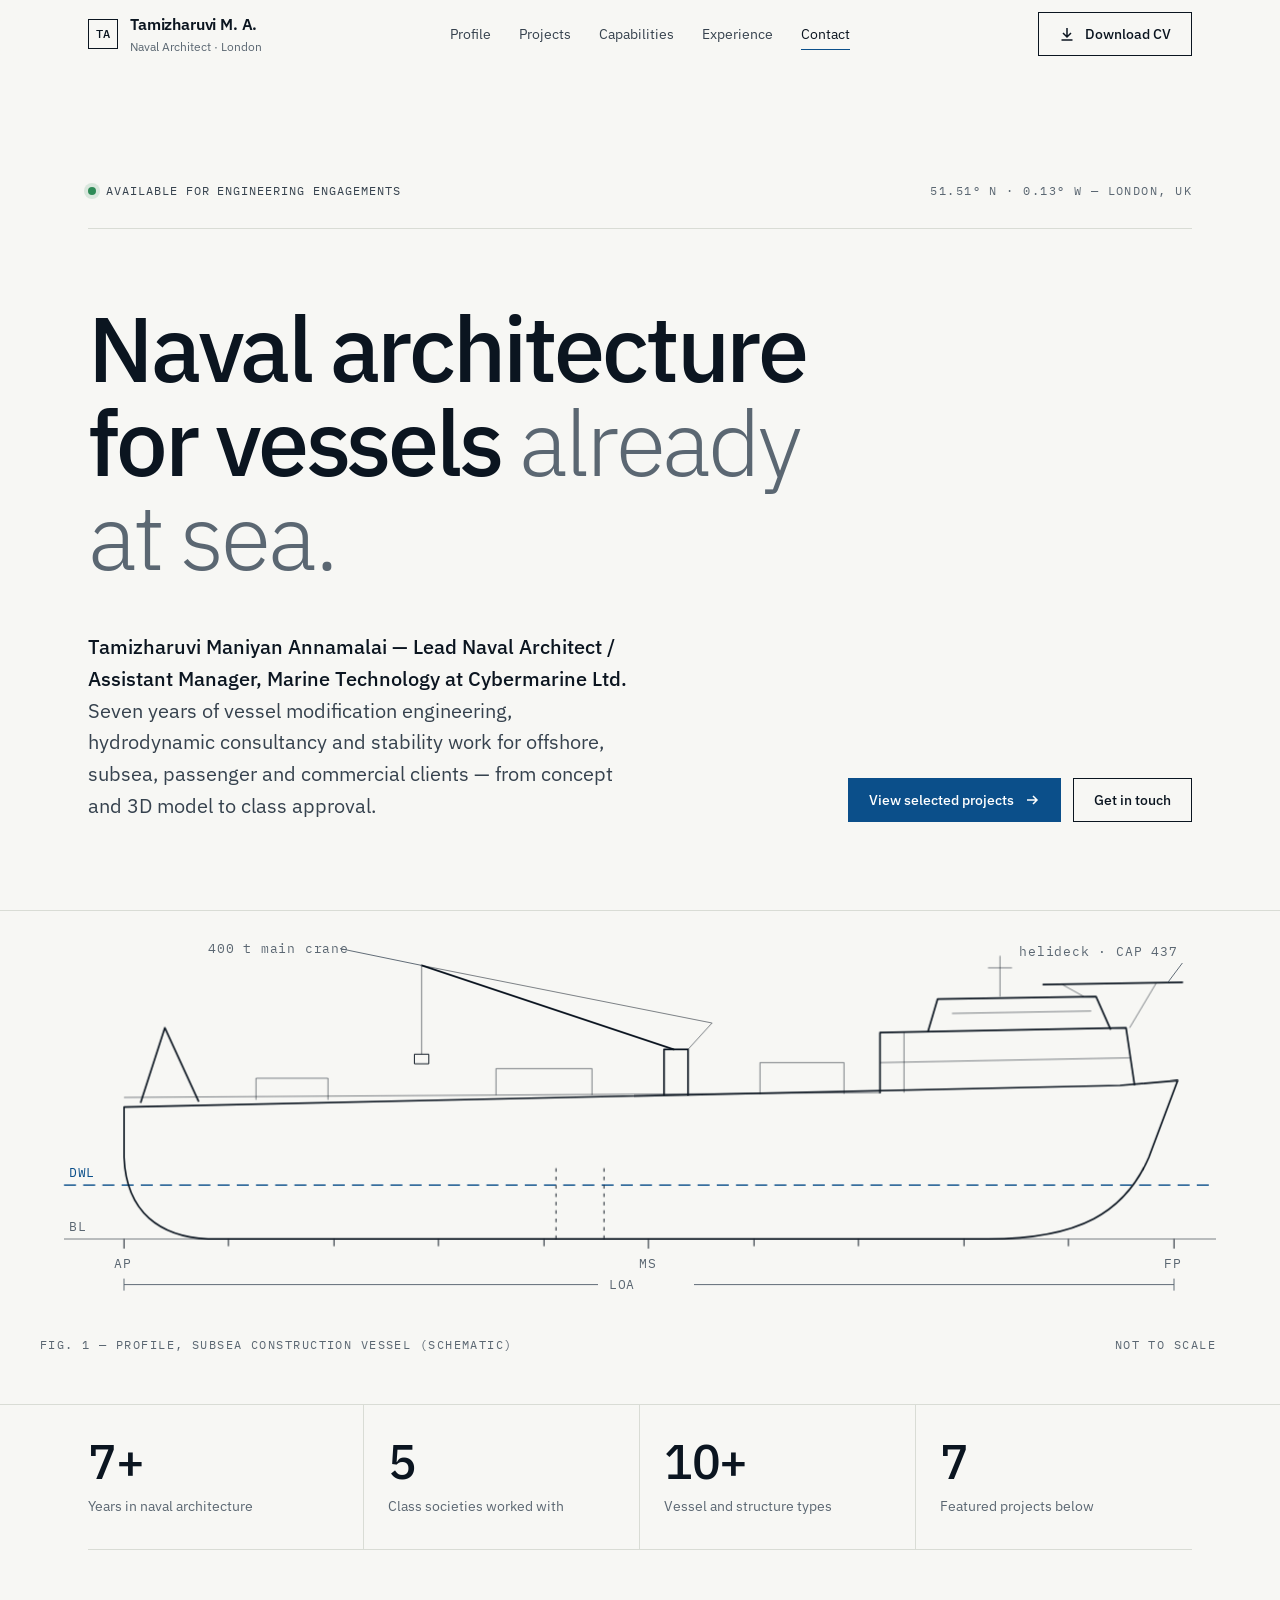
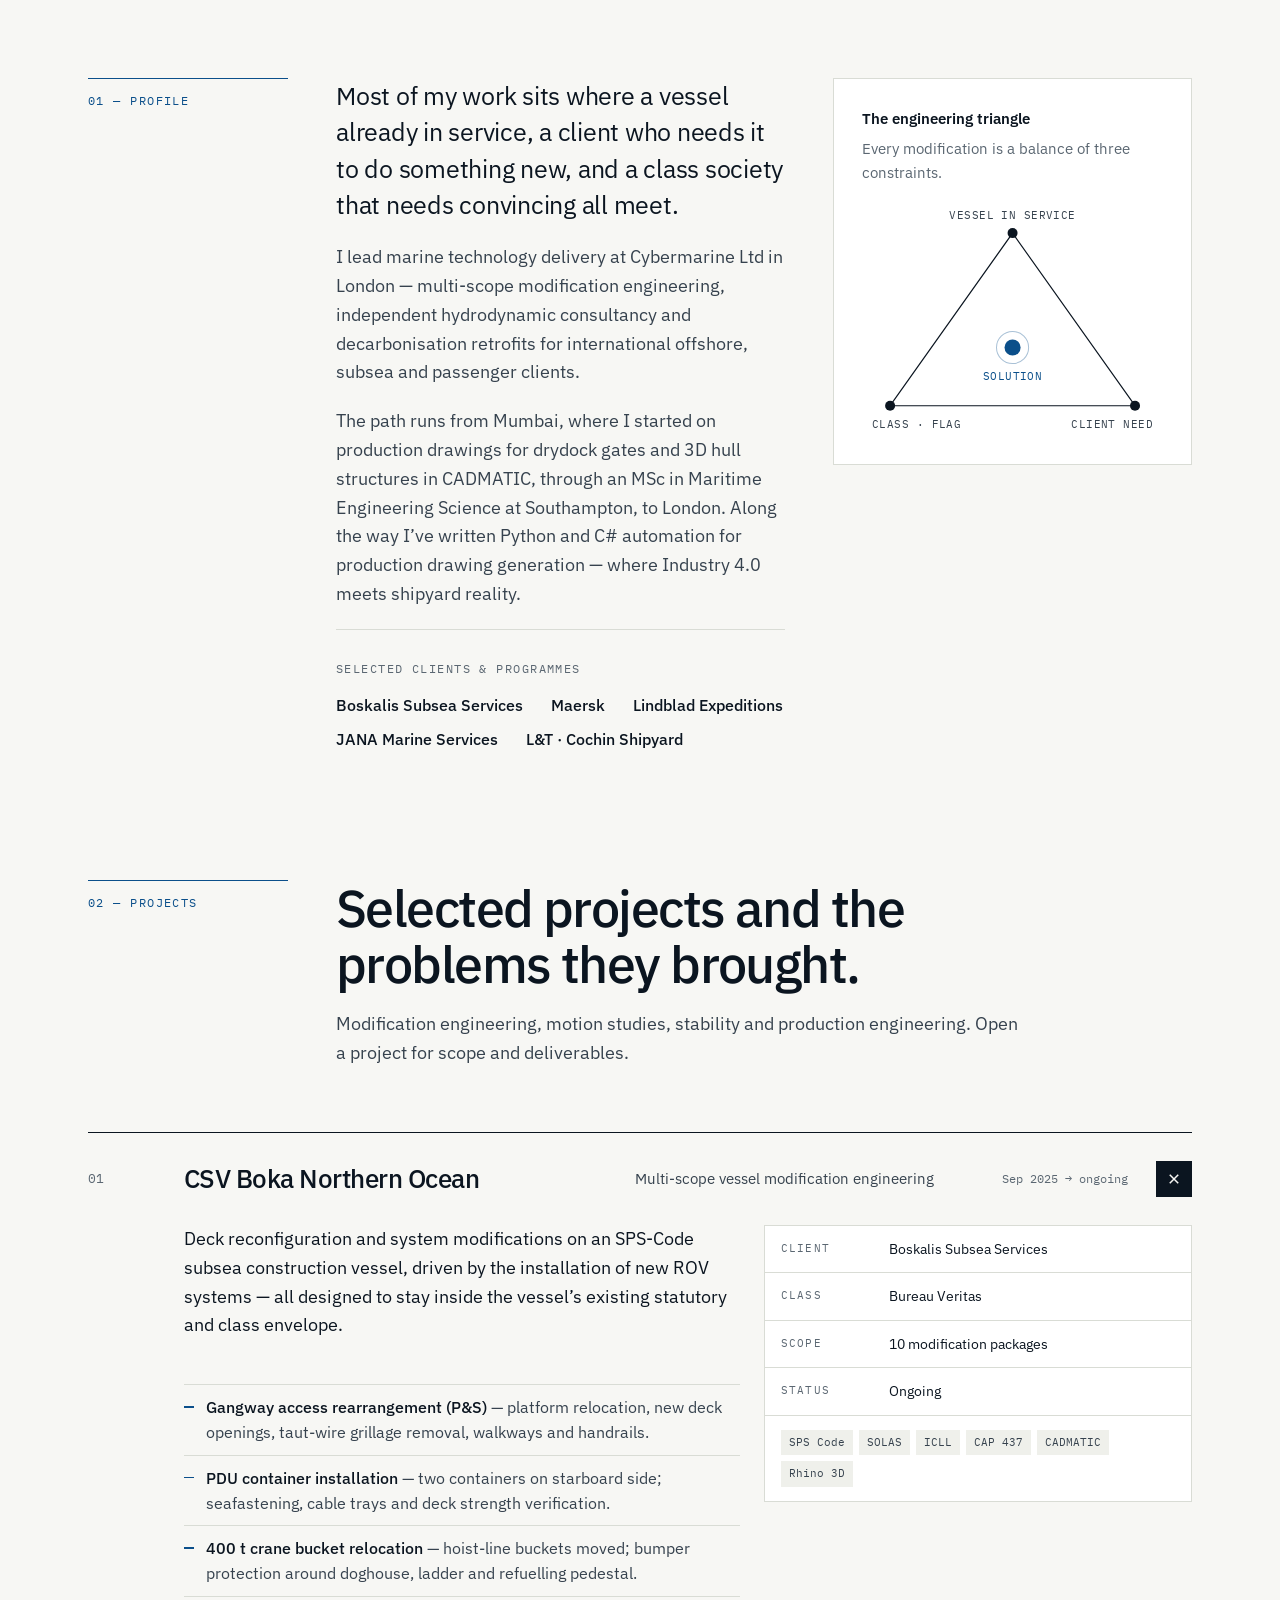
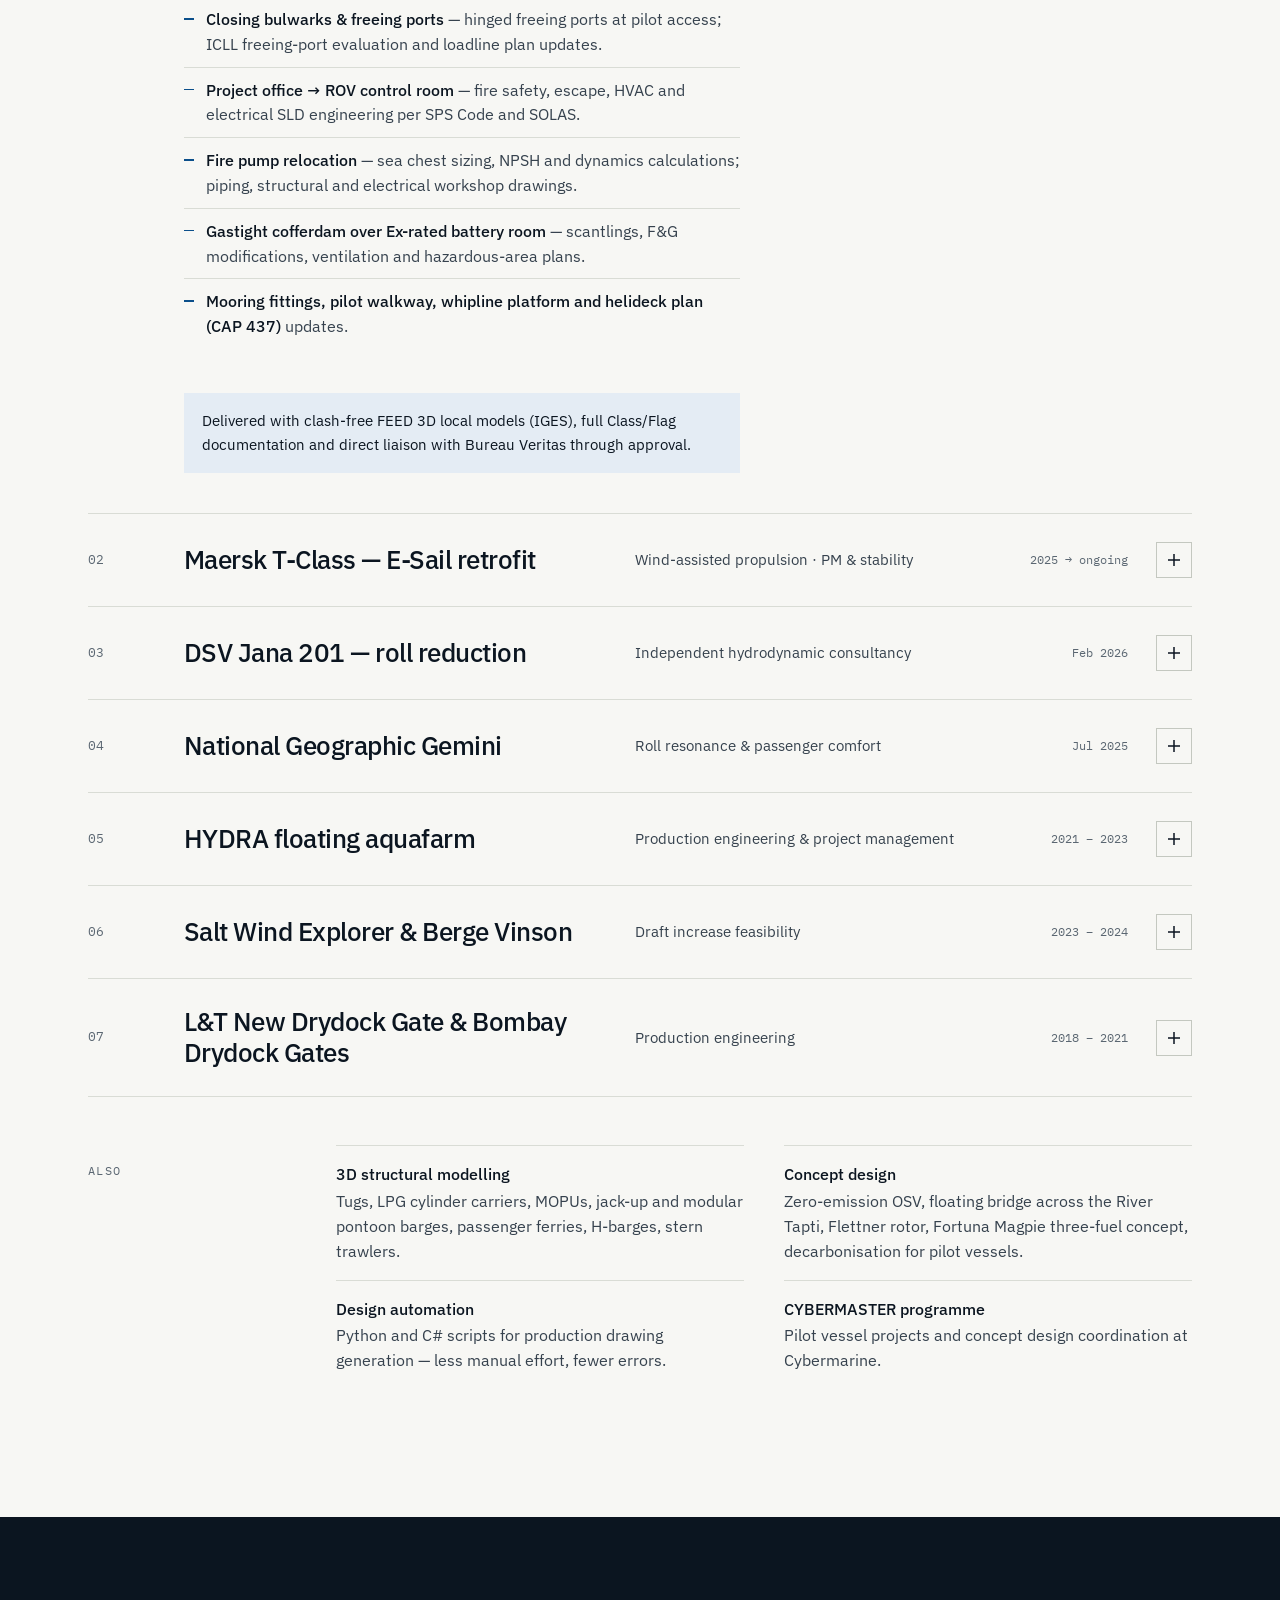
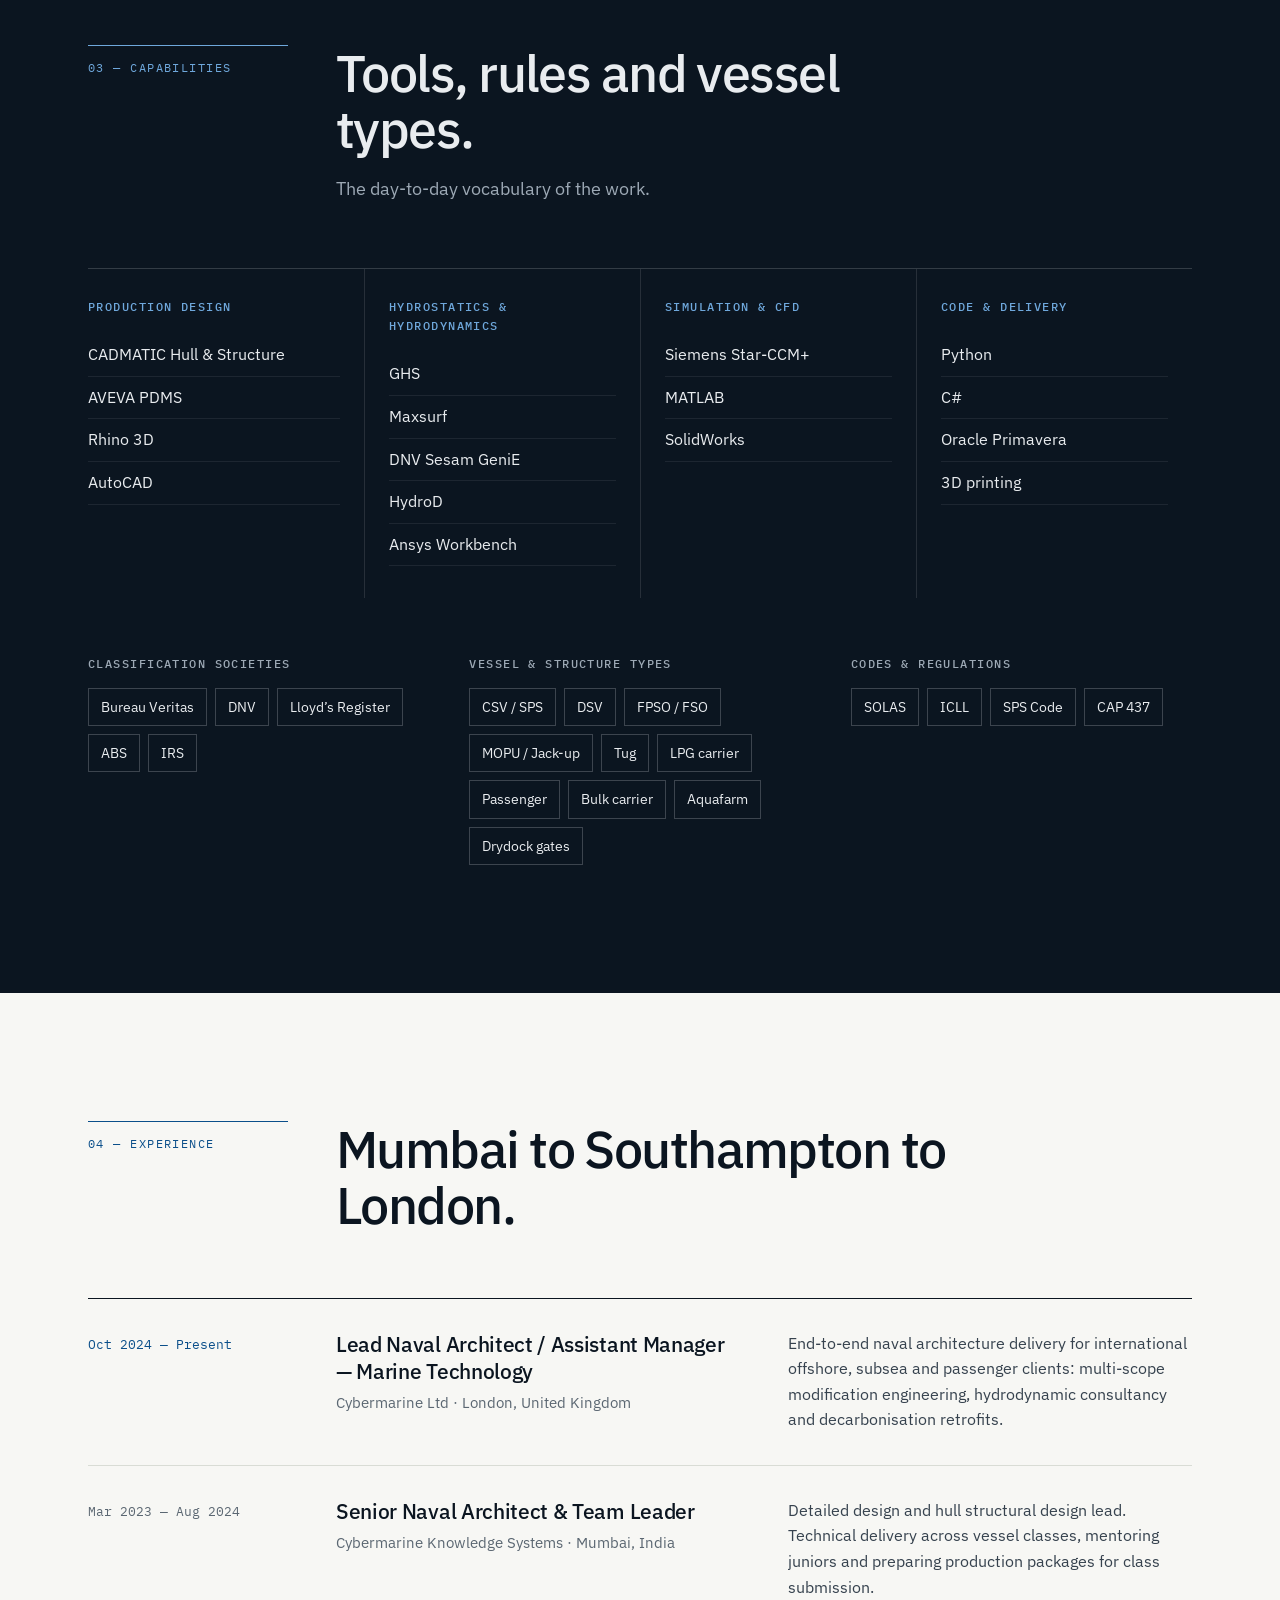
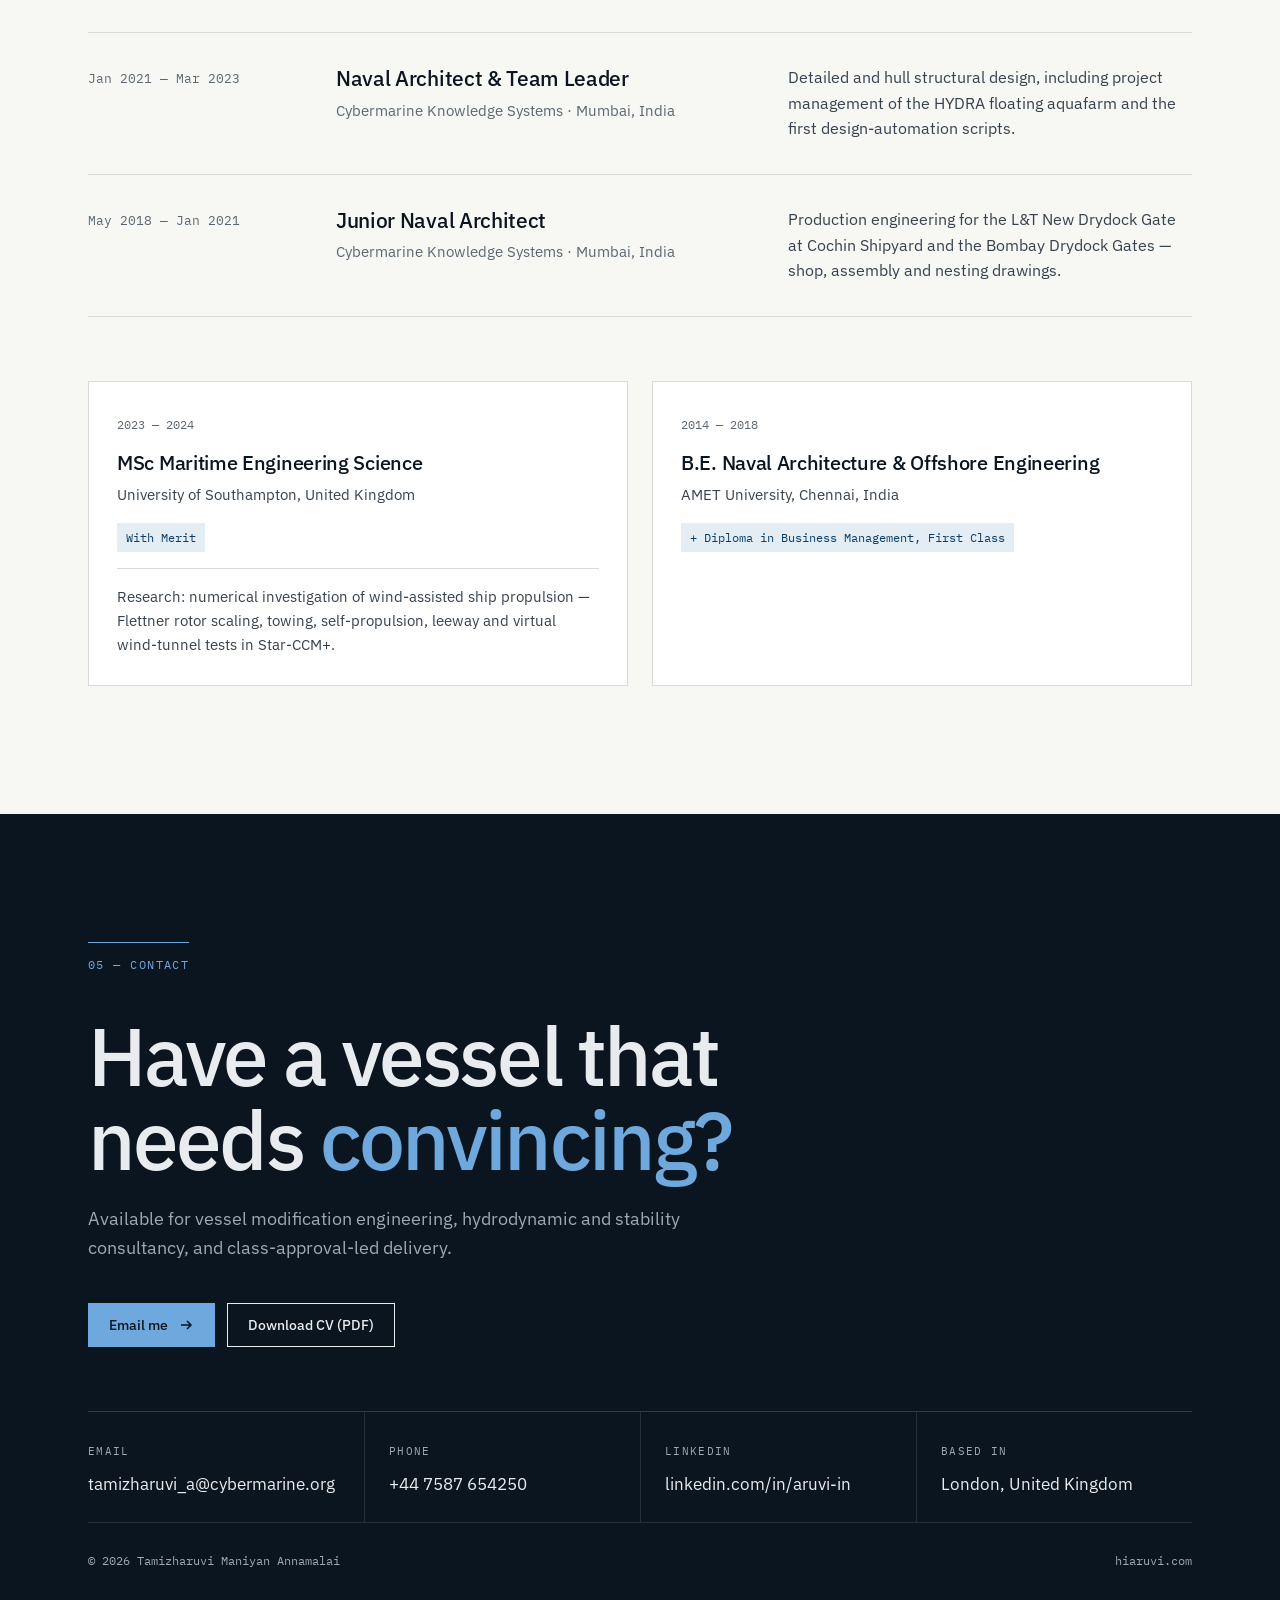
==== index.html @ bcbf3f9c "First Upload" ====
<!doctype html>
<html lang="en">
<head>
<meta charset="utf-8">
<meta name="viewport" content="width=device-width, initial-scale=1">
<title>Tamizharuvi Maniyan Annamalai — Lead Naval Architect</title>
<meta name="description" content="Lead Naval Architect / Assistant Manager — Marine Technology, Cybermarine Ltd, London. Vessel modification engineering, hydrodynamic consultancy, stability and class-approval-led delivery.">
<meta name="theme-color" content="#0B1520">
<meta property="og:title" content="Tamizharuvi Maniyan Annamalai — Lead Naval Architect">
<meta property="og:description" content="Vessel modification engineering, hydrodynamic consultancy and stability. Based in London.">
<meta property="og:type" content="website">
<meta property="og:url" content="https://www.hiaruvi.com/">
<link rel="icon" href="data:image/svg+xml,%3Csvg xmlns='http://www.w3.org/2000/svg' viewBox='0 0 64 64'%3E%3Crect width='64' height='64' rx='10' fill='%230B1520'/%3E%3Cpath d='M12 38h40l-5 10H17z' fill='none' stroke='%23F7F7F4' stroke-width='3'/%3E%3Cpath d='M8 42h48' stroke='%236FA8DC' stroke-width='3'/%3E%3C/svg%3E">
<link rel="preconnect" href="https://fonts.googleapis.com">
<link rel="preconnect" href="https://fonts.gstatic.com" crossorigin>
<link href="https://fonts.googleapis.com/css2?family=IBM+Plex+Sans:wght@300;400;500;600&family=IBM+Plex+Mono:wght@400;500&display=swap" rel="stylesheet">
<style>
:root{
  --paper:#F7F7F4;
  --paper-2:#EFF0EB;
  --ink:#0B1520;
  --ink-2:#36424E;
  --ink-3:#5B6772;
  --line:#D9DCD5;
  --line-2:#C4C8C0;
  --accent:#0B4F8A;
  --accent-ink:#083D6B;
  --accent-soft:#E4ECF4;
  --night:#0B1520;
  --night-2:#13212F;
  --night-text:#E9ECEF;
  --night-muted:#9DA9B5;
  --sea:#6FA8DC;
  --sans:"IBM Plex Sans",system-ui,-apple-system,"Segoe UI",sans-serif;
  --mono:"IBM Plex Mono",ui-monospace,Consolas,monospace;
  --maxw:1200px;
  --pad:clamp(16px,4vw,48px);
  --ease:cubic-bezier(.2,.7,.2,1);
}
*{box-sizing:border-box}
html{scroll-behavior:smooth;scroll-padding-top:80px}
body{margin:0;background:var(--paper);color:var(--ink);font-family:var(--sans);font-size:17px;line-height:1.6;-webkit-font-smoothing:antialiased;text-rendering:optimizeLegibility}
a{color:inherit}
img,svg{display:block;max-width:100%}
::selection{background:var(--accent);color:#fff}
.wrap{max-width:var(--maxw);margin:0 auto;padding:0 var(--pad)}
.mono{font-family:var(--mono)}
.label{font-family:var(--mono);font-size:12px;letter-spacing:.12em;text-transform:uppercase;color:var(--ink-3)}
.skip{position:absolute;left:-9999px}
.skip:focus{left:16px;top:16px;z-index:100;background:var(--ink);color:#fff;padding:10px 14px}
:focus-visible{outline:2px solid var(--accent);outline-offset:3px}

/* ---------- Nav ---------- */
.nav{position:sticky;top:0;z-index:50;background:rgba(247,247,244,.86);backdrop-filter:saturate(150%) blur(12px);-webkit-backdrop-filter:saturate(150%) blur(12px);border-bottom:1px solid transparent;transition:border-color .3s var(--ease)}
.nav.scrolled{border-bottom-color:var(--line)}
.nav-inner{display:flex;align-items:center;justify-content:space-between;gap:24px;height:68px}
.brand{display:flex;align-items:center;gap:12px;text-decoration:none;font-weight:600;font-size:16px;letter-spacing:-.01em}
.brand-mark{width:30px;height:30px;border:1.5px solid var(--ink);display:grid;place-items:center;font-family:var(--mono);font-size:12px;font-weight:500}
.brand small{display:block;font-weight:400;font-size:12px;color:var(--ink-3);letter-spacing:0}
.nav-links{display:flex;gap:28px;list-style:none;margin:0;padding:0;font-size:14px}
.nav-links a{text-decoration:none;color:var(--ink-2);padding:6px 0;border-bottom:1.5px solid transparent;transition:color .2s,border-color .2s}
.nav-links a:hover{color:var(--ink)}
.nav-links a.active{color:var(--ink);border-bottom-color:var(--accent)}
.btn{display:inline-flex;align-items:center;gap:10px;min-height:44px;padding:0 20px;font:500 14px/1 var(--sans);text-decoration:none;border:1.5px solid var(--ink);color:var(--ink);background:transparent;transition:background .2s,color .2s,border-color .2s;cursor:pointer}
.btn:hover{background:var(--ink);color:var(--paper)}
.btn.solid{background:var(--accent);border-color:var(--accent);color:#fff}
.btn.solid:hover{background:var(--accent-ink);border-color:var(--accent-ink)}
.btn svg{width:16px;height:16px}
@media (max-width:900px){.nav-links{display:none}}
.nav .sm{display:none}.brand{white-space:nowrap}
@media (max-width:560px){.brand small{display:none}.nav .lg{display:none}.nav .sm{display:inline}.nav .btn{padding:0 14px}}
.contact-grid a{font-size:16px}

/* ---------- Hero ---------- */
.hero{padding:clamp(56px,9vw,112px) 0 0}
.hero-top{display:flex;justify-content:space-between;align-items:center;gap:16px;flex-wrap:wrap;padding-bottom:28px;border-bottom:1px solid var(--line)}
.status{display:inline-flex;align-items:center;gap:10px;font-family:var(--mono);font-size:12px;letter-spacing:.08em;text-transform:uppercase;color:var(--ink-2)}
.status i{width:8px;height:8px;border-radius:50%;background:#2E8B57;box-shadow:0 0 0 4px rgba(46,139,87,.15)}
.hero h1{margin:clamp(40px,6vw,72px) 0 0;font-weight:500;font-size:clamp(42px,7.2vw,96px);line-height:1.02;letter-spacing:-.035em;max-width:14ch}
.hero h1 span{color:var(--ink-3);font-weight:300}
.hero-grid{display:grid;grid-template-columns:minmax(0,1.15fr) minmax(0,1fr);gap:clamp(32px,6vw,80px);margin-top:clamp(32px,4vw,48px);align-items:end}
.hero-lede{margin:0;font-size:clamp(18px,1.6vw,21px);line-height:1.55;color:var(--ink-2);max-width:56ch}
.hero-role{font-weight:500;color:var(--ink)}
.hero-actions{display:flex;gap:12px;flex-wrap:wrap;justify-content:flex-end}
@media (max-width:820px){.hero-grid{grid-template-columns:1fr}.hero-actions{justify-content:flex-start}}

/* drawing */
.drawing{margin-top:clamp(48px,7vw,88px);border-top:1px solid var(--line);border-bottom:1px solid var(--line);background:
  linear-gradient(var(--paper),var(--paper)) padding-box,
  repeating-linear-gradient(90deg,transparent 0 39px,rgba(11,21,32,.035) 39px 40px)}
.drawing-inner{position:relative;padding:28px 0 18px}
.drawing svg{width:100%;height:auto;overflow:visible}
.drawing .cap{display:flex;justify-content:space-between;gap:16px;flex-wrap:wrap;margin-top:8px}
.d-line{fill:none;stroke:var(--ink);stroke-width:1.4;stroke-linejoin:round;stroke-linecap:round}
.d-thin{fill:none;stroke:var(--ink);stroke-width:.8;opacity:.55}
.d-wl{stroke:var(--accent);stroke-width:1.2;stroke-dasharray:10 6;fill:none}
.d-dim{stroke:var(--ink-3);stroke-width:.8;fill:none}
.d-text{font-family:var(--mono);font-size:11px;fill:var(--ink-3);letter-spacing:.06em}
.d-text.acc{fill:var(--accent)}
.draw{stroke-dasharray:var(--len,2400);stroke-dashoffset:var(--len,2400);animation:draw 2.4s var(--ease) forwards}
.draw.d2{animation-delay:.5s}.draw.d3{animation-delay:1s}
.fade{opacity:0;animation:fadein .8s var(--ease) 1.6s forwards}
@keyframes draw{to{stroke-dashoffset:0}}
@keyframes fadein{to{opacity:1}}

/* ---------- Figures ---------- */
.figures{display:grid;grid-template-columns:repeat(4,minmax(0,1fr));border-bottom:1px solid var(--line)}
.fig{padding:32px 24px 32px 0;border-right:1px solid var(--line)}
.fig + .fig{padding-left:24px}
.fig:last-child{border-right:0}
.fig b{display:block;font-weight:500;font-size:clamp(34px,4vw,48px);letter-spacing:-.03em;line-height:1}
.fig span{display:block;margin-top:10px;font-size:14px;color:var(--ink-3)}
@media (max-width:720px){.figures{grid-template-columns:repeat(2,minmax(0,1fr))}.fig:nth-child(2){border-right:0}.fig:nth-child(3){padding-left:0}.fig:nth-child(-n+2){border-bottom:1px solid var(--line)}}

/* ---------- Sections ---------- */
section.block{padding:clamp(80px,10vw,128px) 0}
.sec-head{display:grid;grid-template-columns:200px minmax(0,1fr);gap:24px 48px;margin-bottom:clamp(40px,5vw,64px)}
.sec-num{font-family:var(--mono);font-size:12px;letter-spacing:.12em;text-transform:uppercase;color:var(--accent);padding-top:12px;border-top:1.5px solid var(--accent);align-self:start}
.sec-head h2{margin:0;font-weight:500;font-size:clamp(32px,4.4vw,52px);line-height:1.08;letter-spacing:-.03em;max-width:20ch}
.sec-head p{margin:18px 0 0;color:var(--ink-2);max-width:62ch;font-size:18px}
@media (max-width:820px){.sec-head{grid-template-columns:1fr}}

/* about */
.about{display:grid;grid-template-columns:200px minmax(0,1fr) minmax(0,.8fr);gap:48px}
.about-body p{margin:0 0 20px;font-size:18px;color:var(--ink-2)}
.about-body p:first-child{font-size:clamp(21px,2vw,25px);line-height:1.45;color:var(--ink);letter-spacing:-.01em}
.triangle{border:1px solid var(--line);background:#fff;padding:28px;align-self:start}
.triangle h3{margin:0 0 6px;font-size:15px;font-weight:600}
.triangle p{margin:0 0 20px;font-size:15px;color:var(--ink-3)}
.triangle svg text{font-family:var(--mono);font-size:11px;fill:var(--ink-2);letter-spacing:.04em}
.clients{margin-top:12px;padding-top:24px;border-top:1px solid var(--line)}
.clients ul{list-style:none;margin:12px 0 0;padding:0;display:flex;flex-wrap:wrap;gap:8px 28px;font-weight:500;font-size:16px}
@media (max-width:1000px){.about{grid-template-columns:1fr}.about>.spacer{display:none}}

/* work */
.work{border-top:1.5px solid var(--ink)}
.case{border-bottom:1px solid var(--line)}
.case summary{list-style:none;cursor:pointer;display:grid;grid-template-columns:72px minmax(0,1.3fr) minmax(0,1fr) 140px 40px;gap:24px;align-items:center;padding:28px 0;transition:background .2s}
.case summary::-webkit-details-marker{display:none}
.case summary:hover h3{color:var(--accent)}
.case .no{font-family:var(--mono);font-size:13px;color:var(--ink-3)}
.case h3{margin:0;font-size:clamp(20px,2vw,26px);font-weight:500;letter-spacing:-.02em;line-height:1.2;transition:color .2s}
.case .sub{font-size:15px;color:var(--ink-2)}
.case .yr{font-family:var(--mono);font-size:12px;color:var(--ink-3);text-align:right}
.case .tog{width:36px;height:36px;border:1px solid var(--line-2);display:grid;place-items:center;justify-self:end;transition:transform .3s var(--ease),background .2s}
.case .tog svg{width:14px;height:14px}
.case .tog svg{transition:transform .3s var(--ease)}
.case[open] .tog svg{transform:rotate(45deg)}
.case[open] .tog{background:var(--ink);border-color:var(--ink);color:var(--paper)}
.case-body{display:grid;grid-template-columns:72px minmax(0,1.3fr) minmax(0,1fr);gap:24px;padding:0 0 40px}
.case-body .lead{grid-column:2;margin:0 0 20px;font-size:18px;color:var(--ink)}
.case-body ul{grid-column:2;margin:0;padding:0;list-style:none}
.case-body li{position:relative;padding:10px 0 10px 22px;border-top:1px solid var(--line);font-size:15.5px;color:var(--ink-2)}
.case-body li::before{content:"";position:absolute;left:0;top:21px;width:10px;height:1.5px;background:var(--accent)}
.case-body li b{color:var(--ink);font-weight:500}
.case-body .deliv{grid-column:2;margin:20px 0 0;padding:16px 18px;background:var(--accent-soft);font-size:15px;color:var(--ink)}
.meta{grid-column:3;grid-row:1 / span 3;align-self:start;border:1px solid var(--line);background:#fff}
.meta dl{margin:0}
.meta dl div{display:grid;grid-template-columns:96px 1fr;gap:12px;padding:12px 16px;border-bottom:1px solid var(--line);font-size:14px}
.meta dl div:last-child{border-bottom:0}
.meta dt{font-family:var(--mono);font-size:11px;letter-spacing:.1em;text-transform:uppercase;color:var(--ink-3);padding-top:2px}
.meta dd{margin:0;color:var(--ink)}
.tags{display:flex;flex-wrap:wrap;gap:6px;padding:14px 16px;border-top:1px solid var(--line)}
.tags span{font-family:var(--mono);font-size:11px;padding:4px 8px;background:var(--paper-2);color:var(--ink-2)}
@media (max-width:900px){
  .case summary{grid-template-columns:44px minmax(0,1fr) 36px;gap:12px 16px}
  .case .sub,.case .yr{grid-column:2}
  .case .sub{margin-top:-6px}
  .case .yr{text-align:left;margin-top:-8px}
  .case .tog{grid-column:3;grid-row:1}
  .case-body{grid-template-columns:1fr}
  .case-body .lead,.case-body ul,.case-body .deliv,.meta{grid-column:1;grid-row:auto}
  .meta{margin-bottom:20px;order:-1}
}
.more{margin-top:48px;display:grid;grid-template-columns:200px minmax(0,1fr);gap:48px}
.more ul{margin:0;padding:0;list-style:none;display:grid;grid-template-columns:repeat(2,minmax(0,1fr));gap:0 40px}
.more li{padding:16px 0;border-top:1px solid var(--line);font-size:15.5px;color:var(--ink-2)}
.more li b{display:block;color:var(--ink);font-weight:500;margin-bottom:2px}
@media (max-width:820px){.more{grid-template-columns:1fr;gap:16px}.more ul{grid-template-columns:1fr}}

/* capabilities */
.dark{background:var(--night);color:var(--night-text)}
.dark .sec-num{color:var(--sea);border-color:var(--sea)}
.dark .sec-head p{color:var(--night-muted)}
.caps{display:grid;grid-template-columns:repeat(4,minmax(0,1fr));border-top:1px solid rgba(233,236,239,.18)}
.cap{padding:28px 24px 32px 0}
.cap + .cap{padding-left:24px;border-left:1px solid rgba(233,236,239,.12)}
.cap h3{margin:0 0 18px;font-family:var(--mono);font-size:12px;font-weight:500;letter-spacing:.12em;text-transform:uppercase;color:var(--sea)}
.cap ul{margin:0;padding:0;list-style:none}
.cap li{padding:8px 0;font-size:16px;border-bottom:1px solid rgba(233,236,239,.08)}
@media (max-width:900px){.caps{grid-template-columns:repeat(2,minmax(0,1fr))}.cap:nth-child(3){padding-left:0;border-left:0}}
@media (max-width:520px){.caps{grid-template-columns:1fr}.cap + .cap{padding-left:0;border-left:0;border-top:1px solid rgba(233,236,239,.12)}}
.reg{display:grid;grid-template-columns:repeat(3,minmax(0,1fr));gap:40px;margin-top:56px}
.reg h3{margin:0 0 14px;font-family:var(--mono);font-size:12px;font-weight:500;letter-spacing:.12em;text-transform:uppercase;color:var(--night-muted)}
.chips{display:flex;flex-wrap:wrap;gap:8px}
.chips span{padding:7px 12px;border:1px solid rgba(233,236,239,.22);font-size:14px}
@media (max-width:900px){.reg{grid-template-columns:1fr}}

/* experience */
.timeline{border-top:1.5px solid var(--ink)}
.role{display:grid;grid-template-columns:200px minmax(0,1fr) minmax(0,1fr);gap:16px 48px;padding:32px 0;border-bottom:1px solid var(--line)}
.role .when{font-family:var(--mono);font-size:13px;color:var(--ink-3);padding-top:4px}
.role .when.now{color:var(--accent)}
.role h3{margin:0;font-size:21px;font-weight:500;letter-spacing:-.015em;line-height:1.3}
.role .org{margin-top:6px;font-size:15px;color:var(--ink-3)}
.role p{margin:0;font-size:16px;color:var(--ink-2)}
@media (max-width:900px){.role{grid-template-columns:1fr}}
.edu{display:grid;grid-template-columns:repeat(2,minmax(0,1fr));gap:24px;margin-top:64px}
.edu article{border:1px solid var(--line);background:#fff;padding:28px}
.edu .yrs{font-family:var(--mono);font-size:12px;color:var(--ink-3)}
.edu h3{margin:10px 0 4px;font-size:20px;font-weight:500;letter-spacing:-.015em}
.edu .inst{font-size:15px;color:var(--ink-2)}
.edu .note{margin-top:16px;display:inline-block;font-family:var(--mono);font-size:12px;padding:5px 9px;background:var(--accent-soft);color:var(--accent-ink)}
.edu .research{margin:16px 0 0;font-size:15px;color:var(--ink-2);padding-top:16px;border-top:1px solid var(--line)}
@media (max-width:820px){.edu{grid-template-columns:1fr}}

/* contact */
.contact h2{margin:0;font-weight:500;font-size:clamp(40px,6.4vw,84px);line-height:1.02;letter-spacing:-.035em;max-width:16ch}
.contact h2 span{color:var(--sea)}
.contact .lede{margin:24px 0 0;max-width:58ch;font-size:18px;color:var(--night-muted)}
.contact-grid{display:grid;grid-template-columns:repeat(4,minmax(0,1fr));margin-top:64px;border-top:1px solid rgba(233,236,239,.18)}
.contact-grid > *{padding:24px 24px 24px 0}
.contact-grid > * + *{padding-left:24px;border-left:1px solid rgba(233,236,239,.12)}
.contact-grid .k{font-family:var(--mono);font-size:11px;letter-spacing:.12em;text-transform:uppercase;color:var(--night-muted)}
.contact-grid a,.contact-grid .v{display:block;margin-top:8px;font-size:17px;color:var(--night-text);text-decoration:none;word-break:break-word}
.contact-grid a:hover{color:var(--sea)}
.dark .btn{border-color:var(--night-text);color:var(--night-text)}
.dark .btn:hover{background:var(--night-text);color:var(--night)}
.dark .btn.solid{background:var(--sea);border-color:var(--sea);color:var(--night)}
.dark .btn.solid:hover{background:#8DBBE5;border-color:#8DBBE5}
.contact-actions{display:flex;gap:12px;flex-wrap:wrap;margin-top:40px}
@media (max-width:900px){.contact-grid{grid-template-columns:repeat(2,minmax(0,1fr))}.contact-grid > *:nth-child(3){padding-left:0;border-left:0}}
@media (max-width:520px){.contact-grid{grid-template-columns:1fr}.contact-grid > * + *{padding-left:0;border-left:0;border-top:1px solid rgba(233,236,239,.12)}}
footer{border-top:1px solid rgba(233,236,239,.12);padding:28px 0 40px;display:flex;justify-content:space-between;gap:16px;flex-wrap:wrap;font-family:var(--mono);font-size:12px;color:var(--night-muted)}

/* reveal */
.reveal{opacity:0;transform:translateY(16px);transition:opacity .8s var(--ease),transform .8s var(--ease)}
.reveal.in{opacity:1;transform:none}
@media (prefers-reduced-motion:reduce){
  html{scroll-behavior:auto}
  .reveal{opacity:1;transform:none;transition:none}
  .draw{animation:none;stroke-dasharray:none}
  .fade{animation:none;opacity:1}
}
@media print{.nav,.drawing,.contact-actions{display:none}.reveal{opacity:1;transform:none}.case-body{display:grid}}
</style>
</head>
<body>
<a class="skip" href="#main">Skip to content</a>

<header class="nav" id="nav">
  <div class="wrap nav-inner">
    <a class="brand" href="#top" aria-label="Tamizharuvi Maniyan Annamalai — home">
      <span class="brand-mark" aria-hidden="true">TA</span>
      <span>Tamizharuvi M. A.<small>Naval Architect · London</small></span>
    </a>
    <nav aria-label="Primary">
      <ul class="nav-links">
        <li><a href="#about">Profile</a></li>
        <li><a href="#work">Projects</a></li>
        <li><a href="#capabilities">Capabilities</a></li>
        <li><a href="#experience">Experience</a></li>
        <li><a href="#contact">Contact</a></li>
      </ul>
    </nav>
    <a class="btn" href="Tamizharuvi_CV.pdf" download>
      <svg viewBox="0 0 16 16" fill="none" stroke="currentColor" stroke-width="1.5" aria-hidden="true"><path d="M8 2v9M4 7l4 4 4-4M2.5 14h11"/></svg>
      <span class="lg">Download CV</span><span class="sm">CV</span>
    </a>
  </div>
</header>

<main id="main">

<!-- HERO -->
<section class="hero" id="top">
  <div class="wrap">
    <div class="hero-top">
      <span class="status"><i aria-hidden="true"></i>Available for engineering engagements</span>
      <span class="label">51.51° N · 0.13° W — London, UK</span>
    </div>
    <h1>Naval architecture for vessels <span>already at sea.</span></h1>
    <div class="hero-grid">
      <p class="hero-lede"><span class="hero-role">Tamizharuvi Maniyan Annamalai — Lead Naval Architect / Assistant Manager, Marine Technology at Cybermarine Ltd.</span> Seven years of vessel modification engineering, hydrodynamic consultancy and stability work for offshore, subsea, passenger and commercial clients — from concept and 3D model to class approval.</p>
      <div class="hero-actions">
        <a class="btn solid" href="#work">View selected projects
          <svg viewBox="0 0 16 16" fill="none" stroke="currentColor" stroke-width="1.5" aria-hidden="true"><path d="M3 8h10M9 4l4 4-4 4"/></svg>
        </a>
        <a class="btn" href="#contact">Get in touch</a>
      </div>
    </div>
  </div>

  <!-- Technical profile drawing -->
  <div class="drawing" aria-hidden="true">
    <div class="wrap drawing-inner">
      <svg viewBox="0 0 1000 300" preserveAspectRatio="xMidYMid meet">
        <!-- baseline & waterline -->
        <path class="d-thin" d="M20 250H980"/>
        <path class="d-wl fade" d="M20 205H980"/>
        <!-- frame ticks -->
        <g class="d-thin fade">
          <path d="M70 250v8M157 250v6M245 250v6M332 250v6M420 250v6M507 250v8M595 250v6M682 250v6M770 250v6M857 250v6M945 250v8"/>
        </g>
        <!-- hull -->
        <path class="d-line draw" style="--len:2100" d="M70 140 L70 182 C72 228 100 248 140 250 L790 250 C866 250 904 228 924 182 L948 118 L900 122 L70 140 Z"/>
        <!-- bulwark / deck line -->
        <path class="d-thin draw d2" style="--len:900" d="M70 132 L700 128"/>
        <!-- accommodation block -->
        <path class="d-line draw d2" style="--len:900" d="M700 128 L700 78 L905 74 L912 121"/>
        <path class="d-thin draw d2" style="--len:600" d="M700 103 L908 99M720 78 L720 128"/>
        <!-- bridge -->
        <path class="d-line draw d2" style="--len:500" d="M740 77 L748 50 L880 48 L892 75"/>
        <path class="d-thin draw d3" style="--len:300" d="M760 62 L876 60"/>
        <!-- helideck -->
        <path class="d-line draw d3" style="--len:400" d="M836 38 L952 36"/>
        <path class="d-thin draw d3" style="--len:300" d="M852 38 L870 48M930 37 L908 74"/>
        <!-- mast -->
        <path class="d-thin draw d3" style="--len:200" d="M800 48 L800 14M790 24 L810 24"/>
        <!-- crane -->
        <path class="d-line draw d2" style="--len:300" d="M520 130 L520 92 L540 92 L540 130"/>
        <path class="d-line draw d3" style="--len:500" d="M528 92 L318 22"/>
        <path class="d-thin draw d3" style="--len:400" d="M540 92 L560 70 L318 22M318 22 L318 96"/>
        <path class="d-thin fade" d="M312 96h12v8h-12z"/>
        <!-- A-frame aft -->
        <path class="d-line draw d2" style="--len:300" d="M84 136 L104 74 L132 135"/>
        <!-- ROV hangar / containers on deck -->
        <path class="d-thin draw d3" style="--len:500" d="M380 130v-22h80v22M600 129v-26h70v26M180 134v-18h60v18"/>
        <!-- moonpool hint -->
        <path class="d-thin fade" d="M430 250v-60M470 250v-60" stroke-dasharray="3 4"/>
        <!-- annotations -->
        <g class="fade">
          <text class="d-text acc" x="24" y="198">DWL</text>
          <text class="d-text" x="24" y="243">BL</text>
          <text class="d-text" x="62" y="274">AP</text>
          <text class="d-text" x="499" y="274">MS</text>
          <text class="d-text" x="937" y="274">FP</text>
          <path class="d-dim" d="M70 288H945M70 283v10M945 283v10"/>
          <rect x="465" y="280" width="80" height="16" fill="var(--paper)"/>
          <text class="d-text" x="474" y="292">LOA</text>
          <path class="d-dim" d="M318 22 L250 8"/>
          <text class="d-text" x="140" y="12">400 t main crane</text>
          <path class="d-dim" d="M940 36 L952 20"/>
          <text class="d-text" x="948" y="14" text-anchor="end">helideck · CAP 437</text>
        </g>
      </svg>
      <div class="cap">
        <span class="label">Fig. 1 — Profile, subsea construction vessel (schematic)</span>
        <span class="label">Not to scale</span>
      </div>
    </div>
  </div>

  <div class="wrap">
    <div class="figures">
      <div class="fig"><b>7+</b><span>Years in naval architecture</span></div>
      <div class="fig"><b>5</b><span>Class societies worked with</span></div>
      <div class="fig"><b>10+</b><span>Vessel and structure types</span></div>
      <div class="fig"><b>7</b><span>Featured projects below</span></div>
    </div>
  </div>
</section>

<!-- PROFILE -->
<section class="block" id="about">
  <div class="wrap">
    <div class="about">
      <div class="spacer"><div class="sec-num">01 — Profile</div></div>
      <div class="about-body reveal">
        <p>Most of my work sits where a vessel already in service, a client who needs it to do something new, and a class society that needs convincing all meet.</p>
        <p>I lead marine technology delivery at Cybermarine Ltd in London — multi-scope modification engineering, independent hydrodynamic consultancy and decarbonisation retrofits for international offshore, subsea and passenger clients.</p>
        <p>The path runs from Mumbai, where I started on production drawings for drydock gates and 3D hull structures in CADMATIC, through an MSc in Maritime Engineering Science at Southampton, to London. Along the way I’ve written Python and C# automation for production drawing generation — where Industry 4.0 meets shipyard reality.</p>
        <div class="clients">
          <span class="label">Selected clients &amp; programmes</span>
          <ul>
            <li>Boskalis Subsea Services</li>
            <li>Maersk</li>
            <li>Lindblad Expeditions</li>
            <li>JANA Marine Services</li>
            <li>L&amp;T · Cochin Shipyard</li>
          </ul>
        </div>
      </div>
      <aside class="triangle reveal" aria-label="How I work">
        <h3>The engineering triangle</h3>
        <p>Every modification is a balance of three constraints.</p>
        <svg viewBox="0 0 300 230" role="img" aria-label="Triangle diagram: vessel in service, client requirement, and class and statutory compliance, with the engineering solution at the centre">
          <path d="M150 28 L272 200 L28 200 Z" fill="none" stroke="#0B1520" stroke-width="1.2"/>
          <circle cx="150" cy="28" r="5" fill="#0B1520"/>
          <circle cx="272" cy="200" r="5" fill="#0B1520"/>
          <circle cx="28" cy="200" r="5" fill="#0B1520"/>
          <circle cx="150" cy="142" r="8" fill="#0B4F8A"/>
          <circle cx="150" cy="142" r="16" fill="none" stroke="#0B4F8A" stroke-opacity=".35"/>
          <text x="150" y="14" text-anchor="middle">VESSEL IN SERVICE</text>
          <text x="290" y="222" text-anchor="end">CLIENT NEED</text>
          <text x="10" y="222">CLASS · FLAG</text>
          <text x="150" y="174" text-anchor="middle" style="fill:#0B4F8A">SOLUTION</text>
        </svg>
      </aside>
    </div>
  </div>
</section>

<!-- PROJECTS -->
<section class="block" id="work" style="padding-top:0">
  <div class="wrap">
    <div class="sec-head">
      <div class="sec-num">02 — Projects</div>
      <div>
        <h2>Selected projects and the problems they brought.</h2>
        <p>Modification engineering, motion studies, stability and production engineering. Open a project for scope and deliverables.</p>
      </div>
    </div>

    <div class="work">

      <details class="case reveal" open>
        <summary>
          <span class="no">01</span>
          <h3>CSV Boka Northern Ocean</h3>
          <span class="sub">Multi-scope vessel modification engineering</span>
          <span class="yr">Sep 2025 → ongoing</span>
          <span class="tog" aria-hidden="true"><svg viewBox="0 0 14 14" fill="none" stroke="currentColor" stroke-width="1.5"><path d="M7 1v12M1 7h12"/></svg></span>
        </summary>
        <div class="case-body">
          <p class="lead">Deck reconfiguration and system modifications on an SPS-Code subsea construction vessel, driven by the installation of new ROV systems — all designed to stay inside the vessel’s existing statutory and class envelope.</p>
          <ul>
            <li><b>Gangway access rearrangement (P&amp;S)</b> — platform relocation, new deck openings, taut-wire grillage removal, walkways and handrails.</li>
            <li><b>PDU container installation</b> — two containers on starboard side; seafastening, cable trays and deck strength verification.</li>
            <li><b>400 t crane bucket relocation</b> — hoist-line buckets moved; bumper protection around doghouse, ladder and refuelling pedestal.</li>
            <li><b>Closing bulwarks &amp; freeing ports</b> — hinged freeing ports at pilot access; ICLL freeing-port evaluation and loadline plan updates.</li>
            <li><b>Project office → ROV control room</b> — fire safety, escape, HVAC and electrical SLD engineering per SPS Code and SOLAS.</li>
            <li><b>Fire pump relocation</b> — sea chest sizing, NPSH and dynamics calculations; piping, structural and electrical workshop drawings.</li>
            <li><b>Gastight cofferdam over Ex-rated battery room</b> — scantlings, F&amp;G modifications, ventilation and hazardous-area plans.</li>
            <li><b>Mooring fittings, pilot walkway, whipline platform and helideck plan (CAP 437)</b> updates.</li>
          </ul>
          <p class="deliv">Delivered with clash-free FEED 3D local models (IGES), full Class/Flag documentation and direct liaison with Bureau Veritas through approval.</p>
          <div class="meta">
            <dl>
              <div><dt>Client</dt><dd>Boskalis Subsea Services</dd></div>
              <div><dt>Class</dt><dd>Bureau Veritas</dd></div>
              <div><dt>Scope</dt><dd>10 modification packages</dd></div>
              <div><dt>Status</dt><dd>Ongoing</dd></div>
            </dl>
            <div class="tags"><span>SPS Code</span><span>SOLAS</span><span>ICLL</span><span>CAP 437</span><span>CADMATIC</span><span>Rhino 3D</span></div>
          </div>
        </div>
      </details>

      <details class="case reveal">
        <summary>
          <span class="no">02</span>
          <h3>Maersk T-Class — E-Sail retrofit</h3>
          <span class="sub">Wind-assisted propulsion · PM &amp; stability</span>
          <span class="yr">2025 → ongoing</span>
          <span class="tog" aria-hidden="true"><svg viewBox="0 0 14 14" fill="none" stroke="currentColor" stroke-width="1.5"><path d="M7 1v12M1 7h12"/></svg></span>
        </summary>
        <div class="case-body">
          <p class="lead">Project management and stability-led technical delivery for installing Wind-Assisted Ship Propulsion (E-Sail) units on Maersk T-Class vessels, as part of the operator’s decarbonisation programme.</p>
          <ul>
            <li>Intact and damage stability, WASP criteria evaluation and fatigue assessment.</li>
            <li>Coordination of inclining experiments, draft surveys and installation planning.</li>
            <li>Detailed responses to classification society comments through to closure.</li>
          </ul>
          <div class="meta">
            <dl>
              <div><dt>Client</dt><dd>Maersk</dd></div>
              <div><dt>Scope</dt><dd>WASP installation</dd></div>
              <div><dt>Role</dt><dd>Project management, stability</dd></div>
            </dl>
            <div class="tags"><span>Decarbonisation</span><span>Intact stability</span><span>Damage stability</span><span>Inclining</span></div>
          </div>
        </div>
      </details>

      <details class="case reveal">
        <summary>
          <span class="no">03</span>
          <h3>DSV Jana 201 — roll reduction</h3>
          <span class="sub">Independent hydrodynamic consultancy</span>
          <span class="yr">Feb 2026</span>
          <span class="tog" aria-hidden="true"><svg viewBox="0 0 14 14" fill="none" stroke="currentColor" stroke-width="1.5"><path d="M7 1v12M1 7h12"/></svg></span>
        </summary>
        <div class="case-body">
          <p class="lead">A diving support vessel under construction showing unusually high roll and pitch in moderate seas. An independent review established a baseline and options for motion control.</p>
          <ul>
            <li>Linear diffraction analysis: roll RAOs, natural roll and pitch periods, roll stiffness and damping (bilge keel, viscous, nonlinear GZ).</li>
            <li>Review of hull form, stability, shipyard hydrodynamic predictions and loading conditions.</li>
            <li>Operability assessment including moonpool and heading effects.</li>
            <li>Recommendations: loading for GM and roll stiffness, heading selection, bilge keel optimisation, passive stabilisation (flume, U-tank, controlled-flooding tanks).</li>
          </ul>
          <p class="deliv">Deliverable: consolidated technical report on hydrodynamic review and motion stabilisation.</p>
          <div class="meta">
            <dl>
              <div><dt>Client</dt><dd>JANA Marine Services, Khobar</dd></div>
              <div><dt>Type</dt><dd>Hydrodynamic consultancy</dd></div>
            </dl>
            <div class="tags"><span>HydroD</span><span>Sesam GeniE</span><span>Roll RAO</span><span>Seakeeping</span></div>
          </div>
        </div>
      </details>

      <details class="case reveal">
        <summary>
          <span class="no">04</span>
          <h3>National Geographic Gemini</h3>
          <span class="sub">Roll resonance &amp; passenger comfort</span>
          <span class="yr">Jul 2025</span>
          <span class="tog" aria-hidden="true"><svg viewBox="0 0 14 14" fill="none" stroke="currentColor" stroke-width="1.5"><path d="M7 1v12M1 7h12"/></svg></span>
        </summary>
        <div class="case-body">
          <p class="lead">An expedition vessel whose natural roll period sat close to the prevailing wave energy — large motions even in calm conditions. The task: de-tune the resonance.</p>
          <ul>
            <li>Panel, mass and damping model; roll RAO, added mass and inertia, damping coefficients and free-surface effects.</li>
            <li>Alternative loading conditions: GM variation, roll gyradius, draft increase and partial tank filling.</li>
            <li>Feasibility of using existing full-breadth double-bottom tanks as passive stabilisers.</li>
            <li>Bilge keel modification and passive/active stabiliser options.</li>
          </ul>
          <p class="deliv">Deliverables: operating procedure for roll reduction and a stabilisation feasibility study with bilge keel modification plan.</p>
          <div class="meta">
            <dl>
              <div><dt>Client</dt><dd>Lindblad Expeditions</dd></div>
              <div><dt>Region</dt><dd>Ecuador</dd></div>
              <div><dt>Type</dt><dd>Roll reduction consultancy</dd></div>
            </dl>
            <div class="tags"><span>Resonance</span><span>Anti-roll tanks</span><span>Bilge keels</span></div>
          </div>
        </div>
      </details>

      <details class="case reveal">
        <summary>
          <span class="no">05</span>
          <h3>HYDRA floating aquafarm</h3>
          <span class="sub">Production engineering &amp; project management</span>
          <span class="yr">2021 – 2023</span>
          <span class="tog" aria-hidden="true"><svg viewBox="0 0 14 14" fill="none" stroke="currentColor" stroke-width="1.5"><path d="M7 1v12M1 7h12"/></svg></span>
        </summary>
        <div class="case-body">
          <p class="lead">End-to-end production engineering for a first-of-its-kind 75 m diameter floating aquafarm stationed in the North Sea.</p>
          <ul>
            <li>Concept design translated into a full workshop drawing set, assembly drawings and bill of materials.</li>
            <li>Structural 3D model in CADMATIC with radial framing — a geometry rarely seen in conventional shipbuilding.</li>
            <li>Production deliverables coordinated directly with the fabrication team.</li>
          </ul>
          <div class="meta">
            <dl>
              <div><dt>Location</dt><dd>North Sea</dd></div>
              <div><dt>Size</dt><dd>75 m diameter</dd></div>
              <div><dt>Role</dt><dd>Production engineering, PM</dd></div>
            </dl>
            <div class="tags"><span>CADMATIC Hull</span><span>Radial framing</span><span>Aquaculture</span></div>
          </div>
        </div>
      </details>

      <details class="case reveal">
        <summary>
          <span class="no">06</span>
          <h3>Salt Wind Explorer &amp; Berge Vinson</h3>
          <span class="sub">Draft increase feasibility</span>
          <span class="yr">2023 – 2024</span>
          <span class="tog" aria-hidden="true"><svg viewBox="0 0 14 14" fill="none" stroke="currentColor" stroke-width="1.5"><path d="M7 1v12M1 7h12"/></svg></span>
        </summary>
        <div class="case-body">
          <p class="lead">Two draft-increase studies, both taken through to class submission.</p>
          <ul>
            <li><b>Salt Wind Explorer</b> — full project management: structural assessment, stability analysis, deliverables, and detailed class comment responses through closure.</li>
            <li><b>Berge Vinson</b> — feasibility study followed by a complete package of structural drawings, stability reports and class submission documents.</li>
          </ul>
          <div class="meta">
            <dl>
              <div><dt>Type</dt><dd>Feasibility &amp; class submission</dd></div>
              <div><dt>Scope</dt><dd>Structure, stability</dd></div>
            </dl>
            <div class="tags"><span>Draft increase</span><span>Longitudinal strength</span><span>Class liaison</span></div>
          </div>
        </div>
      </details>

      <details class="case reveal">
        <summary>
          <span class="no">07</span>
          <h3>L&amp;T New Drydock Gate &amp; Bombay Drydock Gates</h3>
          <span class="sub">Production engineering</span>
          <span class="yr">2018 – 2021</span>
          <span class="tog" aria-hidden="true"><svg viewBox="0 0 14 14" fill="none" stroke="currentColor" stroke-width="1.5"><path d="M7 1v12M1 7h12"/></svg></span>
        </summary>
        <div class="case-body">
          <p class="lead">Complete production drawing packages for the L&amp;T New Drydock Gate at Cochin Shipyard, and detailed engineering for the Bombay Drydock Gates.</p>
          <ul>
            <li>Shop and assembly drawings, bill of materials, nesting plans and yard support — contributing to a 15% reduction in potential construction delays.</li>
            <li>General arrangement and structural drawings for floating caisson gates and tugs.</li>
          </ul>
          <div class="meta">
            <dl>
              <div><dt>Location</dt><dd>Kochi · Mumbai</dd></div>
              <div><dt>Type</dt><dd>Production engineering</dd></div>
            </dl>
            <div class="tags"><span>Nesting</span><span>Shop drawings</span><span>Caisson gates</span></div>
          </div>
        </div>
      </details>
    </div>

    <div class="more reveal">
      <div class="label" style="padding-top:16px">Also</div>
      <ul>
        <li><b>3D structural modelling</b>Tugs, LPG cylinder carriers, MOPUs, jack-up and modular pontoon barges, passenger ferries, H-barges, stern trawlers.</li>
        <li><b>Concept design</b>Zero-emission OSV, floating bridge across the River Tapti, Flettner rotor, Fortuna Magpie three-fuel concept, decarbonisation for pilot vessels.</li>
        <li><b>Design automation</b>Python and C# scripts for production drawing generation — less manual effort, fewer errors.</li>
        <li><b>CYBERMASTER programme</b>Pilot vessel projects and concept design coordination at Cybermarine.</li>
      </ul>
    </div>
  </div>
</section>

<!-- CAPABILITIES -->
<section class="block dark" id="capabilities">
  <div class="wrap">
    <div class="sec-head">
      <div class="sec-num">03 — Capabilities</div>
      <div>
        <h2>Tools, rules and vessel types.</h2>
        <p>The day-to-day vocabulary of the work.</p>
      </div>
    </div>
    <div class="caps reveal">
      <div class="cap">
        <h3>Production design</h3>
        <ul><li>CADMATIC Hull &amp; Structure</li><li>AVEVA PDMS</li><li>Rhino 3D</li><li>AutoCAD</li></ul>
      </div>
      <div class="cap">
        <h3>Hydrostatics &amp; hydrodynamics</h3>
        <ul><li>GHS</li><li>Maxsurf</li><li>DNV Sesam GeniE</li><li>HydroD</li><li>Ansys Workbench</li></ul>
      </div>
      <div class="cap">
        <h3>Simulation &amp; CFD</h3>
        <ul><li>Siemens Star-CCM+</li><li>MATLAB</li><li>SolidWorks</li></ul>
      </div>
      <div class="cap">
        <h3>Code &amp; delivery</h3>
        <ul><li>Python</li><li>C#</li><li>Oracle Primavera</li><li>3D printing</li></ul>
      </div>
    </div>
    <div class="reg reveal">
      <div>
        <h3>Classification societies</h3>
        <div class="chips"><span>Bureau Veritas</span><span>DNV</span><span>Lloyd’s Register</span><span>ABS</span><span>IRS</span></div>
      </div>
      <div>
        <h3>Vessel &amp; structure types</h3>
        <div class="chips"><span>CSV / SPS</span><span>DSV</span><span>FPSO / FSO</span><span>MOPU / Jack-up</span><span>Tug</span><span>LPG carrier</span><span>Passenger</span><span>Bulk carrier</span><span>Aquafarm</span><span>Drydock gates</span></div>
      </div>
      <div>
        <h3>Codes &amp; regulations</h3>
        <div class="chips"><span>SOLAS</span><span>ICLL</span><span>SPS Code</span><span>CAP 437</span></div>
      </div>
    </div>
  </div>
</section>

<!-- EXPERIENCE -->
<section class="block" id="experience">
  <div class="wrap">
    <div class="sec-head">
      <div class="sec-num">04 — Experience</div>
      <div><h2>Mumbai to Southampton to London.</h2></div>
    </div>
    <div class="timeline">
      <div class="role reveal">
        <div class="when now">Oct 2024 — Present</div>
        <div><h3>Lead Naval Architect / Assistant Manager — Marine Technology</h3><div class="org">Cybermarine Ltd · London, United Kingdom</div></div>
        <p>End-to-end naval architecture delivery for international offshore, subsea and passenger clients: multi-scope modification engineering, hydrodynamic consultancy and decarbonisation retrofits.</p>
      </div>
      <div class="role reveal">
        <div class="when">Mar 2023 — Aug 2024</div>
        <div><h3>Senior Naval Architect &amp; Team Leader</h3><div class="org">Cybermarine Knowledge Systems · Mumbai, India</div></div>
        <p>Detailed design and hull structural design lead. Technical delivery across vessel classes, mentoring juniors and preparing production packages for class submission.</p>
      </div>
      <div class="role reveal">
        <div class="when">Jan 2021 — Mar 2023</div>
        <div><h3>Naval Architect &amp; Team Leader</h3><div class="org">Cybermarine Knowledge Systems · Mumbai, India</div></div>
        <p>Detailed and hull structural design, including project management of the HYDRA floating aquafarm and the first design-automation scripts.</p>
      </div>
      <div class="role reveal">
        <div class="when">May 2018 — Jan 2021</div>
        <div><h3>Junior Naval Architect</h3><div class="org">Cybermarine Knowledge Systems · Mumbai, India</div></div>
        <p>Production engineering for the L&amp;T New Drydock Gate at Cochin Shipyard and the Bombay Drydock Gates — shop, assembly and nesting drawings.</p>
      </div>
    </div>

    <div class="edu">
      <article class="reveal">
        <span class="yrs">2023 — 2024</span>
        <h3>MSc Maritime Engineering Science</h3>
        <div class="inst">University of Southampton, United Kingdom</div>
        <span class="note">With Merit</span>
        <p class="research">Research: numerical investigation of wind-assisted ship propulsion — Flettner rotor scaling, towing, self-propulsion, leeway and virtual wind-tunnel tests in Star-CCM+.</p>
      </article>
      <article class="reveal">
        <span class="yrs">2014 — 2018</span>
        <h3>B.E. Naval Architecture &amp; Offshore Engineering</h3>
        <div class="inst">AMET University, Chennai, India</div>
        <span class="note">+ Diploma in Business Management, First Class</span>
      </article>
    </div>
  </div>
</section>

<!-- CONTACT -->
<section class="block dark contact" id="contact">
  <div class="wrap">
    <div class="sec-num" style="display:inline-block;margin-bottom:40px">05 — Contact</div>
    <h2>Have a vessel that needs <span>convincing?</span></h2>
    <p class="lede">Available for vessel modification engineering, hydrodynamic and stability consultancy, and class-approval-led delivery.</p>
    <div class="contact-actions">
      <a class="btn solid" href="mailto:tamizharuvi_a@cybermarine.org">Email me
        <svg viewBox="0 0 16 16" fill="none" stroke="currentColor" stroke-width="1.5" aria-hidden="true"><path d="M3 8h10M9 4l4 4-4 4"/></svg>
      </a>
      <a class="btn" href="Tamizharuvi_CV.pdf" download>Download CV (PDF)</a>
    </div>
    <div class="contact-grid">
      <div><span class="k">Email</span><a href="mailto:tamizharuvi_a@cybermarine.org">tamizharuvi_a@cybermarine.org</a></div>
      <div><span class="k">Phone</span><a href="tel:+447587654250">+44 7587 654250</a></div>
      <div><span class="k">LinkedIn</span><a href="https://www.linkedin.com/in/aruvi-in/" rel="noopener">linkedin.com/in/aruvi-in</a></div>
      <div><span class="k">Based in</span><span class="v">London, United Kingdom</span></div>
    </div>
    <footer>
      <span>© 2026 Tamizharuvi Maniyan Annamalai</span>
      <span>hiaruvi.com</span>
    </footer>
  </div>
</section>

</main>

<script>
(function(){
  var nav=document.getElementById('nav');
  function onScroll(){nav.classList.toggle('scrolled',window.scrollY>8)}
  window.addEventListener('scroll',onScroll,{passive:true});onScroll();

  if('IntersectionObserver' in window){
    var io=new IntersectionObserver(function(es){es.forEach(function(e){if(e.isIntersecting){e.target.classList.add('in');io.unobserve(e.target)}})},{rootMargin:'0px 0px -8% 0px'});
    document.querySelectorAll('.reveal').forEach(function(el){io.observe(el)});

    var links={};document.querySelectorAll('.nav-links a').forEach(function(a){links[a.getAttribute('href').slice(1)]=a});
    var so=new IntersectionObserver(function(es){es.forEach(function(e){if(e.isIntersecting){Object.keys(links).forEach(function(k){links[k].classList.toggle('active',k===e.target.id)})}})},{rootMargin:'-45% 0px -50% 0px'});
    ['about','work','capabilities','experience','contact'].forEach(function(id){var s=document.getElementById(id);if(s)so.observe(s)});
  } else {
    document.querySelectorAll('.reveal').forEach(function(el){el.classList.add('in')});
  }
})();
</script>
</body>
</html>
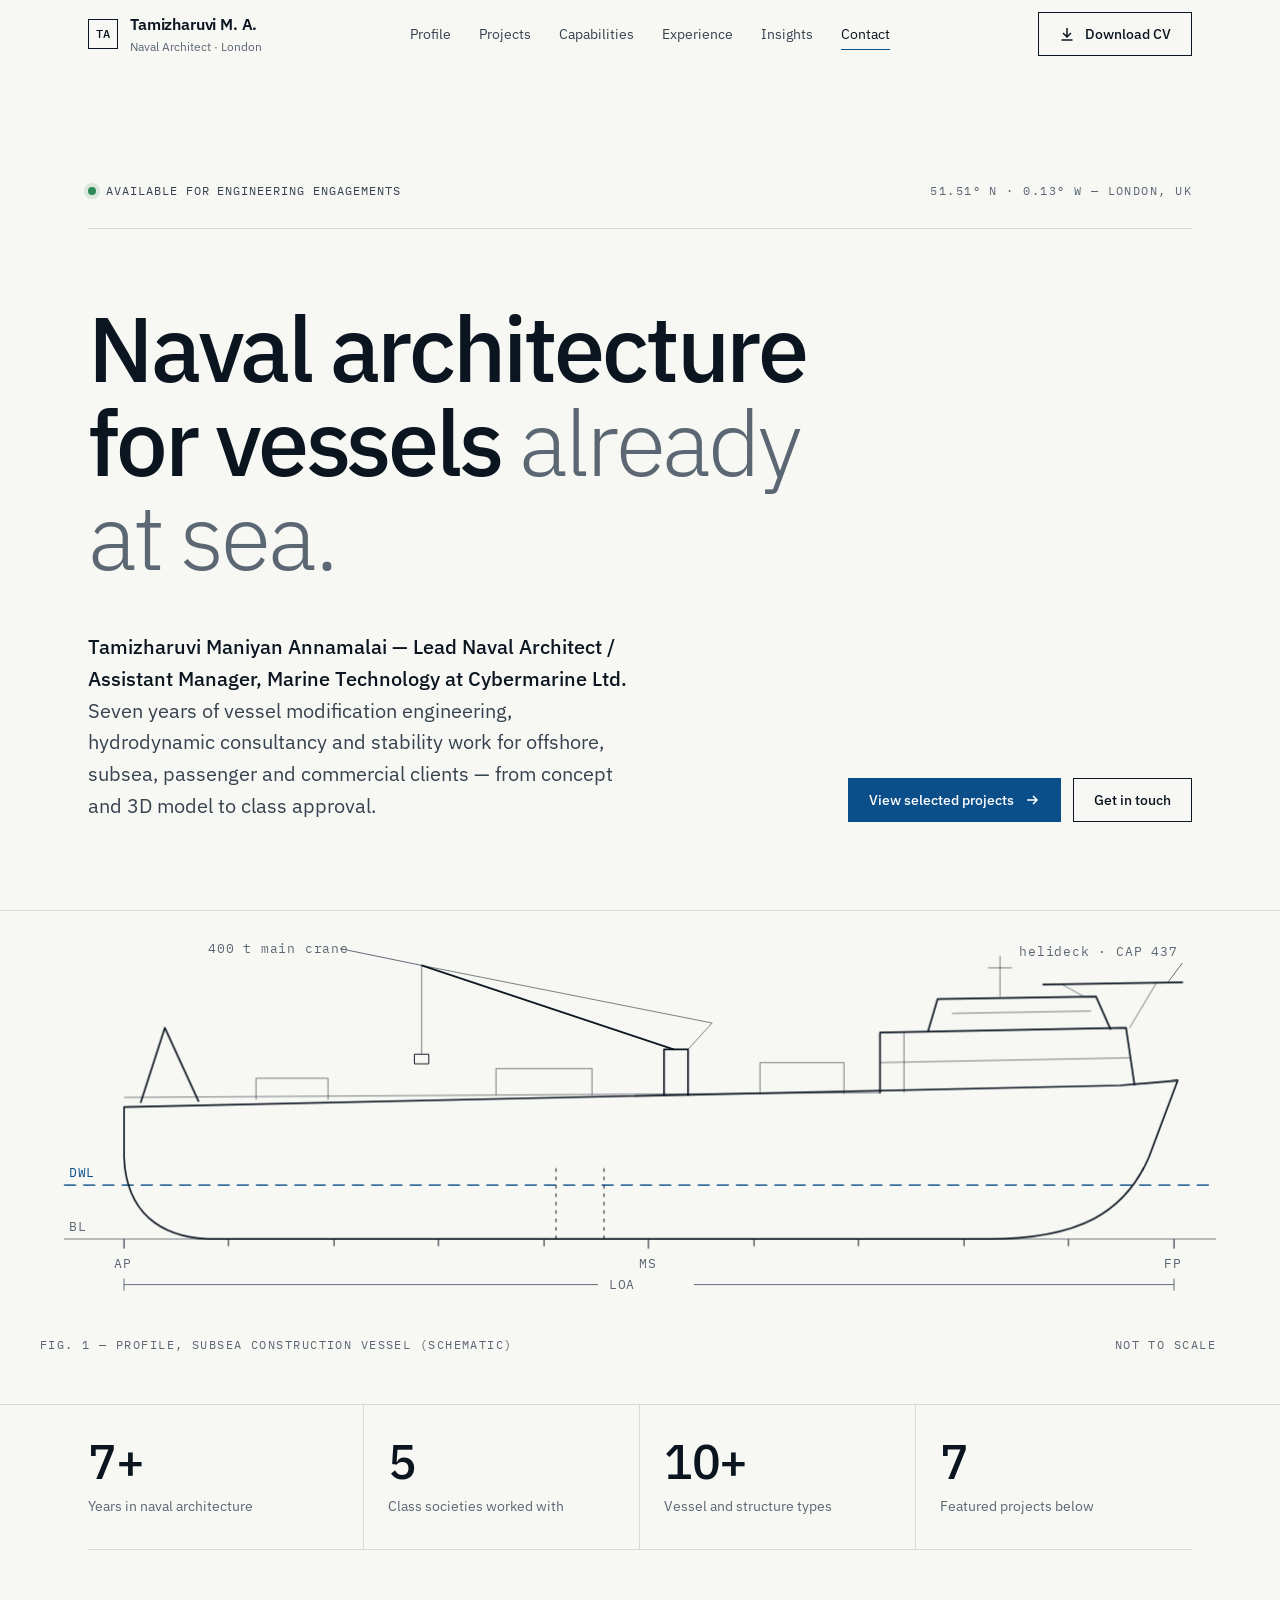
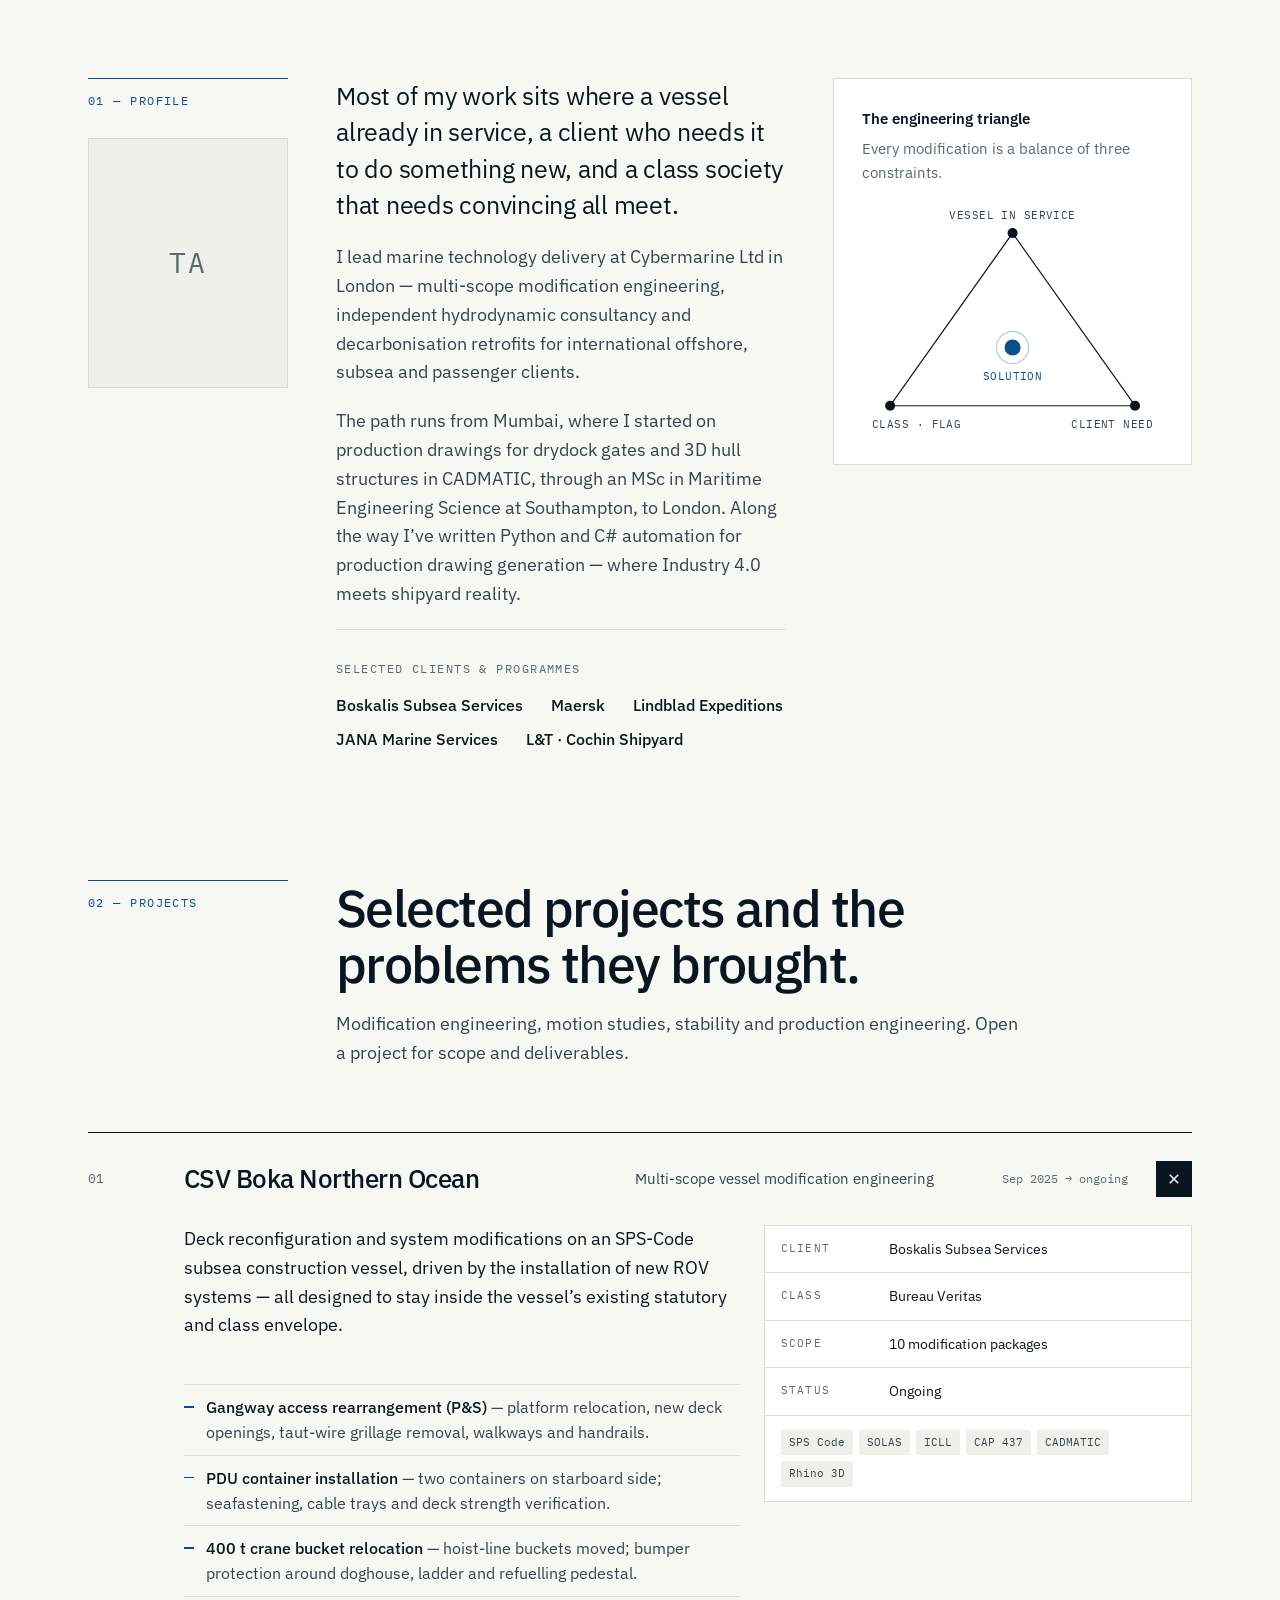
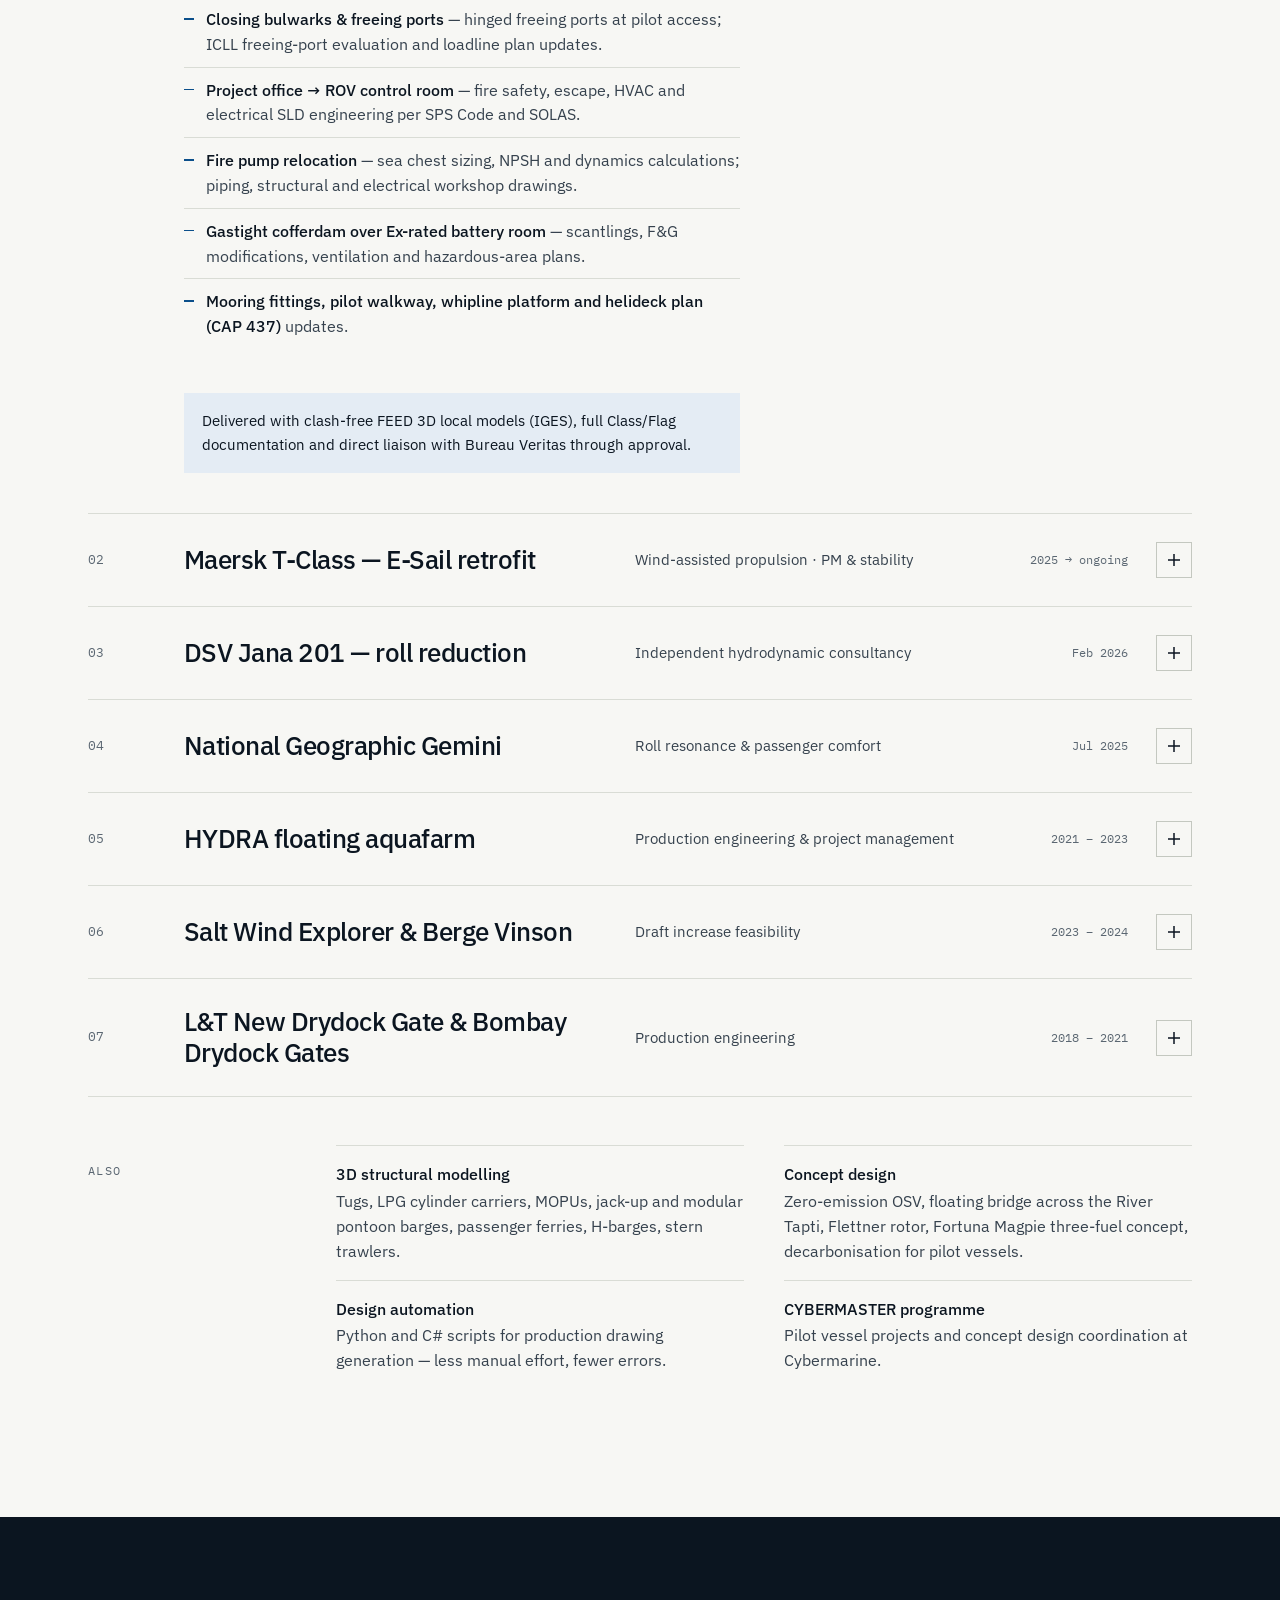
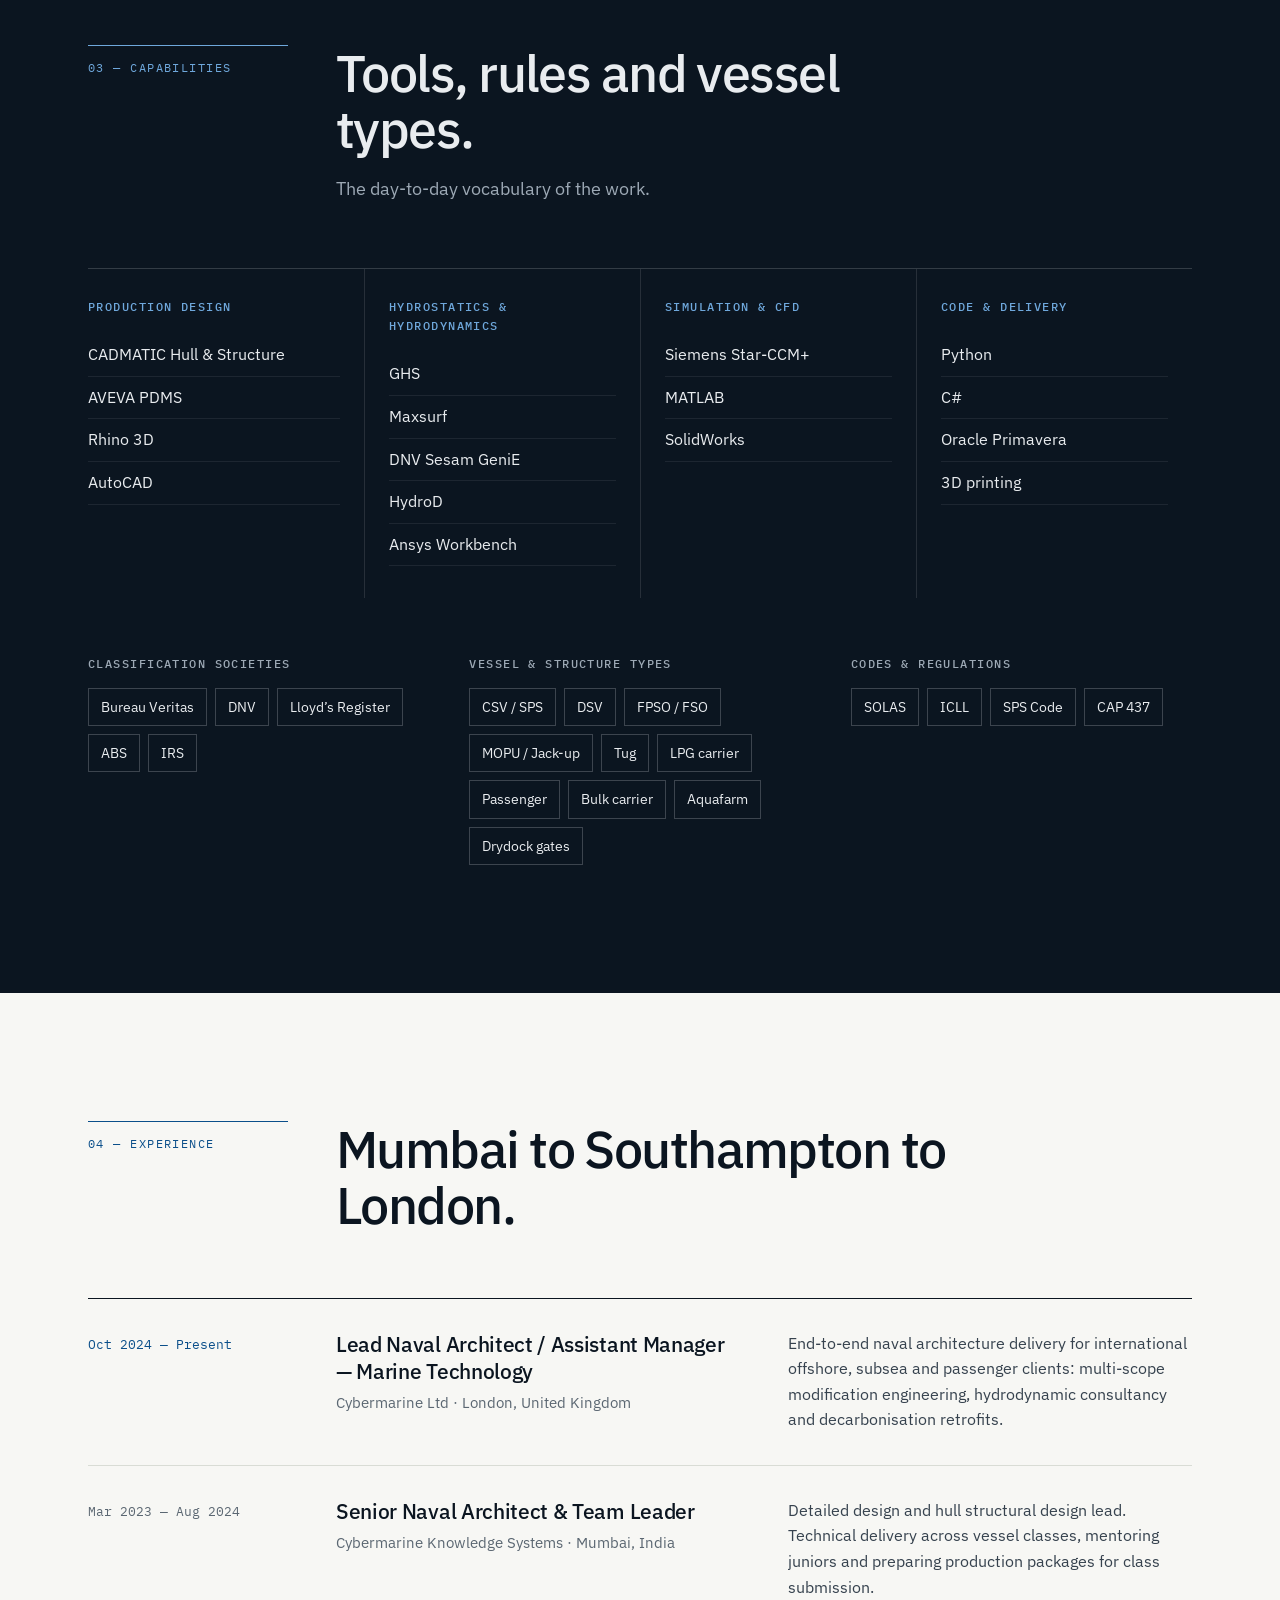
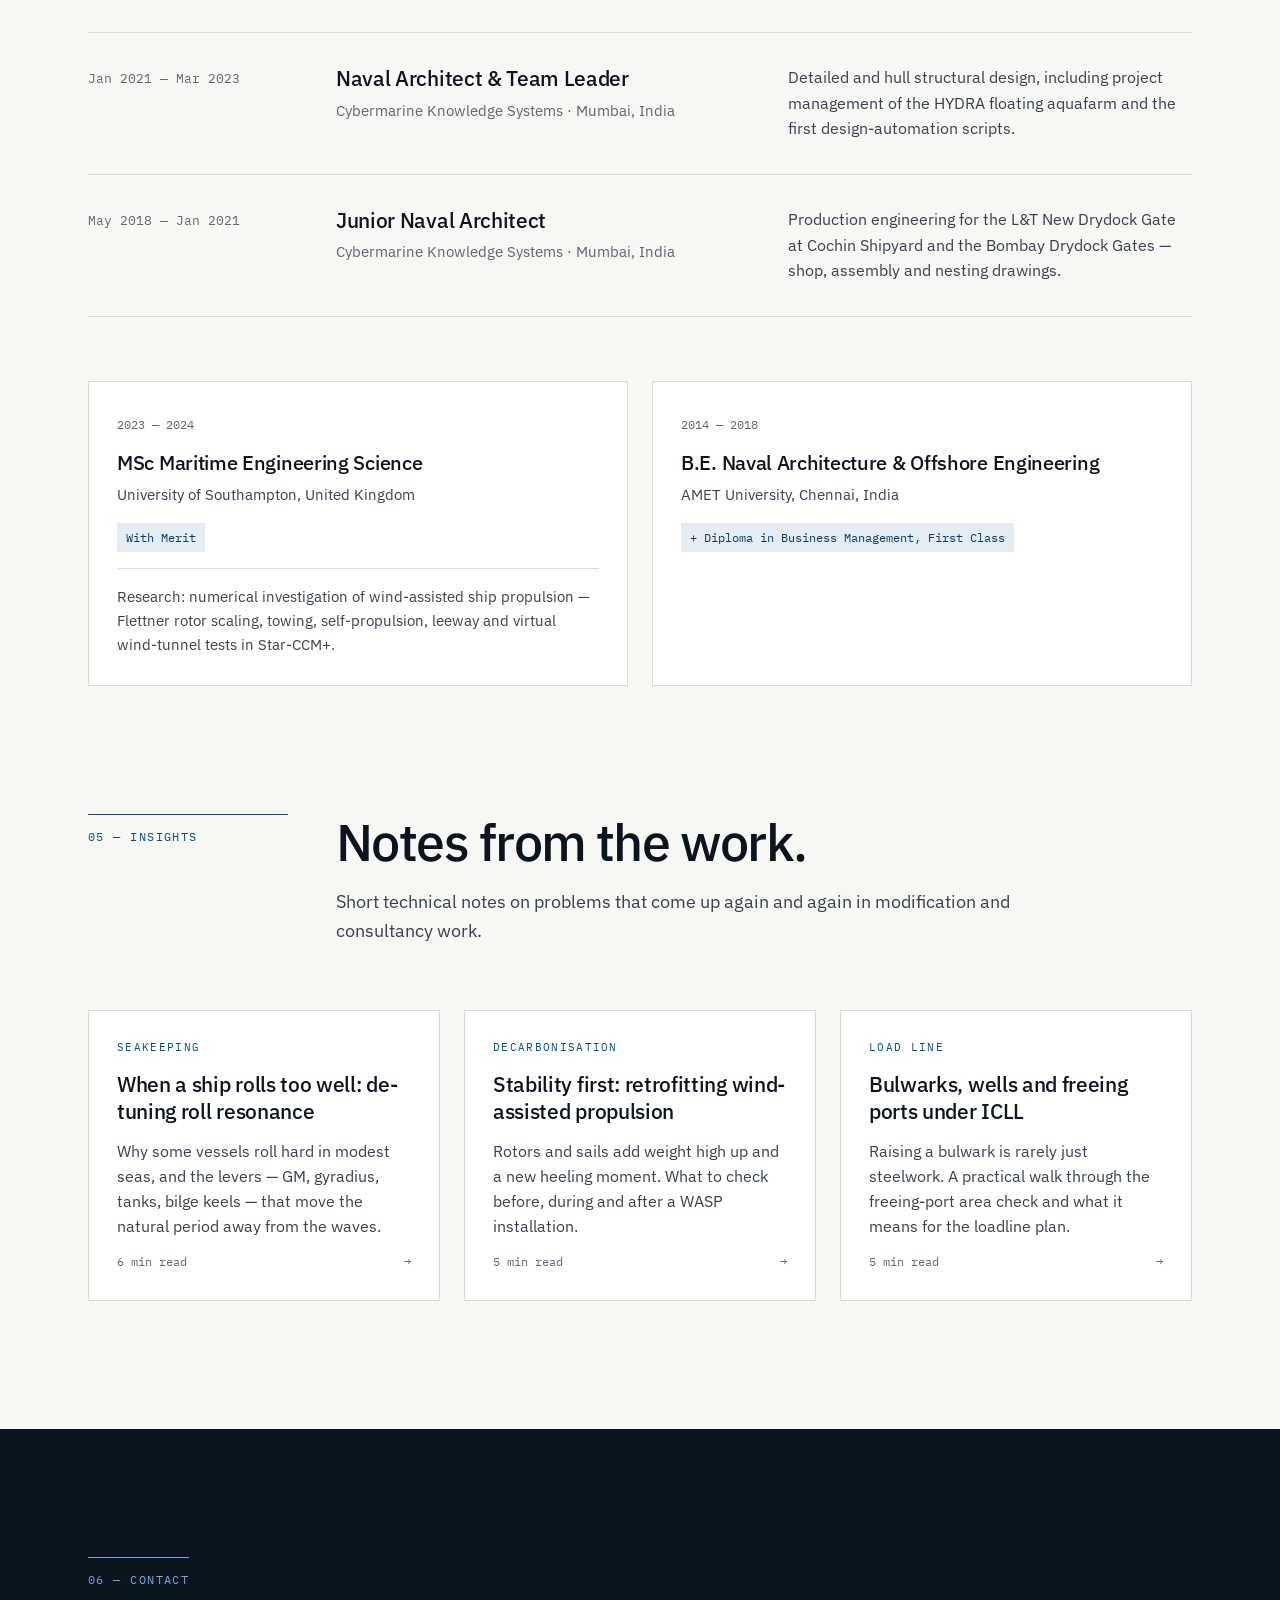
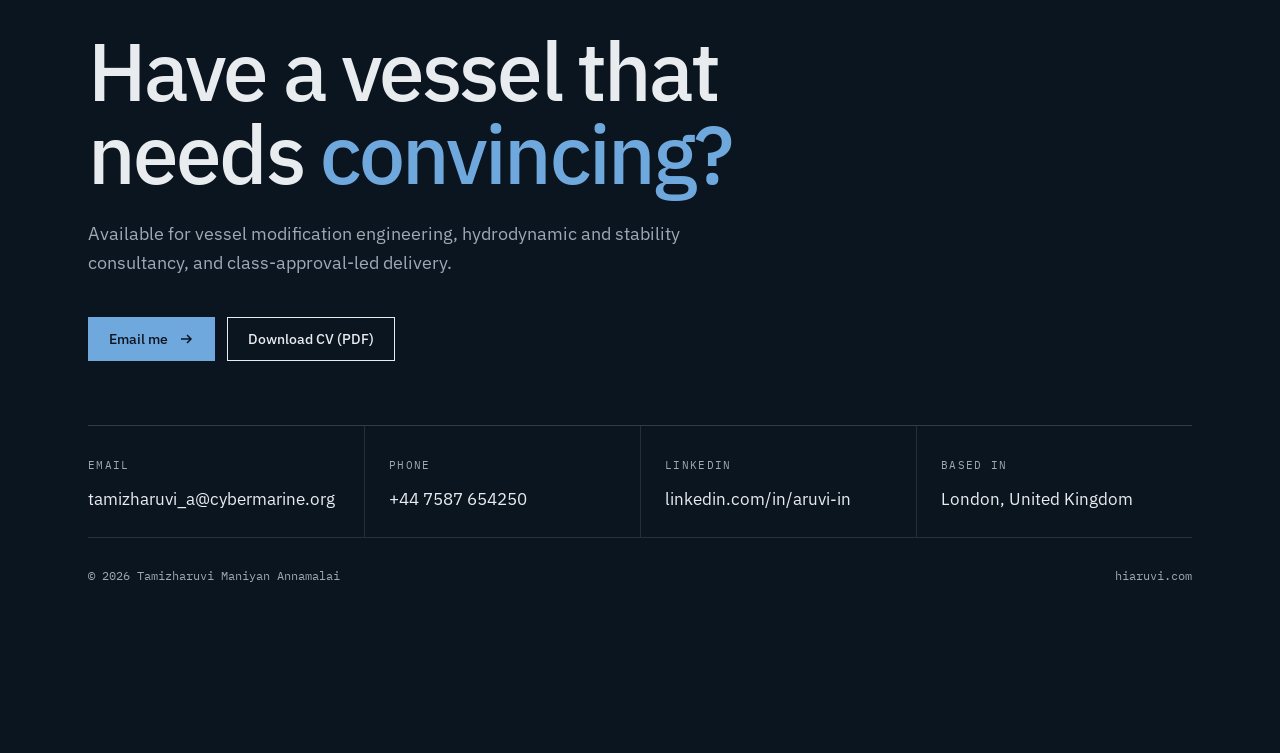
==== commit 555973ae: "Update2" ====
--- a/index.html
+++ b/index.html
@@ -233,6 +233,36 @@
 @media (max-width:520px){.contact-grid{grid-template-columns:1fr}.contact-grid > * + *{padding-left:0;border-left:0;border-top:1px solid rgba(233,236,239,.12)}}
 footer{border-top:1px solid rgba(233,236,239,.12);padding:28px 0 40px;display:flex;justify-content:space-between;gap:16px;flex-wrap:wrap;font-family:var(--mono);font-size:12px;color:var(--night-muted)}
 
+/* portrait */
+.portrait{margin:28px 0 0;position:relative;aspect-ratio:4/5;background:var(--paper-2);border:1px solid var(--line);overflow:hidden;display:grid;place-items:center;max-width:200px}
+.portrait .mf{font-family:var(--mono);font-size:28px;letter-spacing:.08em;color:var(--ink-3)}
+.portrait img{position:absolute;inset:0;width:100%;height:100%;object-fit:cover}
+@media (max-width:1000px){.about>.spacer{display:block}.portrait{max-width:220px}}
+
+/* project visuals */
+.shot{grid-column:2;margin:0 0 24px;border:1px solid var(--line);background:var(--paper-2);overflow:hidden}
+.shot img{width:100%;height:auto;aspect-ratio:16/9;object-fit:cover}
+@media (max-width:900px){.shot{grid-column:1}}
+
+/* insights */
+.posts{display:grid;grid-template-columns:repeat(3,minmax(0,1fr));gap:24px}
+.post{display:flex;flex-direction:column;gap:14px;padding:28px;border:1px solid var(--line);background:#fff;text-decoration:none;color:var(--ink);transition:border-color .2s,transform .3s var(--ease)}
+.post:hover{border-color:var(--ink);transform:translateY(-2px)}
+.post .k{font-family:var(--mono);font-size:11px;letter-spacing:.12em;text-transform:uppercase;color:var(--accent)}
+.post h3{margin:0;font-size:21px;font-weight:500;letter-spacing:-.015em;line-height:1.3}
+.post p{margin:0;font-size:15.5px;color:var(--ink-2);flex:1}
+.post .rd{font-family:var(--mono);font-size:12px;color:var(--ink-3);display:flex;justify-content:space-between}
+@media (max-width:900px){.posts{grid-template-columns:1fr}}
+
+/* credentials */
+.creds{display:grid;grid-template-columns:repeat(3,minmax(0,1fr));gap:24px}
+.creds article{border-top:1.5px solid var(--ink);padding-top:18px}
+.creds h3{margin:0 0 12px;font-family:var(--mono);font-size:12px;font-weight:500;letter-spacing:.12em;text-transform:uppercase;color:var(--ink-3)}
+.creds ul{margin:0;padding:0;list-style:none}
+.creds li{padding:10px 0;border-bottom:1px solid var(--line);font-size:16px}
+.creds li span{display:block;font-size:14px;color:var(--ink-3)}
+@media (max-width:900px){.creds{grid-template-columns:1fr}}
+
 /* reveal */
 .reveal{opacity:0;transform:translateY(16px);transition:opacity .8s var(--ease),transform .8s var(--ease)}
 .reveal.in{opacity:1;transform:none}
@@ -260,6 +290,7 @@
         <li><a href="#work">Projects</a></li>
         <li><a href="#capabilities">Capabilities</a></li>
         <li><a href="#experience">Experience</a></li>
+        <li><a href="#insights">Insights</a></li>
         <li><a href="#contact">Contact</a></li>
       </ul>
     </nav>
@@ -365,7 +396,13 @@
 <section class="block" id="about">
   <div class="wrap">
     <div class="about">
-      <div class="spacer"><div class="sec-num">01 — Profile</div></div>
+      <div class="spacer">
+        <div class="sec-num">01 — Profile</div>
+        <figure class="portrait">
+          <span class="mf" aria-hidden="true">TA</span>
+          <img src="img/profile.jpg" alt="Tamizharuvi Maniyan Annamalai" width="400" height="500" loading="lazy" onerror="this.remove()">
+        </figure>
+      </div>
       <div class="about-body reveal">
         <p>Most of my work sits where a vessel already in service, a client who needs it to do something new, and a class society that needs convincing all meet.</p>
         <p>I lead marine technology delivery at Cybermarine Ltd in London — multi-scope modification engineering, independent hydrodynamic consultancy and decarbonisation retrofits for international offshore, subsea and passenger clients.</p>
@@ -423,6 +460,7 @@
           <span class="tog" aria-hidden="true"><svg viewBox="0 0 14 14" fill="none" stroke="currentColor" stroke-width="1.5"><path d="M7 1v12M1 7h12"/></svg></span>
         </summary>
         <div class="case-body">
+          <figure class="shot"><img src="img/projects/boka-northern-ocean.jpg" alt="CSV Boka Northern Ocean modification model" loading="lazy" onerror="this.parentNode.remove()"></figure>
           <p class="lead">Deck reconfiguration and system modifications on an SPS-Code subsea construction vessel, driven by the installation of new ROV systems — all designed to stay inside the vessel’s existing statutory and class envelope.</p>
           <ul>
             <li><b>Gangway access rearrangement (P&amp;S)</b> — platform relocation, new deck openings, taut-wire grillage removal, walkways and handrails.</li>
@@ -456,6 +494,7 @@
           <span class="tog" aria-hidden="true"><svg viewBox="0 0 14 14" fill="none" stroke="currentColor" stroke-width="1.5"><path d="M7 1v12M1 7h12"/></svg></span>
         </summary>
         <div class="case-body">
+          <figure class="shot"><img src="img/projects/maersk-esail.jpg" alt="E-Sail installation on a Maersk T-Class vessel" loading="lazy" onerror="this.parentNode.remove()"></figure>
           <p class="lead">Project management and stability-led technical delivery for installing Wind-Assisted Ship Propulsion (E-Sail) units on Maersk T-Class vessels, as part of the operator’s decarbonisation programme.</p>
           <ul>
             <li>Intact and damage stability, WASP criteria evaluation and fatigue assessment.</li>
@@ -482,6 +521,7 @@
           <span class="tog" aria-hidden="true"><svg viewBox="0 0 14 14" fill="none" stroke="currentColor" stroke-width="1.5"><path d="M7 1v12M1 7h12"/></svg></span>
         </summary>
         <div class="case-body">
+          <figure class="shot"><img src="img/projects/jana-201.jpg" alt="DSV Jana 201 hydrodynamic model" loading="lazy" onerror="this.parentNode.remove()"></figure>
           <p class="lead">A diving support vessel under construction showing unusually high roll and pitch in moderate seas. An independent review established a baseline and options for motion control.</p>
           <ul>
             <li>Linear diffraction analysis: roll RAOs, natural roll and pitch periods, roll stiffness and damping (bilge keel, viscous, nonlinear GZ).</li>
@@ -509,6 +549,7 @@
           <span class="tog" aria-hidden="true"><svg viewBox="0 0 14 14" fill="none" stroke="currentColor" stroke-width="1.5"><path d="M7 1v12M1 7h12"/></svg></span>
         </summary>
         <div class="case-body">
+          <figure class="shot"><img src="img/projects/gemini.jpg" alt="National Geographic Gemini roll study" loading="lazy" onerror="this.parentNode.remove()"></figure>
           <p class="lead">An expedition vessel whose natural roll period sat close to the prevailing wave energy — large motions even in calm conditions. The task: de-tune the resonance.</p>
           <ul>
             <li>Panel, mass and damping model; roll RAO, added mass and inertia, damping coefficients and free-surface effects.</li>
@@ -537,6 +578,7 @@
           <span class="tog" aria-hidden="true"><svg viewBox="0 0 14 14" fill="none" stroke="currentColor" stroke-width="1.5"><path d="M7 1v12M1 7h12"/></svg></span>
         </summary>
         <div class="case-body">
+          <figure class="shot"><img src="img/projects/hydra.jpg" alt="HYDRA floating aquafarm 3D structural model" loading="lazy" onerror="this.parentNode.remove()"></figure>
           <p class="lead">End-to-end production engineering for a first-of-its-kind 75 m diameter floating aquafarm stationed in the North Sea.</p>
           <ul>
             <li>Concept design translated into a full workshop drawing set, assembly drawings and bill of materials.</li>
@@ -563,6 +605,7 @@
           <span class="tog" aria-hidden="true"><svg viewBox="0 0 14 14" fill="none" stroke="currentColor" stroke-width="1.5"><path d="M7 1v12M1 7h12"/></svg></span>
         </summary>
         <div class="case-body">
+          <figure class="shot"><img src="img/projects/draft-increase.jpg" alt="Draft increase study" loading="lazy" onerror="this.parentNode.remove()"></figure>
           <p class="lead">Two draft-increase studies, both taken through to class submission.</p>
           <ul>
             <li><b>Salt Wind Explorer</b> — full project management: structural assessment, stability analysis, deliverables, and detailed class comment responses through closure.</li>
@@ -587,6 +630,7 @@
           <span class="tog" aria-hidden="true"><svg viewBox="0 0 14 14" fill="none" stroke="currentColor" stroke-width="1.5"><path d="M7 1v12M1 7h12"/></svg></span>
         </summary>
         <div class="case-body">
+          <figure class="shot"><img src="img/projects/drydock-gates.jpg" alt="Drydock gate production drawings" loading="lazy" onerror="this.parentNode.remove()"></figure>
           <p class="lead">Complete production drawing packages for the L&amp;T New Drydock Gate at Cochin Shipyard, and detailed engineering for the Bombay Drydock Gates.</p>
           <ul>
             <li>Shop and assembly drawings, bill of materials, nesting plans and yard support — contributing to a 15% reduction in potential construction delays.</li>
@@ -708,10 +752,74 @@
   </div>
 </section>
 
+<!-- INSIGHTS -->
+<section class="block" id="insights" style="padding-top:0">
+  <div class="wrap">
+    <div class="sec-head">
+      <div class="sec-num">05 — Insights</div>
+      <div>
+        <h2>Notes from the work.</h2>
+        <p>Short technical notes on problems that come up again and again in modification and consultancy work.</p>
+      </div>
+    </div>
+    <div class="posts">
+      <a class="post reveal" href="insights/roll-resonance.html">
+        <span class="k">Seakeeping</span>
+        <h3>When a ship rolls too well: de-tuning roll resonance</h3>
+        <p>Why some vessels roll hard in modest seas, and the levers — GM, gyradius, tanks, bilge keels — that move the natural period away from the waves.</p>
+        <span class="rd"><span>6 min read</span><span>→</span></span>
+      </a>
+      <a class="post reveal" href="insights/wind-assisted-propulsion-stability.html">
+        <span class="k">Decarbonisation</span>
+        <h3>Stability first: retrofitting wind-assisted propulsion</h3>
+        <p>Rotors and sails add weight high up and a new heeling moment. What to check before, during and after a WASP installation.</p>
+        <span class="rd"><span>5 min read</span><span>→</span></span>
+      </a>
+      <a class="post reveal" href="insights/freeing-ports-icll.html">
+        <span class="k">Load Line</span>
+        <h3>Bulwarks, wells and freeing ports under ICLL</h3>
+        <p>Raising a bulwark is rarely just steelwork. A practical walk through the freeing-port area check and what it means for the loadline plan.</p>
+        <span class="rd"><span>5 min read</span><span>→</span></span>
+      </a>
+    </div>
+  </div>
+</section>
+
+<!-- CREDENTIALS (hidden until filled in — remove the comment markers around the section to publish)
+<section class="block" id="credentials" style="padding-top:0">
+  <div class="wrap">
+    <div class="sec-head">
+      <div class="sec-num">Credentials</div>
+      <div><h2>Certifications and memberships.</h2></div>
+    </div>
+    <div class="creds">
+      <article class="reveal">
+        <h3>Professional memberships</h3>
+        <ul>
+          <li>[e.g. Royal Institution of Naval Architects (RINA)]<span>[Member grade · year]</span></li>
+        </ul>
+      </article>
+      <article class="reveal">
+        <h3>Certifications &amp; training</h3>
+        <ul>
+          <li>[Course or certificate]<span>[Issuer · year]</span></li>
+        </ul>
+      </article>
+      <article class="reveal">
+        <h3>Languages</h3>
+        <ul>
+          <li>[Language]<span>[Level]</span></li>
+        </ul>
+      </article>
+    </div>
+  </div>
+</section>
+-->
+
 <!-- CONTACT -->
 <section class="block dark contact" id="contact">
   <div class="wrap">
-    <div class="sec-num" style="display:inline-block;margin-bottom:40px">05 — Contact</div>
+    <div class="sec-num" style="display:inline-block;margin-bottom:40px">06 — Contact</div>
     <h2>Have a vessel that needs <span>convincing?</span></h2>
     <p class="lede">Available for vessel modification engineering, hydrodynamic and stability consultancy, and class-approval-led delivery.</p>
     <div class="contact-actions">
@@ -747,7 +855,7 @@
 
     var links={};document.querySelectorAll('.nav-links a').forEach(function(a){links[a.getAttribute('href').slice(1)]=a});
     var so=new IntersectionObserver(function(es){es.forEach(function(e){if(e.isIntersecting){Object.keys(links).forEach(function(k){links[k].classList.toggle('active',k===e.target.id)})}})},{rootMargin:'-45% 0px -50% 0px'});
-    ['about','work','capabilities','experience','contact'].forEach(function(id){var s=document.getElementById(id);if(s)so.observe(s)});
+    ['about','work','capabilities','experience','insights','contact'].forEach(function(id){var s=document.getElementById(id);if(s)so.observe(s)});
   } else {
     document.querySelectorAll('.reveal').forEach(function(el){el.classList.add('in')});
   }
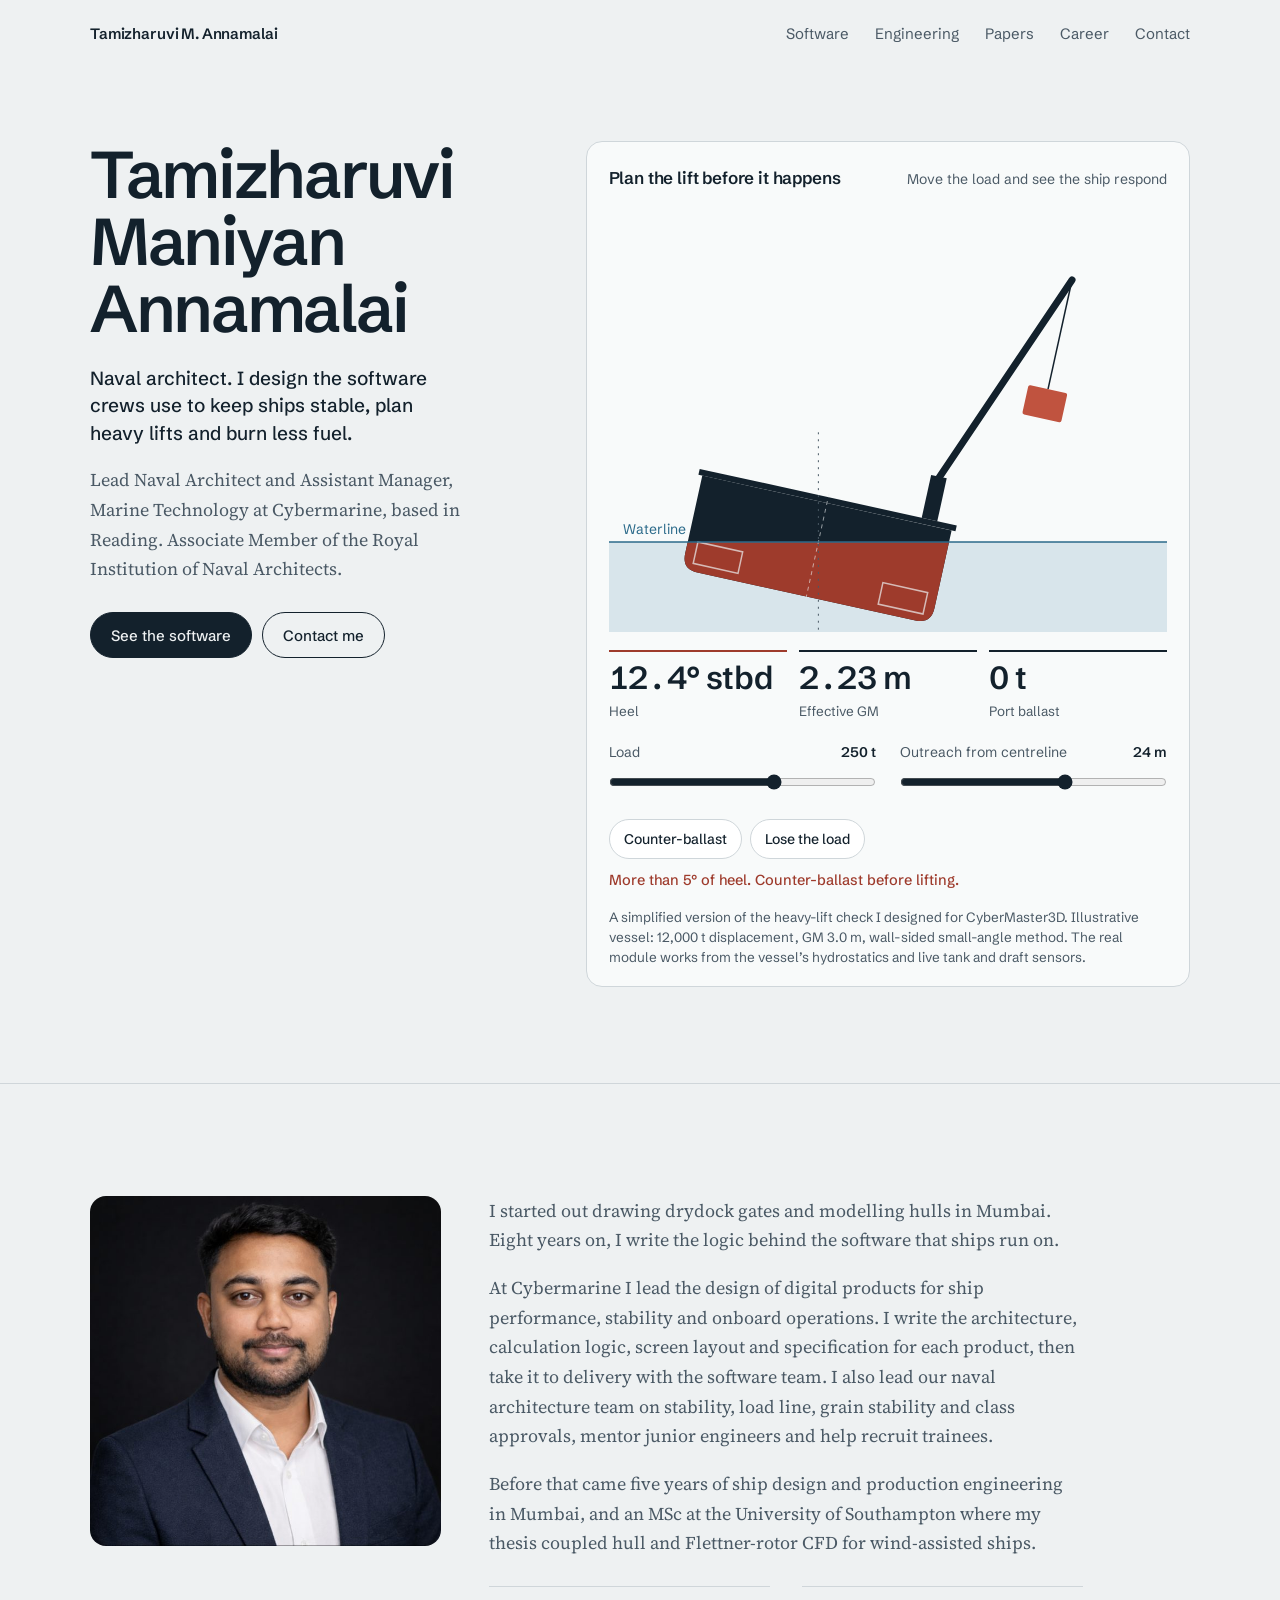
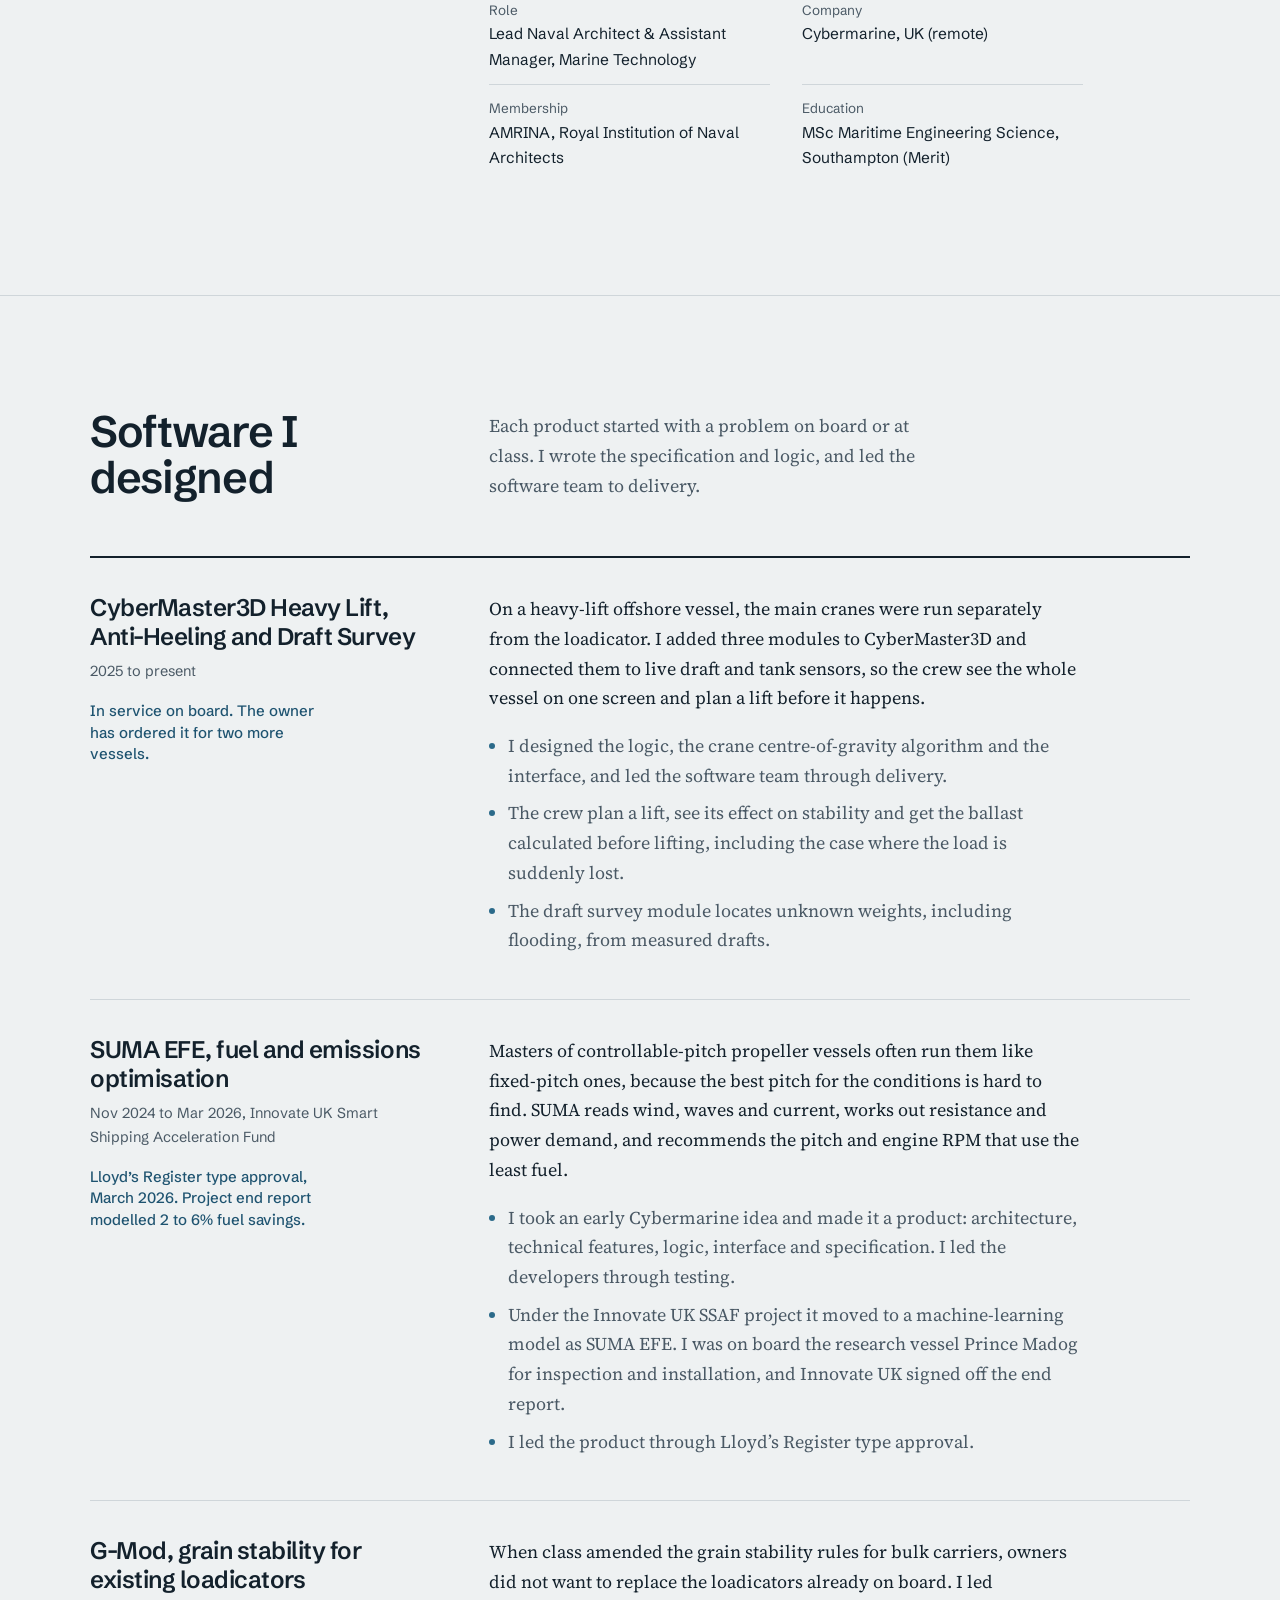
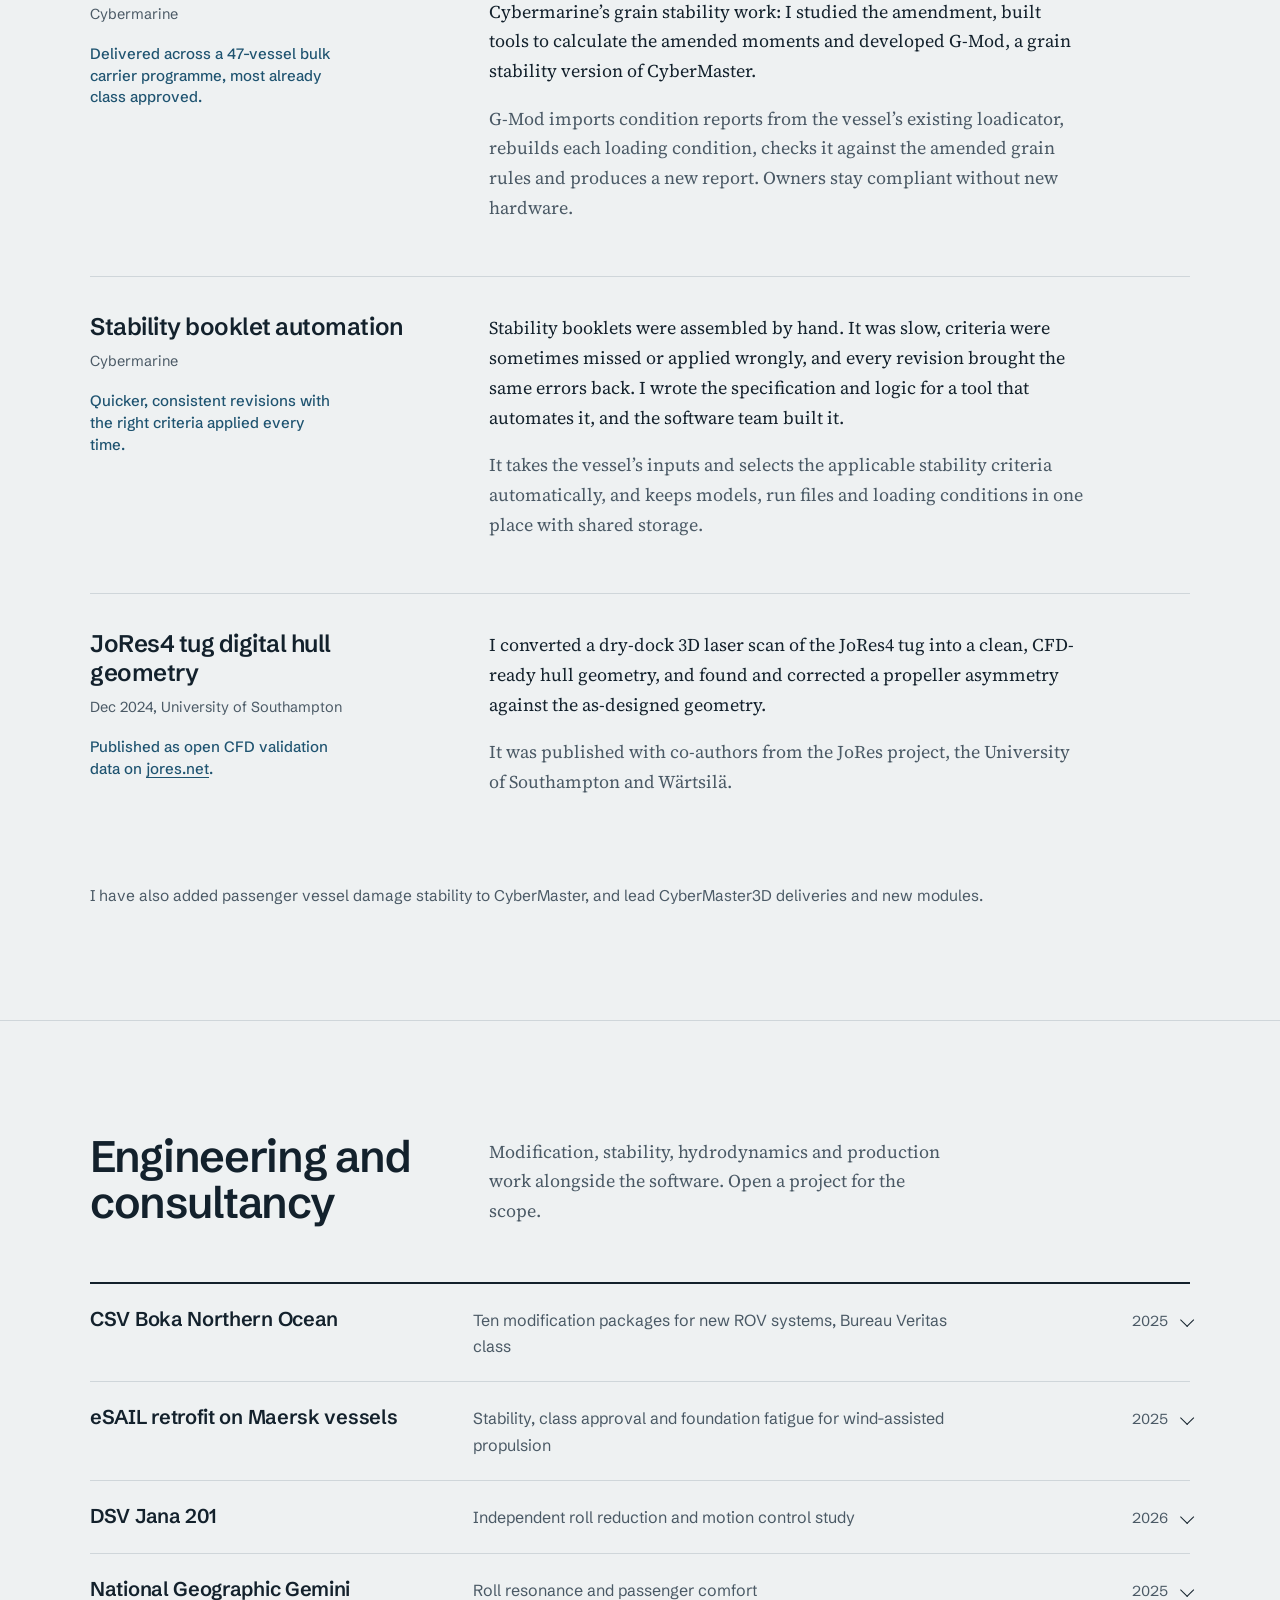
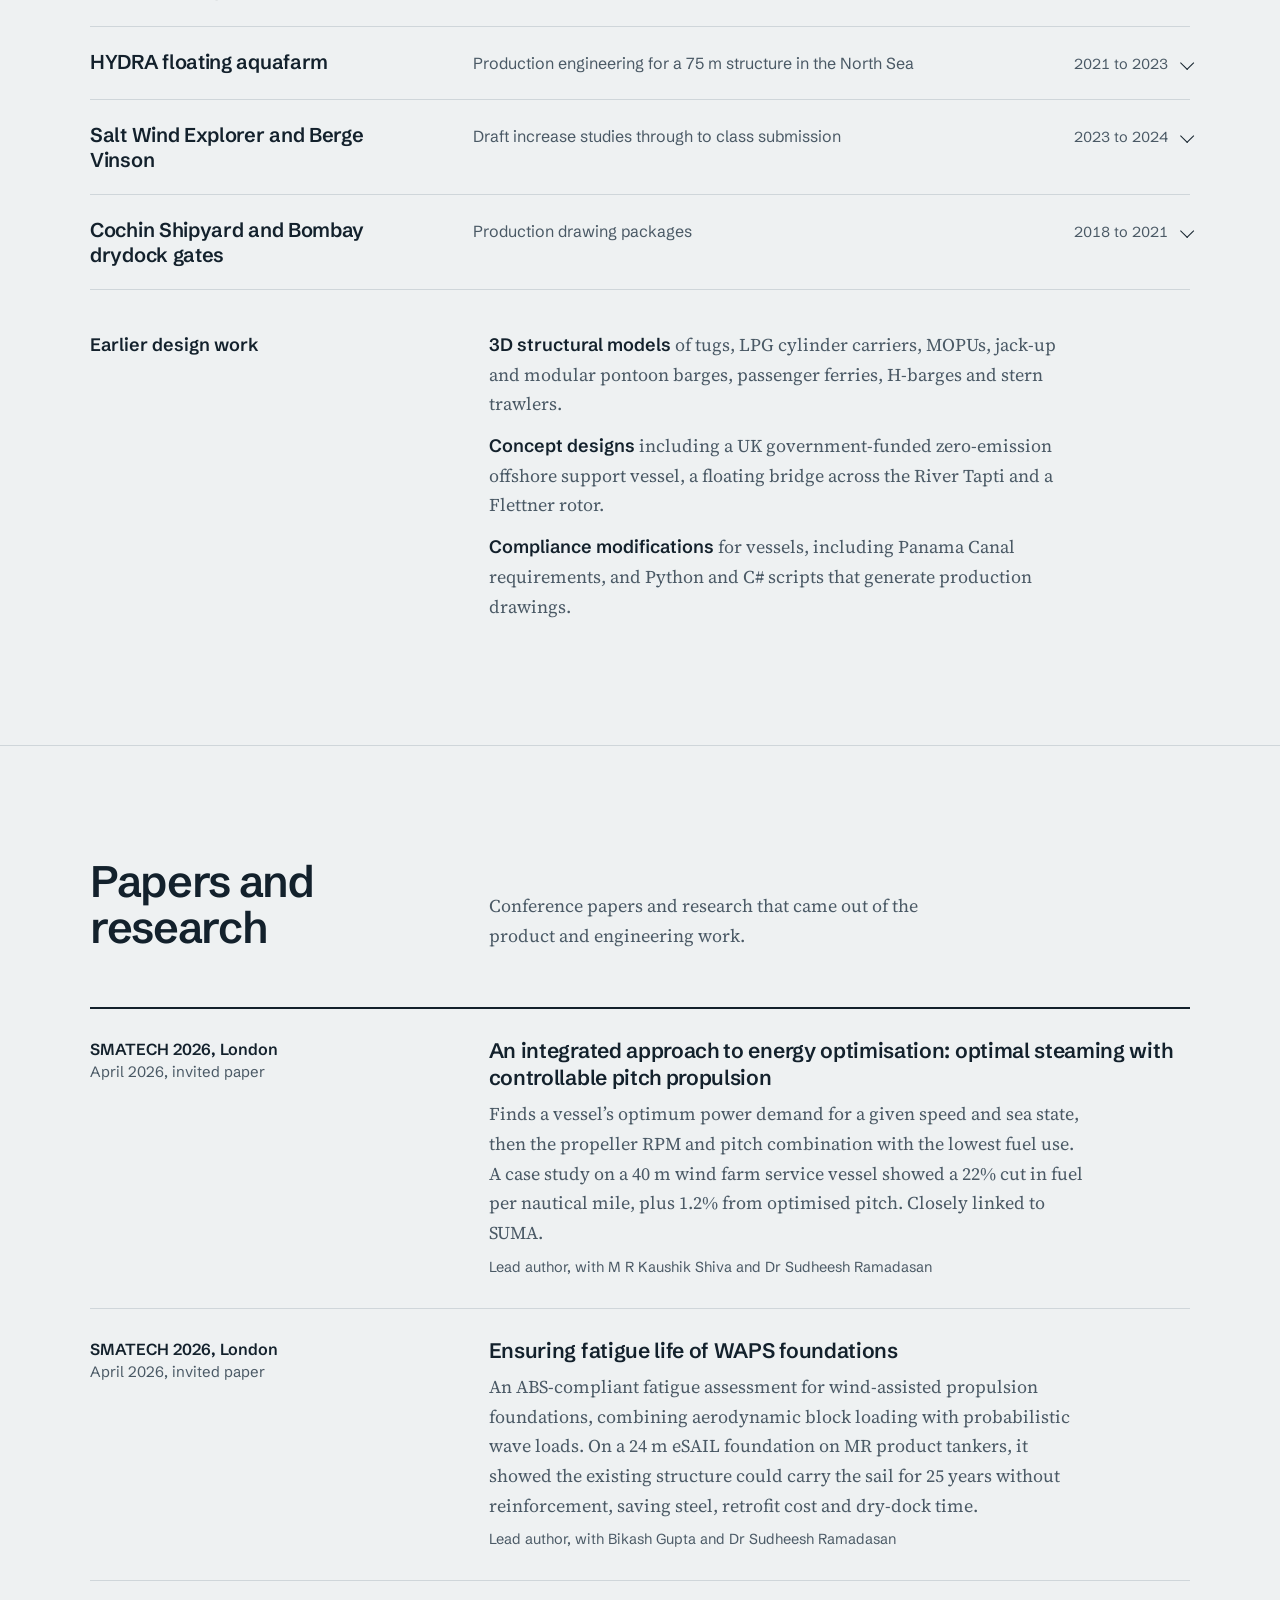
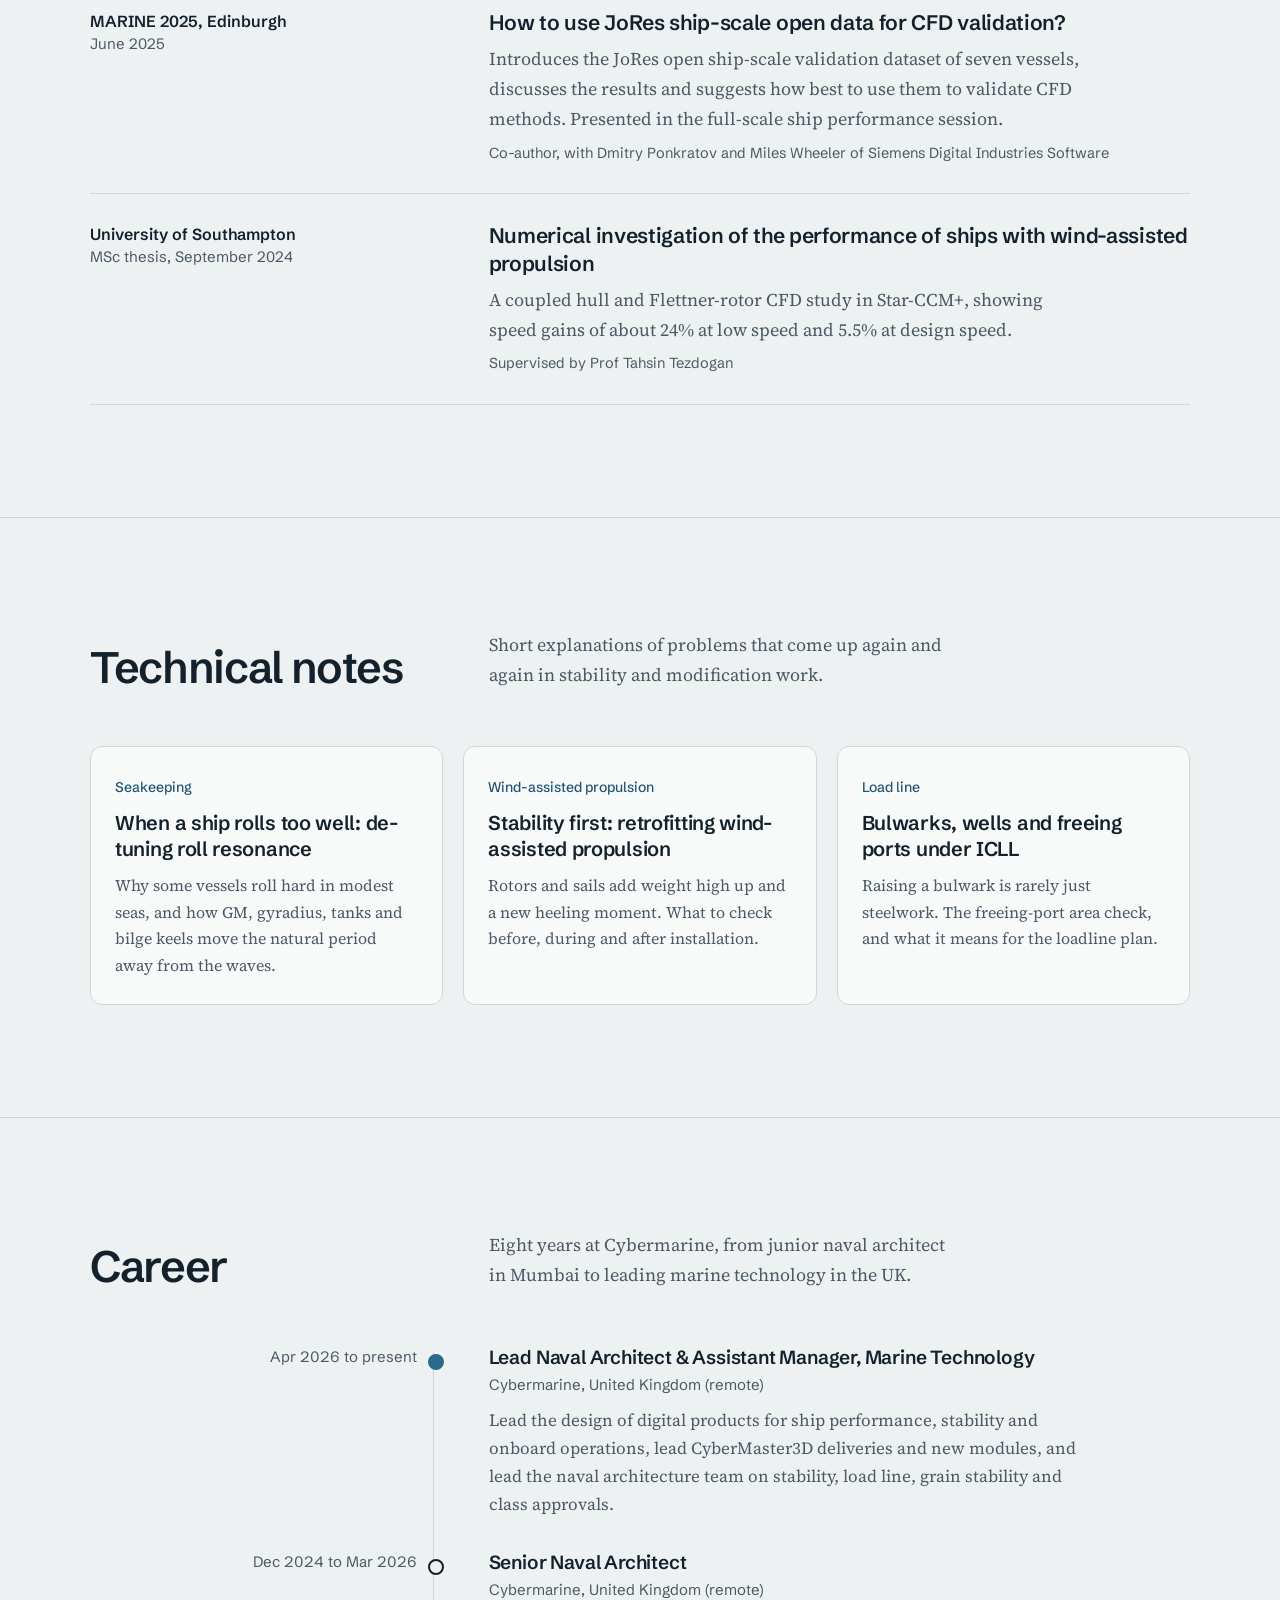
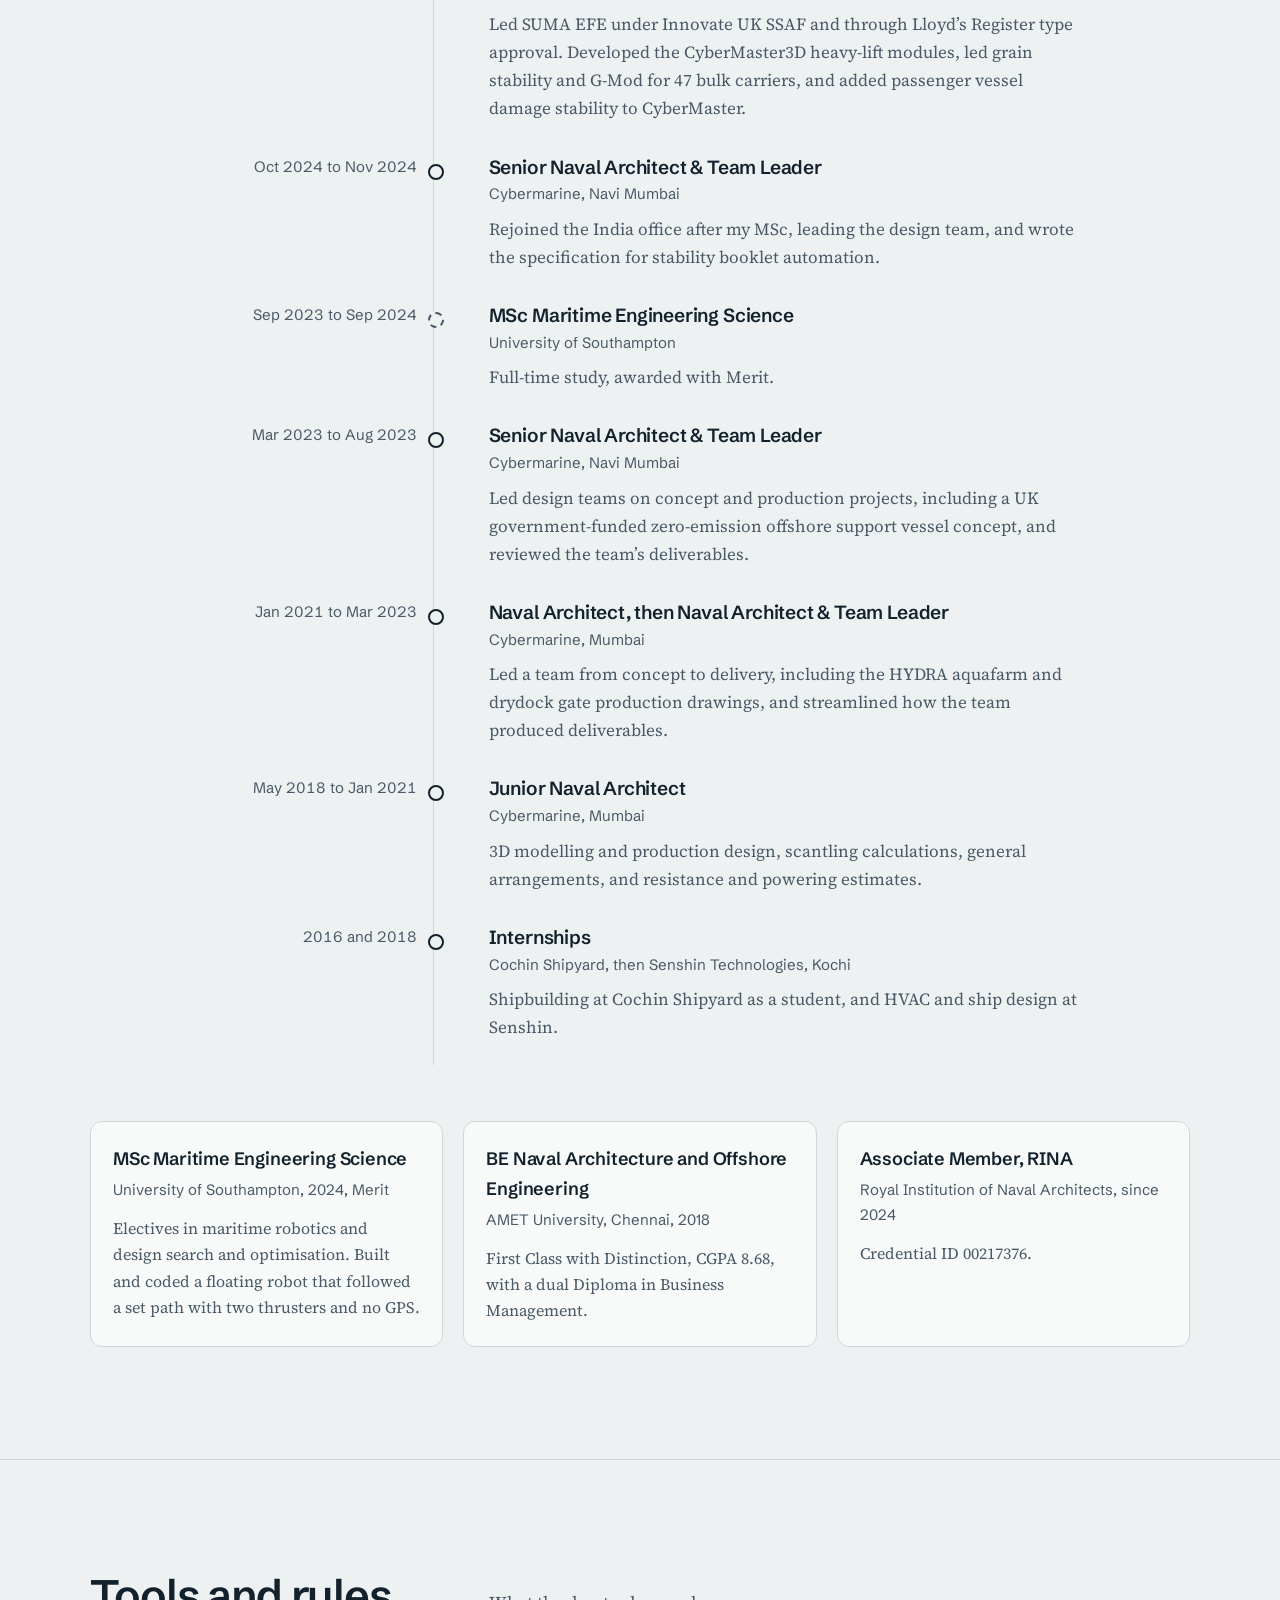
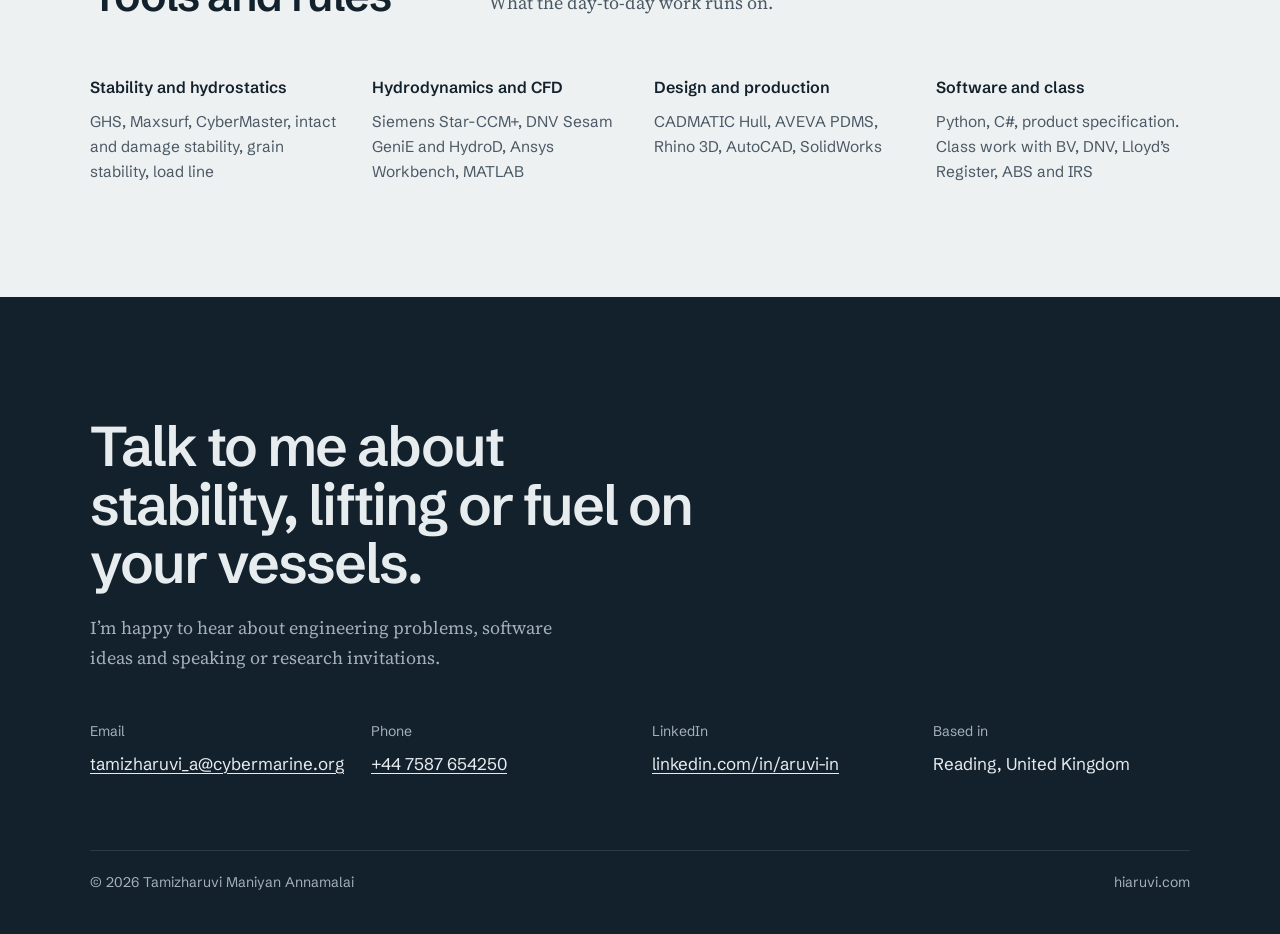
==== commit cf95a705: "Update" ====
--- a/index.html
+++ b/index.html
@@ -3,862 +3,721 @@
 <head>
 <meta charset="utf-8">
 <meta name="viewport" content="width=device-width, initial-scale=1">
-<title>Tamizharuvi Maniyan Annamalai — Lead Naval Architect</title>
-<meta name="description" content="Lead Naval Architect / Assistant Manager — Marine Technology, Cybermarine Ltd, London. Vessel modification engineering, hydrodynamic consultancy, stability and class-approval-led delivery.">
-<meta name="theme-color" content="#0B1520">
-<meta property="og:title" content="Tamizharuvi Maniyan Annamalai — Lead Naval Architect">
-<meta property="og:description" content="Vessel modification engineering, hydrodynamic consultancy and stability. Based in London.">
-<meta property="og:type" content="website">
+<title>Tamizharuvi Maniyan Annamalai, naval architect and marine digital technologist</title>
+<meta name="description" content="Lead Naval Architect and Assistant Manager, Marine Technology at Cybermarine. I design stability, heavy-lift and fuel-optimisation software for ships, and lead the naval architecture behind it. AMRINA.">
+<meta name="theme-color" content="#13212C">
+<meta property="og:title" content="Tamizharuvi Maniyan Annamalai">
+<meta property="og:description" content="Naval architect designing software for ship stability, heavy lifts and fuel use.">
+<meta property="og:type" content="profile">
 <meta property="og:url" content="https://www.hiaruvi.com/">
-<link rel="icon" href="data:image/svg+xml,%3Csvg xmlns='http://www.w3.org/2000/svg' viewBox='0 0 64 64'%3E%3Crect width='64' height='64' rx='10' fill='%230B1520'/%3E%3Cpath d='M12 38h40l-5 10H17z' fill='none' stroke='%23F7F7F4' stroke-width='3'/%3E%3Cpath d='M8 42h48' stroke='%236FA8DC' stroke-width='3'/%3E%3C/svg%3E">
+<meta property="og:image" content="https://www.hiaruvi.com/img/profile-640.jpg">
+<link rel="canonical" href="https://www.hiaruvi.com/">
+<link rel="icon" href="data:image/svg+xml,%3Csvg xmlns='http://www.w3.org/2000/svg' viewBox='0 0 64 64'%3E%3Crect width='64' height='64' rx='14' fill='%2313212C'/%3E%3Cg transform='rotate(-8 32 34)'%3E%3Cpath d='M14 26h36v12c0 5-4 8-9 8H23c-5 0-9-3-9-8z' fill='%23EEF1F2'/%3E%3Cpath d='M14 36h36v2c0 5-4 8-9 8H23c-5 0-9-3-9-8z' fill='%23C0533F'/%3E%3C/g%3E%3C/svg%3E">
 <link rel="preconnect" href="https://fonts.googleapis.com">
 <link rel="preconnect" href="https://fonts.gstatic.com" crossorigin>
-<link href="https://fonts.googleapis.com/css2?family=IBM+Plex+Sans:wght@300;400;500;600&family=IBM+Plex+Mono:wght@400;500&display=swap" rel="stylesheet">
+<link href="https://fonts.googleapis.com/css2?family=Schibsted+Grotesk:wght@400;500;600;700&family=Source+Serif+4:ital,opsz,wght@0,8..60,400;0,8..60,600;1,8..60,400&display=swap" rel="stylesheet">
+<script type="application/ld+json">
+{"@context":"https://schema.org","@type":"Person","name":"Tamizharuvi Maniyan Annamalai","alternateName":"Aruvi","jobTitle":"Lead Naval Architect & Assistant Manager, Marine Technology","worksFor":{"@type":"Organization","name":"Cybermarine"},"alumniOf":[{"@type":"CollegeOrUniversity","name":"University of Southampton"},{"@type":"CollegeOrUniversity","name":"AMET University"}],"address":{"@type":"PostalAddress","addressLocality":"Reading","addressCountry":"GB"},"url":"https://www.hiaruvi.com/","sameAs":["https://www.linkedin.com/in/aruvi-in/","https://github.com/aruvi-tn"]}
+</script>
 <style>
 :root{
-  --paper:#F7F7F4;
-  --paper-2:#EFF0EB;
-  --ink:#0B1520;
-  --ink-2:#36424E;
-  --ink-3:#5B6772;
-  --line:#D9DCD5;
-  --line-2:#C4C8C0;
-  --accent:#0B4F8A;
-  --accent-ink:#083D6B;
-  --accent-soft:#E4ECF4;
-  --night:#0B1520;
-  --night-2:#13212F;
-  --night-text:#E9ECEF;
-  --night-muted:#9DA9B5;
-  --sea:#6FA8DC;
-  --sans:"IBM Plex Sans",system-ui,-apple-system,"Segoe UI",sans-serif;
-  --mono:"IBM Plex Mono",ui-monospace,Consolas,monospace;
-  --maxw:1200px;
-  --pad:clamp(16px,4vw,48px);
-  --ease:cubic-bezier(.2,.7,.2,1);
+  --ground:#EEF1F2;
+  --panel:#F8FAFA;
+  --ink:#13212C;
+  --slate:#4A5965;
+  --rule:#CFD6DA;
+  --fathom:#2B6A8A;
+  --fathom-deep:#1E5370;
+  --oxide:#9E3B2C;
+  --oxide-soft:#C0533F;
+  --night:#13212C;
+  --night-text:#E7ECEF;
+  --night-muted:#A4B1BB;
+  --grotesk:"Schibsted Grotesk",system-ui,-apple-system,"Segoe UI",sans-serif;
+  --serif:"Source Serif 4",Georgia,"Times New Roman",serif;
+  --measure:66ch;
+  --wrap:1180px;
+  --gutter:clamp(16px,4vw,40px);
 }
 *{box-sizing:border-box}
-html{scroll-behavior:smooth;scroll-padding-top:80px}
-body{margin:0;background:var(--paper);color:var(--ink);font-family:var(--sans);font-size:17px;line-height:1.6;-webkit-font-smoothing:antialiased;text-rendering:optimizeLegibility}
-a{color:inherit}
-img,svg{display:block;max-width:100%}
-::selection{background:var(--accent);color:#fff}
-.wrap{max-width:var(--maxw);margin:0 auto;padding:0 var(--pad)}
-.mono{font-family:var(--mono)}
-.label{font-family:var(--mono);font-size:12px;letter-spacing:.12em;text-transform:uppercase;color:var(--ink-3)}
+html{scroll-padding-top:24px}
+body{margin:0;background:var(--ground);color:var(--ink);font-family:var(--serif);font-size:18px;line-height:1.65;-webkit-font-smoothing:antialiased;text-rendering:optimizeLegibility}
+h1,h2,h3,h4,.ui{font-family:var(--grotesk)}
+img{display:block;max-width:100%;height:auto}
+a{color:var(--fathom-deep);text-decoration-thickness:1px;text-underline-offset:3px}
+a:hover{color:var(--ink)}
+:focus-visible{outline:2.5px solid var(--fathom);outline-offset:3px;border-radius:4px}
+.wrap{max-width:var(--wrap);margin:0 auto;padding:0 var(--gutter)}
 .skip{position:absolute;left:-9999px}
-.skip:focus{left:16px;top:16px;z-index:100;background:var(--ink);color:#fff;padding:10px 14px}
-:focus-visible{outline:2px solid var(--accent);outline-offset:3px}
-
-/* ---------- Nav ---------- */
-.nav{position:sticky;top:0;z-index:50;background:rgba(247,247,244,.86);backdrop-filter:saturate(150%) blur(12px);-webkit-backdrop-filter:saturate(150%) blur(12px);border-bottom:1px solid transparent;transition:border-color .3s var(--ease)}
-.nav.scrolled{border-bottom-color:var(--line)}
-.nav-inner{display:flex;align-items:center;justify-content:space-between;gap:24px;height:68px}
-.brand{display:flex;align-items:center;gap:12px;text-decoration:none;font-weight:600;font-size:16px;letter-spacing:-.01em}
-.brand-mark{width:30px;height:30px;border:1.5px solid var(--ink);display:grid;place-items:center;font-family:var(--mono);font-size:12px;font-weight:500}
-.brand small{display:block;font-weight:400;font-size:12px;color:var(--ink-3);letter-spacing:0}
-.nav-links{display:flex;gap:28px;list-style:none;margin:0;padding:0;font-size:14px}
-.nav-links a{text-decoration:none;color:var(--ink-2);padding:6px 0;border-bottom:1.5px solid transparent;transition:color .2s,border-color .2s}
-.nav-links a:hover{color:var(--ink)}
-.nav-links a.active{color:var(--ink);border-bottom-color:var(--accent)}
-.btn{display:inline-flex;align-items:center;gap:10px;min-height:44px;padding:0 20px;font:500 14px/1 var(--sans);text-decoration:none;border:1.5px solid var(--ink);color:var(--ink);background:transparent;transition:background .2s,color .2s,border-color .2s;cursor:pointer}
-.btn:hover{background:var(--ink);color:var(--paper)}
-.btn.solid{background:var(--accent);border-color:var(--accent);color:#fff}
-.btn.solid:hover{background:var(--accent-ink);border-color:var(--accent-ink)}
-.btn svg{width:16px;height:16px}
-@media (max-width:900px){.nav-links{display:none}}
-.nav .sm{display:none}.brand{white-space:nowrap}
-@media (max-width:560px){.brand small{display:none}.nav .lg{display:none}.nav .sm{display:inline}.nav .btn{padding:0 14px}}
-.contact-grid a{font-size:16px}
+.skip:focus{left:16px;top:16px;z-index:10;background:var(--ink);color:#fff;padding:10px 14px}
+p{margin:0 0 1em}
+
+/* ---------- Top bar ---------- */
+.top{display:flex;align-items:center;justify-content:space-between;gap:20px;padding:22px 0;font-family:var(--grotesk);font-size:15px}
+.top .me{font-weight:600;text-decoration:none;color:var(--ink);letter-spacing:-.01em}
+.top nav ul{display:flex;gap:26px;list-style:none;margin:0;padding:0}
+.top nav a{color:var(--slate);text-decoration:none}
+.top nav a:hover{color:var(--ink)}
+@media (max-width:820px){.top nav{display:none}}
 
 /* ---------- Hero ---------- */
-.hero{padding:clamp(56px,9vw,112px) 0 0}
-.hero-top{display:flex;justify-content:space-between;align-items:center;gap:16px;flex-wrap:wrap;padding-bottom:28px;border-bottom:1px solid var(--line)}
-.status{display:inline-flex;align-items:center;gap:10px;font-family:var(--mono);font-size:12px;letter-spacing:.08em;text-transform:uppercase;color:var(--ink-2)}
-.status i{width:8px;height:8px;border-radius:50%;background:#2E8B57;box-shadow:0 0 0 4px rgba(46,139,87,.15)}
-.hero h1{margin:clamp(40px,6vw,72px) 0 0;font-weight:500;font-size:clamp(42px,7.2vw,96px);line-height:1.02;letter-spacing:-.035em;max-width:14ch}
-.hero h1 span{color:var(--ink-3);font-weight:300}
-.hero-grid{display:grid;grid-template-columns:minmax(0,1.15fr) minmax(0,1fr);gap:clamp(32px,6vw,80px);margin-top:clamp(32px,4vw,48px);align-items:end}
-.hero-lede{margin:0;font-size:clamp(18px,1.6vw,21px);line-height:1.55;color:var(--ink-2);max-width:56ch}
-.hero-role{font-weight:500;color:var(--ink)}
-.hero-actions{display:flex;gap:12px;flex-wrap:wrap;justify-content:flex-end}
-@media (max-width:820px){.hero-grid{grid-template-columns:1fr}.hero-actions{justify-content:flex-start}}
-
-/* drawing */
-.drawing{margin-top:clamp(48px,7vw,88px);border-top:1px solid var(--line);border-bottom:1px solid var(--line);background:
-  linear-gradient(var(--paper),var(--paper)) padding-box,
-  repeating-linear-gradient(90deg,transparent 0 39px,rgba(11,21,32,.035) 39px 40px)}
-.drawing-inner{position:relative;padding:28px 0 18px}
-.drawing svg{width:100%;height:auto;overflow:visible}
-.drawing .cap{display:flex;justify-content:space-between;gap:16px;flex-wrap:wrap;margin-top:8px}
-.d-line{fill:none;stroke:var(--ink);stroke-width:1.4;stroke-linejoin:round;stroke-linecap:round}
-.d-thin{fill:none;stroke:var(--ink);stroke-width:.8;opacity:.55}
-.d-wl{stroke:var(--accent);stroke-width:1.2;stroke-dasharray:10 6;fill:none}
-.d-dim{stroke:var(--ink-3);stroke-width:.8;fill:none}
-.d-text{font-family:var(--mono);font-size:11px;fill:var(--ink-3);letter-spacing:.06em}
-.d-text.acc{fill:var(--accent)}
-.draw{stroke-dasharray:var(--len,2400);stroke-dashoffset:var(--len,2400);animation:draw 2.4s var(--ease) forwards}
-.draw.d2{animation-delay:.5s}.draw.d3{animation-delay:1s}
-.fade{opacity:0;animation:fadein .8s var(--ease) 1.6s forwards}
-@keyframes draw{to{stroke-dashoffset:0}}
-@keyframes fadein{to{opacity:1}}
-
-/* ---------- Figures ---------- */
-.figures{display:grid;grid-template-columns:repeat(4,minmax(0,1fr));border-bottom:1px solid var(--line)}
-.fig{padding:32px 24px 32px 0;border-right:1px solid var(--line)}
-.fig + .fig{padding-left:24px}
-.fig:last-child{border-right:0}
-.fig b{display:block;font-weight:500;font-size:clamp(34px,4vw,48px);letter-spacing:-.03em;line-height:1}
-.fig span{display:block;margin-top:10px;font-size:14px;color:var(--ink-3)}
-@media (max-width:720px){.figures{grid-template-columns:repeat(2,minmax(0,1fr))}.fig:nth-child(2){border-right:0}.fig:nth-child(3){padding-left:0}.fig:nth-child(-n+2){border-bottom:1px solid var(--line)}}
+.hero{display:grid;grid-template-columns:minmax(0,5fr) minmax(0,7fr);gap:clamp(28px,5vw,64px);align-items:start;padding:clamp(28px,6vw,72px) 0 clamp(56px,8vw,96px)}
+.hero h1{margin:0;font-weight:600;font-size:clamp(40px,5.4vw,66px);line-height:1.02;letter-spacing:-.035em}
+.hero .role{margin:22px 0 0;font-family:var(--grotesk);font-size:19px;line-height:1.45;color:var(--ink);font-weight:500;max-width:30ch}
+.hero .intro{margin:18px 0 0;color:var(--slate);max-width:44ch}
+.hero .links{display:flex;flex-wrap:wrap;gap:10px;margin-top:28px;font-family:var(--grotesk)}
+.btn{display:inline-flex;align-items:center;min-height:46px;padding:0 20px;border-radius:999px;font:500 15px/1 var(--grotesk);text-decoration:none;border:1.5px solid var(--ink);color:var(--ink);background:transparent;cursor:pointer}
+.btn:hover{background:var(--ink);color:var(--ground)}
+.btn.fill{background:var(--ink);color:var(--ground)}
+.btn.fill:hover{background:var(--fathom-deep);border-color:var(--fathom-deep)}
+@media (max-width:960px){.hero{grid-template-columns:1fr}}
+
+/* ---------- Instrument ---------- */
+.lift{background:var(--panel);border:1px solid var(--rule);border-radius:16px;padding:22px 22px 18px;font-family:var(--grotesk)}
+.lift-head{display:flex;justify-content:space-between;align-items:baseline;gap:12px;flex-wrap:wrap}
+.lift-head h2{margin:0;font-size:17px;font-weight:600;letter-spacing:-.01em}
+.lift-head p{margin:0;font-size:14px;color:var(--slate)}
+.lift svg{width:100%;height:auto;margin:6px 0 4px}
+.readout{display:grid;grid-template-columns:repeat(3,minmax(0,1fr));gap:12px;margin:6px 0 16px}
+.readout div{border-top:2px solid var(--ink);padding-top:8px}
+.readout div.warn{border-top-color:var(--oxide)}
+.readout b{display:block;font-size:clamp(24px,3vw,32px);font-weight:600;letter-spacing:-.02em;font-variant-numeric:tabular-nums;line-height:1.1}
+.readout span{font-size:13.5px;color:var(--slate)}
+.controls{display:grid;grid-template-columns:repeat(2,minmax(0,1fr));gap:12px 24px}
+.controls label{display:flex;justify-content:space-between;font-size:14px;color:var(--slate);margin-bottom:4px}
+.controls output{color:var(--ink);font-weight:600;font-variant-numeric:tabular-nums}
+input[type=range]{width:100%;accent-color:var(--ink);height:28px;margin:0}
+.actions{display:flex;flex-wrap:wrap;gap:8px;margin-top:14px}
+.chip{min-height:40px;padding:0 14px;border-radius:999px;border:1.5px solid var(--rule);background:#fff;font:500 14px/1 var(--grotesk);color:var(--ink);cursor:pointer}
+.chip:hover{border-color:var(--ink)}
+.chip[aria-pressed=true]{background:var(--ink);border-color:var(--ink);color:#fff}
+.chip.danger[aria-pressed=true]{background:var(--oxide);border-color:var(--oxide)}
+.lift .note{margin:14px 0 0;font-size:13.5px;line-height:1.5;color:var(--slate)}
+.lift .status{min-height:1.5em;margin:10px 0 0;font-size:14.5px;font-weight:500}
+.lift .status.bad{color:var(--oxide)}
+@media (max-width:520px){.controls{grid-template-columns:1fr}.readout b{font-size:22px}}
 
 /* ---------- Sections ---------- */
-section.block{padding:clamp(80px,10vw,128px) 0}
-.sec-head{display:grid;grid-template-columns:200px minmax(0,1fr);gap:24px 48px;margin-bottom:clamp(40px,5vw,64px)}
-.sec-num{font-family:var(--mono);font-size:12px;letter-spacing:.12em;text-transform:uppercase;color:var(--accent);padding-top:12px;border-top:1.5px solid var(--accent);align-self:start}
-.sec-head h2{margin:0;font-weight:500;font-size:clamp(32px,4.4vw,52px);line-height:1.08;letter-spacing:-.03em;max-width:20ch}
-.sec-head p{margin:18px 0 0;color:var(--ink-2);max-width:62ch;font-size:18px}
-@media (max-width:820px){.sec-head{grid-template-columns:1fr}}
+.sec{padding:clamp(64px,9vw,112px) 0;border-top:1px solid var(--rule)}
+.sec-title{display:grid;grid-template-columns:minmax(0,4fr) minmax(0,8fr);gap:24px 48px;margin-bottom:clamp(32px,5vw,56px);align-items:end}
+.sec-title h2{margin:0;font-size:clamp(30px,3.6vw,44px);font-weight:600;letter-spacing:-.03em;line-height:1.05}
+.sec-title p{margin:0;color:var(--slate);max-width:52ch}
+@media (max-width:820px){.sec-title{grid-template-columns:1fr}}
 
 /* about */
-.about{display:grid;grid-template-columns:200px minmax(0,1fr) minmax(0,.8fr);gap:48px}
-.about-body p{margin:0 0 20px;font-size:18px;color:var(--ink-2)}
-.about-body p:first-child{font-size:clamp(21px,2vw,25px);line-height:1.45;color:var(--ink);letter-spacing:-.01em}
-.triangle{border:1px solid var(--line);background:#fff;padding:28px;align-self:start}
-.triangle h3{margin:0 0 6px;font-size:15px;font-weight:600}
-.triangle p{margin:0 0 20px;font-size:15px;color:var(--ink-3)}
-.triangle svg text{font-family:var(--mono);font-size:11px;fill:var(--ink-2);letter-spacing:.04em}
-.clients{margin-top:12px;padding-top:24px;border-top:1px solid var(--line)}
-.clients ul{list-style:none;margin:12px 0 0;padding:0;display:flex;flex-wrap:wrap;gap:8px 28px;font-weight:500;font-size:16px}
-@media (max-width:1000px){.about{grid-template-columns:1fr}.about>.spacer{display:none}}
-
-/* work */
-.work{border-top:1.5px solid var(--ink)}
-.case{border-bottom:1px solid var(--line)}
-.case summary{list-style:none;cursor:pointer;display:grid;grid-template-columns:72px minmax(0,1.3fr) minmax(0,1fr) 140px 40px;gap:24px;align-items:center;padding:28px 0;transition:background .2s}
-.case summary::-webkit-details-marker{display:none}
-.case summary:hover h3{color:var(--accent)}
-.case .no{font-family:var(--mono);font-size:13px;color:var(--ink-3)}
-.case h3{margin:0;font-size:clamp(20px,2vw,26px);font-weight:500;letter-spacing:-.02em;line-height:1.2;transition:color .2s}
-.case .sub{font-size:15px;color:var(--ink-2)}
-.case .yr{font-family:var(--mono);font-size:12px;color:var(--ink-3);text-align:right}
-.case .tog{width:36px;height:36px;border:1px solid var(--line-2);display:grid;place-items:center;justify-self:end;transition:transform .3s var(--ease),background .2s}
-.case .tog svg{width:14px;height:14px}
-.case .tog svg{transition:transform .3s var(--ease)}
-.case[open] .tog svg{transform:rotate(45deg)}
-.case[open] .tog{background:var(--ink);border-color:var(--ink);color:var(--paper)}
-.case-body{display:grid;grid-template-columns:72px minmax(0,1.3fr) minmax(0,1fr);gap:24px;padding:0 0 40px}
-.case-body .lead{grid-column:2;margin:0 0 20px;font-size:18px;color:var(--ink)}
-.case-body ul{grid-column:2;margin:0;padding:0;list-style:none}
-.case-body li{position:relative;padding:10px 0 10px 22px;border-top:1px solid var(--line);font-size:15.5px;color:var(--ink-2)}
-.case-body li::before{content:"";position:absolute;left:0;top:21px;width:10px;height:1.5px;background:var(--accent)}
-.case-body li b{color:var(--ink);font-weight:500}
-.case-body .deliv{grid-column:2;margin:20px 0 0;padding:16px 18px;background:var(--accent-soft);font-size:15px;color:var(--ink)}
-.meta{grid-column:3;grid-row:1 / span 3;align-self:start;border:1px solid var(--line);background:#fff}
-.meta dl{margin:0}
-.meta dl div{display:grid;grid-template-columns:96px 1fr;gap:12px;padding:12px 16px;border-bottom:1px solid var(--line);font-size:14px}
-.meta dl div:last-child{border-bottom:0}
-.meta dt{font-family:var(--mono);font-size:11px;letter-spacing:.1em;text-transform:uppercase;color:var(--ink-3);padding-top:2px}
-.meta dd{margin:0;color:var(--ink)}
-.tags{display:flex;flex-wrap:wrap;gap:6px;padding:14px 16px;border-top:1px solid var(--line)}
-.tags span{font-family:var(--mono);font-size:11px;padding:4px 8px;background:var(--paper-2);color:var(--ink-2)}
-@media (max-width:900px){
-  .case summary{grid-template-columns:44px minmax(0,1fr) 36px;gap:12px 16px}
-  .case .sub,.case .yr{grid-column:2}
-  .case .sub{margin-top:-6px}
-  .case .yr{text-align:left;margin-top:-8px}
-  .case .tog{grid-column:3;grid-row:1}
-  .case-body{grid-template-columns:1fr}
-  .case-body .lead,.case-body ul,.case-body .deliv,.meta{grid-column:1;grid-row:auto}
-  .meta{margin-bottom:20px;order:-1}
+.about{display:grid;grid-template-columns:minmax(0,4fr) minmax(0,8fr);gap:clamp(28px,5vw,48px);align-items:start}
+.portrait{margin:0;border-radius:16px;overflow:hidden;background:#0d0d0d;max-width:360px}
+.about-text{max-width:var(--measure)}
+.about-text p:first-child{font-size:clamp(21px,2.1vw,25px);line-height:1.45;color:var(--ink)}
+.about-text p{color:var(--slate)}
+.facts{display:grid;grid-template-columns:repeat(2,minmax(0,1fr));gap:0 32px;margin:28px 0 0;padding:0;list-style:none;font-family:var(--grotesk);font-size:15.5px}
+.facts li{padding:12px 0;border-top:1px solid var(--rule)}
+.facts dt,.facts .k{color:var(--slate);font-size:13.5px;display:block}
+@media (max-width:820px){.about{grid-template-columns:1fr}.portrait{max-width:260px}}
+@media (max-width:520px){.facts{grid-template-columns:1fr}}
+
+/* products */
+.product{display:grid;grid-template-columns:minmax(0,4fr) minmax(0,8fr);gap:16px 48px;padding:36px 0;border-top:1px solid var(--rule)}
+.product:first-of-type{border-top:2px solid var(--ink)}
+.product h3{margin:0;font-size:24px;font-weight:600;letter-spacing:-.02em;line-height:1.2}
+.product .when{margin-top:8px;font-family:var(--grotesk);font-size:14.5px;color:var(--slate)}
+.product .result{margin-top:16px;font-family:var(--grotesk);font-size:15px;font-weight:500;color:var(--fathom-deep);line-height:1.45;max-width:28ch}
+.product .body{max-width:var(--measure)}
+.product .body p{color:var(--slate)}
+.product .body p.lead{color:var(--ink)}
+.product ul{margin:0;padding-left:1.1em;color:var(--slate)}
+.product li{margin-bottom:.45em}
+.product li::marker{color:var(--fathom)}
+@media (max-width:820px){.product{grid-template-columns:1fr}.product .result{max-width:none}}
+
+/* engineering list */
+.eng{border-top:2px solid var(--ink)}
+.eng details{border-bottom:1px solid var(--rule)}
+.eng summary{list-style:none;cursor:pointer;display:grid;grid-template-columns:minmax(0,4fr) minmax(0,6fr) minmax(0,2fr);gap:8px 48px;align-items:baseline;padding:22px 0;font-family:var(--grotesk)}
+.eng summary::-webkit-details-marker{display:none}
+.eng summary h3{margin:0;font-size:20px;font-weight:600;letter-spacing:-.015em;line-height:1.25}
+.eng summary .what{font-size:16px;color:var(--slate)}
+.eng summary .yr{font-size:14.5px;color:var(--slate);text-align:right;display:flex;justify-content:flex-end;align-items:center;gap:12px;font-variant-numeric:tabular-nums}
+.eng summary .yr::after{content:"";width:9px;height:9px;border-right:1.5px solid var(--ink);border-bottom:1.5px solid var(--ink);transform:rotate(45deg) translateY(-3px);transition:transform .25s ease}
+.eng details[open] summary .yr::after{transform:rotate(-135deg) translateY(-2px)}
+.eng summary:hover h3{color:var(--fathom-deep)}
+.eng .inner{display:grid;grid-template-columns:minmax(0,4fr) minmax(0,8fr);gap:16px 48px;padding:0 0 28px}
+.eng .inner .meta{font-family:var(--grotesk);font-size:14.5px;color:var(--slate);line-height:1.5}
+.eng .inner .meta b{display:block;color:var(--ink);font-weight:500}
+.eng .inner .meta div+div{margin-top:10px}
+.eng .inner .txt{max-width:var(--measure);color:var(--slate)}
+.eng .inner ul{margin:0;padding-left:1.1em}
+.eng .inner li{margin-bottom:.4em}
+.eng .inner li::marker{color:var(--fathom)}
+.eng .inner figure{margin:0 0 18px;border-radius:10px;overflow:hidden;background:var(--panel)}
+@media (max-width:820px){.eng summary{grid-template-columns:1fr auto}.eng summary .what{grid-column:1}.eng summary .yr{grid-column:2;grid-row:1}.eng .inner{grid-template-columns:1fr}}
+.also{margin-top:40px;display:grid;grid-template-columns:minmax(0,4fr) minmax(0,8fr);gap:16px 48px}
+.also h3{margin:0;font-size:18px;font-weight:600}
+.also p{margin:0 0 12px;color:var(--slate);max-width:var(--measure)}
+.also p b{color:var(--ink);font-family:var(--grotesk);font-weight:600}
+@media (max-width:820px){.also{grid-template-columns:1fr}}
+
+/* publications */
+.pubs{list-style:none;margin:0;padding:0;border-top:2px solid var(--ink)}
+.pubs li{display:grid;grid-template-columns:minmax(0,4fr) minmax(0,8fr);gap:8px 48px;padding:28px 0;border-bottom:1px solid var(--rule)}
+.pubs .venue{font-family:var(--grotesk);font-size:15px;color:var(--slate);line-height:1.5}
+.pubs .venue b{display:block;color:var(--ink);font-weight:600;font-size:16px}
+.pubs h3{margin:0 0 8px;font-size:21px;font-weight:600;letter-spacing:-.015em;line-height:1.3}
+.pubs p{margin:0;color:var(--slate);max-width:var(--measure)}
+.pubs .with{margin-top:8px;font-family:var(--grotesk);font-size:14.5px;color:var(--slate)}
+@media (max-width:820px){.pubs li{grid-template-columns:1fr}}
+
+/* notes */
+.notes{display:grid;grid-template-columns:repeat(3,minmax(0,1fr));gap:20px}
+.notes a{display:block;padding:24px 24px 26px;background:var(--panel);border:1px solid var(--rule);border-radius:12px;text-decoration:none;color:var(--ink)}
+.notes a:hover{border-color:var(--ink)}
+.notes .topic{font-family:var(--grotesk);font-size:14px;color:var(--fathom-deep);font-weight:500}
+.notes h3{margin:10px 0 10px;font-size:20px;font-weight:600;letter-spacing:-.015em;line-height:1.3}
+.notes p{margin:0;font-size:16px;color:var(--slate)}
+@media (max-width:900px){.notes{grid-template-columns:1fr}}
+
+/* timeline */
+.timeline{list-style:none;margin:0;padding:0;position:relative}
+.timeline::before{content:"";position:absolute;left:calc(33.333% - 24px);top:8px;bottom:8px;width:1.5px;background:var(--rule)}
+.timeline li{display:grid;grid-template-columns:minmax(0,4fr) minmax(0,8fr);gap:6px 48px;padding:0 0 32px;position:relative}
+.timeline li::before{content:"";position:absolute;left:calc(33.333% - 29px);top:9px;width:12px;height:12px;border-radius:50%;background:var(--ground);border:2px solid var(--ink)}
+.timeline li.now::before{background:var(--fathom);border-color:var(--fathom)}
+.timeline li.break::before{border-style:dashed;border-color:var(--slate)}
+.timeline .when{font-family:var(--grotesk);font-size:15px;color:var(--slate);text-align:right;padding-right:24px;font-variant-numeric:tabular-nums}
+.timeline h3{margin:0;font-size:19px;font-weight:600;letter-spacing:-.01em;line-height:1.35}
+.timeline .org{font-family:var(--grotesk);font-size:15px;color:var(--slate);margin:2px 0 8px}
+.timeline p{margin:0;color:var(--slate);max-width:var(--measure);font-size:17px}
+@media (max-width:820px){
+  .timeline::before{left:5px}
+  .timeline li{grid-template-columns:1fr;padding-left:30px}
+  .timeline li::before{left:0}
+  .timeline .when{text-align:left;padding-right:0}
 }
-.more{margin-top:48px;display:grid;grid-template-columns:200px minmax(0,1fr);gap:48px}
-.more ul{margin:0;padding:0;list-style:none;display:grid;grid-template-columns:repeat(2,minmax(0,1fr));gap:0 40px}
-.more li{padding:16px 0;border-top:1px solid var(--line);font-size:15.5px;color:var(--ink-2)}
-.more li b{display:block;color:var(--ink);font-weight:500;margin-bottom:2px}
-@media (max-width:820px){.more{grid-template-columns:1fr;gap:16px}.more ul{grid-template-columns:1fr}}
-
-/* capabilities */
-.dark{background:var(--night);color:var(--night-text)}
-.dark .sec-num{color:var(--sea);border-color:var(--sea)}
-.dark .sec-head p{color:var(--night-muted)}
-.caps{display:grid;grid-template-columns:repeat(4,minmax(0,1fr));border-top:1px solid rgba(233,236,239,.18)}
-.cap{padding:28px 24px 32px 0}
-.cap + .cap{padding-left:24px;border-left:1px solid rgba(233,236,239,.12)}
-.cap h3{margin:0 0 18px;font-family:var(--mono);font-size:12px;font-weight:500;letter-spacing:.12em;text-transform:uppercase;color:var(--sea)}
-.cap ul{margin:0;padding:0;list-style:none}
-.cap li{padding:8px 0;font-size:16px;border-bottom:1px solid rgba(233,236,239,.08)}
-@media (max-width:900px){.caps{grid-template-columns:repeat(2,minmax(0,1fr))}.cap:nth-child(3){padding-left:0;border-left:0}}
-@media (max-width:520px){.caps{grid-template-columns:1fr}.cap + .cap{padding-left:0;border-left:0;border-top:1px solid rgba(233,236,239,.12)}}
-.reg{display:grid;grid-template-columns:repeat(3,minmax(0,1fr));gap:40px;margin-top:56px}
-.reg h3{margin:0 0 14px;font-family:var(--mono);font-size:12px;font-weight:500;letter-spacing:.12em;text-transform:uppercase;color:var(--night-muted)}
-.chips{display:flex;flex-wrap:wrap;gap:8px}
-.chips span{padding:7px 12px;border:1px solid rgba(233,236,239,.22);font-size:14px}
-@media (max-width:900px){.reg{grid-template-columns:1fr}}
-
-/* experience */
-.timeline{border-top:1.5px solid var(--ink)}
-.role{display:grid;grid-template-columns:200px minmax(0,1fr) minmax(0,1fr);gap:16px 48px;padding:32px 0;border-bottom:1px solid var(--line)}
-.role .when{font-family:var(--mono);font-size:13px;color:var(--ink-3);padding-top:4px}
-.role .when.now{color:var(--accent)}
-.role h3{margin:0;font-size:21px;font-weight:500;letter-spacing:-.015em;line-height:1.3}
-.role .org{margin-top:6px;font-size:15px;color:var(--ink-3)}
-.role p{margin:0;font-size:16px;color:var(--ink-2)}
-@media (max-width:900px){.role{grid-template-columns:1fr}}
-.edu{display:grid;grid-template-columns:repeat(2,minmax(0,1fr));gap:24px;margin-top:64px}
-.edu article{border:1px solid var(--line);background:#fff;padding:28px}
-.edu .yrs{font-family:var(--mono);font-size:12px;color:var(--ink-3)}
-.edu h3{margin:10px 0 4px;font-size:20px;font-weight:500;letter-spacing:-.015em}
-.edu .inst{font-size:15px;color:var(--ink-2)}
-.edu .note{margin-top:16px;display:inline-block;font-family:var(--mono);font-size:12px;padding:5px 9px;background:var(--accent-soft);color:var(--accent-ink)}
-.edu .research{margin:16px 0 0;font-size:15px;color:var(--ink-2);padding-top:16px;border-top:1px solid var(--line)}
-@media (max-width:820px){.edu{grid-template-columns:1fr}}
+.creds{display:grid;grid-template-columns:repeat(3,minmax(0,1fr));gap:20px;margin-top:48px}
+.creds>div{padding:22px;background:var(--panel);border:1px solid var(--rule);border-radius:12px}
+.creds h3{margin:0 0 4px;font-size:18px;font-weight:600;letter-spacing:-.01em}
+.creds .src{font-family:var(--grotesk);font-size:15px;color:var(--slate)}
+.creds p{margin:12px 0 0;font-size:16px;color:var(--slate)}
+@media (max-width:900px){.creds{grid-template-columns:1fr}}
+
+/* toolkit */
+.kit{display:grid;grid-template-columns:repeat(4,minmax(0,1fr));gap:28px;font-family:var(--grotesk)}
+.kit h3{margin:0 0 10px;font-size:16px;font-weight:600}
+.kit p{margin:0;font-size:15.5px;color:var(--slate);line-height:1.6}
+@media (max-width:900px){.kit{grid-template-columns:repeat(2,minmax(0,1fr))}}
+@media (max-width:520px){.kit{grid-template-columns:1fr}}
 
 /* contact */
-.contact h2{margin:0;font-weight:500;font-size:clamp(40px,6.4vw,84px);line-height:1.02;letter-spacing:-.035em;max-width:16ch}
-.contact h2 span{color:var(--sea)}
-.contact .lede{margin:24px 0 0;max-width:58ch;font-size:18px;color:var(--night-muted)}
-.contact-grid{display:grid;grid-template-columns:repeat(4,minmax(0,1fr));margin-top:64px;border-top:1px solid rgba(233,236,239,.18)}
-.contact-grid > *{padding:24px 24px 24px 0}
-.contact-grid > * + *{padding-left:24px;border-left:1px solid rgba(233,236,239,.12)}
-.contact-grid .k{font-family:var(--mono);font-size:11px;letter-spacing:.12em;text-transform:uppercase;color:var(--night-muted)}
-.contact-grid a,.contact-grid .v{display:block;margin-top:8px;font-size:17px;color:var(--night-text);text-decoration:none;word-break:break-word}
-.contact-grid a:hover{color:var(--sea)}
-.dark .btn{border-color:var(--night-text);color:var(--night-text)}
-.dark .btn:hover{background:var(--night-text);color:var(--night)}
-.dark .btn.solid{background:var(--sea);border-color:var(--sea);color:var(--night)}
-.dark .btn.solid:hover{background:#8DBBE5;border-color:#8DBBE5}
-.contact-actions{display:flex;gap:12px;flex-wrap:wrap;margin-top:40px}
-@media (max-width:900px){.contact-grid{grid-template-columns:repeat(2,minmax(0,1fr))}.contact-grid > *:nth-child(3){padding-left:0;border-left:0}}
-@media (max-width:520px){.contact-grid{grid-template-columns:1fr}.contact-grid > * + *{padding-left:0;border-left:0;border-top:1px solid rgba(233,236,239,.12)}}
-footer{border-top:1px solid rgba(233,236,239,.12);padding:28px 0 40px;display:flex;justify-content:space-between;gap:16px;flex-wrap:wrap;font-family:var(--mono);font-size:12px;color:var(--night-muted)}
-
-/* portrait */
-.portrait{margin:28px 0 0;position:relative;aspect-ratio:4/5;background:var(--paper-2);border:1px solid var(--line);overflow:hidden;display:grid;place-items:center;max-width:200px}
-.portrait .mf{font-family:var(--mono);font-size:28px;letter-spacing:.08em;color:var(--ink-3)}
-.portrait img{position:absolute;inset:0;width:100%;height:100%;object-fit:cover}
-@media (max-width:1000px){.about>.spacer{display:block}.portrait{max-width:220px}}
-
-/* project visuals */
-.shot{grid-column:2;margin:0 0 24px;border:1px solid var(--line);background:var(--paper-2);overflow:hidden}
-.shot img{width:100%;height:auto;aspect-ratio:16/9;object-fit:cover}
-@media (max-width:900px){.shot{grid-column:1}}
-
-/* insights */
-.posts{display:grid;grid-template-columns:repeat(3,minmax(0,1fr));gap:24px}
-.post{display:flex;flex-direction:column;gap:14px;padding:28px;border:1px solid var(--line);background:#fff;text-decoration:none;color:var(--ink);transition:border-color .2s,transform .3s var(--ease)}
-.post:hover{border-color:var(--ink);transform:translateY(-2px)}
-.post .k{font-family:var(--mono);font-size:11px;letter-spacing:.12em;text-transform:uppercase;color:var(--accent)}
-.post h3{margin:0;font-size:21px;font-weight:500;letter-spacing:-.015em;line-height:1.3}
-.post p{margin:0;font-size:15.5px;color:var(--ink-2);flex:1}
-.post .rd{font-family:var(--mono);font-size:12px;color:var(--ink-3);display:flex;justify-content:space-between}
-@media (max-width:900px){.posts{grid-template-columns:1fr}}
-
-/* credentials */
-.creds{display:grid;grid-template-columns:repeat(3,minmax(0,1fr));gap:24px}
-.creds article{border-top:1.5px solid var(--ink);padding-top:18px}
-.creds h3{margin:0 0 12px;font-family:var(--mono);font-size:12px;font-weight:500;letter-spacing:.12em;text-transform:uppercase;color:var(--ink-3)}
-.creds ul{margin:0;padding:0;list-style:none}
-.creds li{padding:10px 0;border-bottom:1px solid var(--line);font-size:16px}
-.creds li span{display:block;font-size:14px;color:var(--ink-3)}
-@media (max-width:900px){.creds{grid-template-columns:1fr}}
-
-/* reveal */
-.reveal{opacity:0;transform:translateY(16px);transition:opacity .8s var(--ease),transform .8s var(--ease)}
-.reveal.in{opacity:1;transform:none}
-@media (prefers-reduced-motion:reduce){
-  html{scroll-behavior:auto}
-  .reveal{opacity:1;transform:none;transition:none}
-  .draw{animation:none;stroke-dasharray:none}
-  .fade{animation:none;opacity:1}
-}
-@media print{.nav,.drawing,.contact-actions{display:none}.reveal{opacity:1;transform:none}.case-body{display:grid}}
+.contact{background:var(--night);color:var(--night-text);padding:clamp(72px,10vw,120px) 0 40px}
+.contact h2{margin:0;font-size:clamp(34px,4.6vw,56px);font-weight:600;letter-spacing:-.035em;line-height:1.05;max-width:18ch}
+.contact .lede{margin:20px 0 0;color:var(--night-muted);max-width:52ch}
+.contact dl{display:grid;grid-template-columns:repeat(4,minmax(0,1fr));gap:24px;margin:48px 0 0;font-family:var(--grotesk)}
+.contact dt{font-size:14px;color:var(--night-muted)}
+.contact dd{margin:6px 0 0;font-size:17px;word-break:break-word}
+.contact a{color:var(--night-text)}
+.contact a:hover{color:#9CC6DD}
+.contact :focus-visible{outline-color:#9CC6DD}
+.contact footer{margin-top:72px;padding-top:20px;border-top:1px solid #2A3A47;display:flex;justify-content:space-between;flex-wrap:wrap;gap:12px;font-family:var(--grotesk);font-size:14px;color:var(--night-muted)}
+@media (max-width:900px){.contact dl{grid-template-columns:repeat(2,minmax(0,1fr))}}
+@media (max-width:520px){.contact dl{grid-template-columns:1fr}}
+
+@media (prefers-reduced-motion:reduce){*{transition:none!important;animation:none!important}}
+@media print{.lift .controls,.lift .actions,.top nav{display:none}.contact{background:#fff;color:#000}}
 </style>
 </head>
 <body>
 <a class="skip" href="#main">Skip to content</a>
 
-<header class="nav" id="nav">
-  <div class="wrap nav-inner">
-    <a class="brand" href="#top" aria-label="Tamizharuvi Maniyan Annamalai — home">
-      <span class="brand-mark" aria-hidden="true">TA</span>
-      <span>Tamizharuvi M. A.<small>Naval Architect · London</small></span>
-    </a>
-    <nav aria-label="Primary">
-      <ul class="nav-links">
-        <li><a href="#about">Profile</a></li>
-        <li><a href="#work">Projects</a></li>
-        <li><a href="#capabilities">Capabilities</a></li>
-        <li><a href="#experience">Experience</a></li>
-        <li><a href="#insights">Insights</a></li>
+<div class="wrap">
+  <header class="top">
+    <a class="me" href="#main">Tamizharuvi M. Annamalai</a>
+    <nav aria-label="Sections">
+      <ul>
+        <li><a href="#products">Software</a></li>
+        <li><a href="#engineering">Engineering</a></li>
+        <li><a href="#papers">Papers</a></li>
+        <li><a href="#career">Career</a></li>
         <li><a href="#contact">Contact</a></li>
       </ul>
     </nav>
-    <a class="btn" href="Tamizharuvi_CV.pdf" download>
-      <svg viewBox="0 0 16 16" fill="none" stroke="currentColor" stroke-width="1.5" aria-hidden="true"><path d="M8 2v9M4 7l4 4 4-4M2.5 14h11"/></svg>
-      <span class="lg">Download CV</span><span class="sm">CV</span>
-    </a>
-  </div>
-</header>
+  </header>
+</div>
 
 <main id="main">
-
-<!-- HERO -->
-<section class="hero" id="top">
+<div class="wrap">
+  <section class="hero" aria-labelledby="name">
+    <div>
+      <h1 id="name">Tamizharuvi Maniyan Annamalai</h1>
+      <p class="role">Naval architect. I design the software crews use to keep ships stable, plan heavy lifts and burn less fuel.</p>
+      <p class="intro">Lead Naval Architect and Assistant Manager, Marine Technology at Cybermarine, based in Reading. Associate Member of the Royal Institution of Naval Architects.</p>
+      <div class="links">
+        <a class="btn fill" href="#products">See the software</a>
+        <a class="btn" href="#contact">Contact me</a>
+      </div>
+    </div>
+
+    <!-- Interactive heavy-lift stability check -->
+    <div class="lift" id="lift">
+      <div class="lift-head">
+        <h2>Plan the lift before it happens</h2>
+        <p>Move the load and see the ship respond</p>
+      </div>
+      <svg viewBox="190 -95 560 435" role="img" aria-labelledby="liftTitle liftDesc">
+        <title id="liftTitle">Crane vessel cross-section</title>
+        <desc id="liftDesc">A midship section of a crane vessel heeling as the crane lifts a load over the side. The heel angle is shown in the readings below.</desc>
+        <defs>
+          <clipPath id="below"><rect x="0" y="250" width="800" height="200"/></clipPath>
+          <clipPath id="above"><rect x="0" y="-130" width="800" height="380"/></clipPath>
+        </defs>
+        <!-- sea -->
+        <rect x="0" y="250" width="800" height="100" fill="#D8E5EB"/>
+        <defs><path id="hullShape" d="M272 210 L528 210 L528 290 Q528 306 512 306 L288 306 Q272 306 272 290 Z"/></defs>
+        <g id="ship">
+          <!-- hull below water is red oxide, topside ink -->
+          <use href="#hullShape" fill="#13212C"/>
+        </g>
+        <g clip-path="url(#below)"><use id="hullWet" href="#hullShape" fill="#9E3B2C"/></g>
+        <g id="ship2">
+          <rect x="268" y="204" width="264" height="6" fill="#13212C"/>
+          <!-- tanks -->
+          <rect id="tankP" x="282" y="276" width="46" height="22" fill="none" stroke="#EEF1F2" stroke-width="1.5" opacity=".7"/>
+          <rect id="tankPfill" x="283" y="297" width="44" height="0" fill="#7FB0C9"/>
+          <rect x="472" y="276" width="46" height="22" fill="none" stroke="#EEF1F2" stroke-width="1.5" opacity=".7"/>
+          <!-- centreline -->
+          <line x1="400" y1="200" x2="400" y2="312" stroke="#EEF1F2" stroke-width="1" stroke-dasharray="4 4" opacity=".6"/>
+          <!-- crane -->
+          <rect x="496" y="160" width="16" height="44" fill="#13212C"/>
+          <line id="boom" x1="504" y1="162" x2="620" y2="-40" stroke="#13212C" stroke-width="7" stroke-linecap="round"/>
+          <line id="wire" x1="620" y1="-40" x2="620" y2="60" stroke="#13212C" stroke-width="1.5"/>
+          <rect id="load" x="600" y="60" width="40" height="30" rx="2" fill="#C0533F"/>
+        </g>
+        <!-- waterline and heel reference (do not rotate) -->
+        <line x1="190" y1="250" x2="750" y2="250" stroke="#2B6A8A" stroke-width="1.5"/>
+        <line id="vert" x1="400" y1="140" x2="400" y2="340" stroke="#4A5965" stroke-width="1" stroke-dasharray="2 5"/>
+        <text x="204" y="242" font-family="Schibsted Grotesk, sans-serif" font-size="14" fill="#2B6A8A">Waterline</text>
+      </svg>
+
+      <div class="readout" aria-live="polite">
+        <div id="heelBox"><b id="heelOut">0.0°</b><span>Heel</span></div>
+        <div><b id="gmOut">3.00 m</b><span>Effective GM</span></div>
+        <div><b id="balOut">0 t</b><span>Port ballast</span></div>
+      </div>
+
+      <div class="controls">
+        <div>
+          <label for="w">Load <output id="wOut" for="w">250 t</output></label>
+          <input id="w" type="range" min="0" max="400" step="10" value="250">
+        </div>
+        <div>
+          <label for="r">Outreach from centreline <output id="rOut" for="r">24 m</output></label>
+          <input id="r" type="range" min="14" max="30" step="1" value="24">
+        </div>
+      </div>
+      <div class="actions">
+        <button class="chip" id="ballast" type="button" aria-pressed="false">Counter-ballast</button>
+        <button class="chip danger" id="drop" type="button" aria-pressed="false">Lose the load</button>
+      </div>
+      <p class="status" id="status" role="status"></p>
+      <p class="note">A simplified version of the heavy-lift check I designed for CyberMaster3D. Illustrative vessel: 12,000 t displacement, GM 3.0 m, wall-sided small-angle method. The real module works from the vessel’s hydrostatics and live tank and draft sensors.</p>
+    </div>
+  </section>
+</div>
+
+<!-- ABOUT -->
+<section class="sec" id="about" aria-labelledby="aboutTitle">
   <div class="wrap">
-    <div class="hero-top">
-      <span class="status"><i aria-hidden="true"></i>Available for engineering engagements</span>
-      <span class="label">51.51° N · 0.13° W — London, UK</span>
-    </div>
-    <h1>Naval architecture for vessels <span>already at sea.</span></h1>
-    <div class="hero-grid">
-      <p class="hero-lede"><span class="hero-role">Tamizharuvi Maniyan Annamalai — Lead Naval Architect / Assistant Manager, Marine Technology at Cybermarine Ltd.</span> Seven years of vessel modification engineering, hydrodynamic consultancy and stability work for offshore, subsea, passenger and commercial clients — from concept and 3D model to class approval.</p>
-      <div class="hero-actions">
-        <a class="btn solid" href="#work">View selected projects
-          <svg viewBox="0 0 16 16" fill="none" stroke="currentColor" stroke-width="1.5" aria-hidden="true"><path d="M3 8h10M9 4l4 4-4 4"/></svg>
-        </a>
-        <a class="btn" href="#contact">Get in touch</a>
-      </div>
-    </div>
-  </div>
-
-  <!-- Technical profile drawing -->
-  <div class="drawing" aria-hidden="true">
-    <div class="wrap drawing-inner">
-      <svg viewBox="0 0 1000 300" preserveAspectRatio="xMidYMid meet">
-        <!-- baseline & waterline -->
-        <path class="d-thin" d="M20 250H980"/>
-        <path class="d-wl fade" d="M20 205H980"/>
-        <!-- frame ticks -->
-        <g class="d-thin fade">
-          <path d="M70 250v8M157 250v6M245 250v6M332 250v6M420 250v6M507 250v8M595 250v6M682 250v6M770 250v6M857 250v6M945 250v8"/>
-        </g>
-        <!-- hull -->
-        <path class="d-line draw" style="--len:2100" d="M70 140 L70 182 C72 228 100 248 140 250 L790 250 C866 250 904 228 924 182 L948 118 L900 122 L70 140 Z"/>
-        <!-- bulwark / deck line -->
-        <path class="d-thin draw d2" style="--len:900" d="M70 132 L700 128"/>
-        <!-- accommodation block -->
-        <path class="d-line draw d2" style="--len:900" d="M700 128 L700 78 L905 74 L912 121"/>
-        <path class="d-thin draw d2" style="--len:600" d="M700 103 L908 99M720 78 L720 128"/>
-        <!-- bridge -->
-        <path class="d-line draw d2" style="--len:500" d="M740 77 L748 50 L880 48 L892 75"/>
-        <path class="d-thin draw d3" style="--len:300" d="M760 62 L876 60"/>
-        <!-- helideck -->
-        <path class="d-line draw d3" style="--len:400" d="M836 38 L952 36"/>
-        <path class="d-thin draw d3" style="--len:300" d="M852 38 L870 48M930 37 L908 74"/>
-        <!-- mast -->
-        <path class="d-thin draw d3" style="--len:200" d="M800 48 L800 14M790 24 L810 24"/>
-        <!-- crane -->
-        <path class="d-line draw d2" style="--len:300" d="M520 130 L520 92 L540 92 L540 130"/>
-        <path class="d-line draw d3" style="--len:500" d="M528 92 L318 22"/>
-        <path class="d-thin draw d3" style="--len:400" d="M540 92 L560 70 L318 22M318 22 L318 96"/>
-        <path class="d-thin fade" d="M312 96h12v8h-12z"/>
-        <!-- A-frame aft -->
-        <path class="d-line draw d2" style="--len:300" d="M84 136 L104 74 L132 135"/>
-        <!-- ROV hangar / containers on deck -->
-        <path class="d-thin draw d3" style="--len:500" d="M380 130v-22h80v22M600 129v-26h70v26M180 134v-18h60v18"/>
-        <!-- moonpool hint -->
-        <path class="d-thin fade" d="M430 250v-60M470 250v-60" stroke-dasharray="3 4"/>
-        <!-- annotations -->
-        <g class="fade">
-          <text class="d-text acc" x="24" y="198">DWL</text>
-          <text class="d-text" x="24" y="243">BL</text>
-          <text class="d-text" x="62" y="274">AP</text>
-          <text class="d-text" x="499" y="274">MS</text>
-          <text class="d-text" x="937" y="274">FP</text>
-          <path class="d-dim" d="M70 288H945M70 283v10M945 283v10"/>
-          <rect x="465" y="280" width="80" height="16" fill="var(--paper)"/>
-          <text class="d-text" x="474" y="292">LOA</text>
-          <path class="d-dim" d="M318 22 L250 8"/>
-          <text class="d-text" x="140" y="12">400 t main crane</text>
-          <path class="d-dim" d="M940 36 L952 20"/>
-          <text class="d-text" x="948" y="14" text-anchor="end">helideck · CAP 437</text>
-        </g>
-      </svg>
-      <div class="cap">
-        <span class="label">Fig. 1 — Profile, subsea construction vessel (schematic)</span>
-        <span class="label">Not to scale</span>
-      </div>
-    </div>
-  </div>
-
-  <div class="wrap">
-    <div class="figures">
-      <div class="fig"><b>7+</b><span>Years in naval architecture</span></div>
-      <div class="fig"><b>5</b><span>Class societies worked with</span></div>
-      <div class="fig"><b>10+</b><span>Vessel and structure types</span></div>
-      <div class="fig"><b>7</b><span>Featured projects below</span></div>
+    <div class="about">
+      <figure class="portrait"><img src="img/profile-640.jpg" alt="Portrait of Tamizharuvi Maniyan Annamalai" width="640" height="640" loading="lazy"></figure>
+      <div class="about-text">
+        <h2 id="aboutTitle" class="visually-hidden" style="position:absolute;left:-9999px">About</h2>
+        <p>I started out drawing drydock gates and modelling hulls in Mumbai. Eight years on, I write the logic behind the software that ships run on.</p>
+        <p>At Cybermarine I lead the design of digital products for ship performance, stability and onboard operations. I write the architecture, calculation logic, screen layout and specification for each product, then take it to delivery with the software team. I also lead our naval architecture team on stability, load line, grain stability and class approvals, mentor junior engineers and help recruit trainees.</p>
+        <p>Before that came five years of ship design and production engineering in Mumbai, and an MSc at the University of Southampton where my thesis coupled hull and Flettner-rotor CFD for wind-assisted ships.</p>
+        <ul class="facts">
+          <li><span class="k">Role</span>Lead Naval Architect &amp; Assistant Manager, Marine Technology</li>
+          <li><span class="k">Company</span>Cybermarine, UK (remote)</li>
+          <li><span class="k">Membership</span>AMRINA, Royal Institution of Naval Architects</li>
+          <li><span class="k">Education</span>MSc Maritime Engineering Science, Southampton (Merit)</li>
+        </ul>
+      </div>
     </div>
   </div>
 </section>
 
-<!-- PROFILE -->
-<section class="block" id="about">
+<!-- PRODUCTS -->
+<section class="sec" id="products" aria-labelledby="productsTitle">
   <div class="wrap">
-    <div class="about">
-      <div class="spacer">
-        <div class="sec-num">01 — Profile</div>
-        <figure class="portrait">
-          <span class="mf" aria-hidden="true">TA</span>
-          <img src="img/profile.jpg" alt="Tamizharuvi Maniyan Annamalai" width="400" height="500" loading="lazy" onerror="this.remove()">
-        </figure>
-      </div>
-      <div class="about-body reveal">
-        <p>Most of my work sits where a vessel already in service, a client who needs it to do something new, and a class society that needs convincing all meet.</p>
-        <p>I lead marine technology delivery at Cybermarine Ltd in London — multi-scope modification engineering, independent hydrodynamic consultancy and decarbonisation retrofits for international offshore, subsea and passenger clients.</p>
-        <p>The path runs from Mumbai, where I started on production drawings for drydock gates and 3D hull structures in CADMATIC, through an MSc in Maritime Engineering Science at Southampton, to London. Along the way I’ve written Python and C# automation for production drawing generation — where Industry 4.0 meets shipyard reality.</p>
-        <div class="clients">
-          <span class="label">Selected clients &amp; programmes</span>
-          <ul>
-            <li>Boskalis Subsea Services</li>
-            <li>Maersk</li>
-            <li>Lindblad Expeditions</li>
-            <li>JANA Marine Services</li>
-            <li>L&amp;T · Cochin Shipyard</li>
-          </ul>
-        </div>
-      </div>
-      <aside class="triangle reveal" aria-label="How I work">
-        <h3>The engineering triangle</h3>
-        <p>Every modification is a balance of three constraints.</p>
-        <svg viewBox="0 0 300 230" role="img" aria-label="Triangle diagram: vessel in service, client requirement, and class and statutory compliance, with the engineering solution at the centre">
-          <path d="M150 28 L272 200 L28 200 Z" fill="none" stroke="#0B1520" stroke-width="1.2"/>
-          <circle cx="150" cy="28" r="5" fill="#0B1520"/>
-          <circle cx="272" cy="200" r="5" fill="#0B1520"/>
-          <circle cx="28" cy="200" r="5" fill="#0B1520"/>
-          <circle cx="150" cy="142" r="8" fill="#0B4F8A"/>
-          <circle cx="150" cy="142" r="16" fill="none" stroke="#0B4F8A" stroke-opacity=".35"/>
-          <text x="150" y="14" text-anchor="middle">VESSEL IN SERVICE</text>
-          <text x="290" y="222" text-anchor="end">CLIENT NEED</text>
-          <text x="10" y="222">CLASS · FLAG</text>
-          <text x="150" y="174" text-anchor="middle" style="fill:#0B4F8A">SOLUTION</text>
-        </svg>
-      </aside>
-    </div>
+    <div class="sec-title">
+      <h2 id="productsTitle">Software I designed</h2>
+      <p>Each product started with a problem on board or at class. I wrote the specification and logic, and led the software team to delivery.</p>
+    </div>
+
+    <article class="product">
+      <div>
+        <h3>CyberMaster3D Heavy Lift, Anti-Heeling and Draft Survey</h3>
+        <div class="when">2025 to present</div>
+        <div class="result">In service on board. The owner has ordered it for two more vessels.</div>
+      </div>
+      <div class="body">
+        <p class="lead">On a heavy-lift offshore vessel, the main cranes were run separately from the loadicator. I added three modules to CyberMaster3D and connected them to live draft and tank sensors, so the crew see the whole vessel on one screen and plan a lift before it happens.</p>
+        <ul>
+          <li>I designed the logic, the crane centre-of-gravity algorithm and the interface, and led the software team through delivery.</li>
+          <li>The crew plan a lift, see its effect on stability and get the ballast calculated before lifting, including the case where the load is suddenly lost.</li>
+          <li>The draft survey module locates unknown weights, including flooding, from measured drafts.</li>
+        </ul>
+      </div>
+    </article>
+
+    <article class="product">
+      <div>
+        <h3>SUMA EFE, fuel and emissions optimisation</h3>
+        <div class="when">Nov 2024 to Mar 2026, Innovate UK Smart Shipping Acceleration Fund</div>
+        <div class="result">Lloyd’s Register type approval, March 2026. Project end report modelled 2 to 6% fuel savings.</div>
+      </div>
+      <div class="body">
+        <p class="lead">Masters of controllable-pitch propeller vessels often run them like fixed-pitch ones, because the best pitch for the conditions is hard to find. SUMA reads wind, waves and current, works out resistance and power demand, and recommends the pitch and engine RPM that use the least fuel.</p>
+        <ul>
+          <li>I took an early Cybermarine idea and made it a product: architecture, technical features, logic, interface and specification. I led the developers through testing.</li>
+          <li>Under the Innovate UK SSAF project it moved to a machine-learning model as SUMA EFE. I was on board the research vessel Prince Madog for inspection and installation, and Innovate UK signed off the end report.</li>
+          <li>I led the product through Lloyd’s Register type approval.</li>
+        </ul>
+      </div>
+    </article>
+
+    <article class="product">
+      <div>
+        <h3>G-Mod, grain stability for existing loadicators</h3>
+        <div class="when">Cybermarine</div>
+        <div class="result">Delivered across a 47-vessel bulk carrier programme, most already class approved.</div>
+      </div>
+      <div class="body">
+        <p class="lead">When class amended the grain stability rules for bulk carriers, owners did not want to replace the loadicators already on board. I led Cybermarine’s grain stability work: I studied the amendment, built tools to calculate the amended moments and developed G-Mod, a grain stability version of CyberMaster.</p>
+        <p>G-Mod imports condition reports from the vessel’s existing loadicator, rebuilds each loading condition, checks it against the amended grain rules and produces a new report. Owners stay compliant without new hardware.</p>
+      </div>
+    </article>
+
+    <article class="product">
+      <div>
+        <h3>Stability booklet automation</h3>
+        <div class="when">Cybermarine</div>
+        <div class="result">Quicker, consistent revisions with the right criteria applied every time.</div>
+      </div>
+      <div class="body">
+        <p class="lead">Stability booklets were assembled by hand. It was slow, criteria were sometimes missed or applied wrongly, and every revision brought the same errors back. I wrote the specification and logic for a tool that automates it, and the software team built it.</p>
+        <p>It takes the vessel’s inputs and selects the applicable stability criteria automatically, and keeps models, run files and loading conditions in one place with shared storage.</p>
+      </div>
+    </article>
+
+    <article class="product">
+      <div>
+        <h3>JoRes4 tug digital hull geometry</h3>
+        <div class="when">Dec 2024, University of Southampton</div>
+        <div class="result">Published as open CFD validation data on <a href="https://jores.net/" rel="noopener">jores.net</a>.</div>
+      </div>
+      <div class="body">
+        <p class="lead">I converted a dry-dock 3D laser scan of the JoRes4 tug into a clean, CFD-ready hull geometry, and found and corrected a propeller asymmetry against the as-designed geometry.</p>
+        <p>It was published with co-authors from the JoRes project, the University of Southampton and Wärtsilä.</p>
+      </div>
+    </article>
+
+    <p style="margin:32px 0 0;font-family:var(--grotesk);font-size:15.5px;color:var(--slate)">I have also added passenger vessel damage stability to CyberMaster, and lead CyberMaster3D deliveries and new modules.</p>
   </div>
 </section>
 
-<!-- PROJECTS -->
-<section class="block" id="work" style="padding-top:0">
+<!-- ENGINEERING -->
+<section class="sec" id="engineering" aria-labelledby="engTitle">
   <div class="wrap">
-    <div class="sec-head">
-      <div class="sec-num">02 — Projects</div>
+    <div class="sec-title">
+      <h2 id="engTitle">Engineering and consultancy</h2>
+      <p>Modification, stability, hydrodynamics and production work alongside the software. Open a project for the scope.</p>
+    </div>
+
+    <div class="eng">
+      <details>
+        <summary><h3>CSV Boka Northern Ocean</h3><span class="what">Ten modification packages for new ROV systems, Bureau Veritas class</span><span class="yr">2025</span></summary>
+        <div class="inner">
+          <div class="meta"><div><b>Client</b>Boskalis Subsea Services</div><div><b>Class</b>Bureau Veritas</div><div><b>Rules</b>SPS Code, SOLAS, ICLL, CAP 437</div></div>
+          <div class="txt">
+            <figure><img src="img/projects/boka-northern-ocean.jpg" alt="CSV Boka Northern Ocean modification model" loading="lazy" onerror="this.parentNode.remove()"></figure>
+            <p>Deck reconfiguration and system modifications on an SPS-Code subsea construction vessel, designed to stay inside its existing statutory and class envelope.</p>
+            <ul>
+              <li>Gangway access rearrangement, PDU container installation, 400 t crane bucket relocation and bumper protection.</li>
+              <li>High closing bulwarks with hinged freeing ports, with ICLL freeing-port evaluation and loadline plan updates.</li>
+              <li>Project office converted to an ROV control room, with fire safety, escape, HVAC and electrical engineering per SPS Code and SOLAS.</li>
+              <li>Fire pump relocation with sea chest sizing and NPSH calculations, and a gastight cofferdam over an Ex-rated battery room.</li>
+              <li>Mooring fittings, pilot walkway, whipline platform and helideck plan view (CAP 437).</li>
+            </ul>
+            <p>Delivered with clash-free FEED 3D local models and full Class and Flag documentation.</p>
+          </div>
+        </div>
+      </details>
+
+      <details>
+        <summary><h3>eSAIL retrofit on Maersk vessels</h3><span class="what">Stability, class approval and foundation fatigue for wind-assisted propulsion</span><span class="yr">2025</span></summary>
+        <div class="inner">
+          <div class="meta"><div><b>Client</b>Maersk</div><div><b>Scope</b>Project management and stability</div></div>
+          <div class="txt">
+            <figure><img src="img/projects/maersk-esail.jpg" alt="eSAIL wind-assisted propulsion unit on a Maersk vessel" loading="lazy" onerror="this.parentNode.remove()"></figure>
+            <ul>
+              <li>Intact and damage stability, wind-assisted propulsion criteria and fatigue assessment for the installation.</li>
+              <li>Inclining experiments, draft surveys and installation planning.</li>
+              <li>Detailed replies to class comments through to closure.</li>
+            </ul>
+            <p>The foundation fatigue method became the SMATECH 2026 paper on WAPS foundations, which showed the existing structure could carry the sail for 25 years without reinforcement.</p>
+          </div>
+        </div>
+      </details>
+
+      <details>
+        <summary><h3>DSV Jana 201</h3><span class="what">Independent roll reduction and motion control study</span><span class="yr">2026</span></summary>
+        <div class="inner">
+          <div class="meta"><div><b>Client</b>JANA Marine Services, Khobar</div><div><b>Tools</b>HydroD, Sesam GeniE</div></div>
+          <div class="txt">
+            <p>A diving support vessel under construction showed unusually high roll and pitch in moderate seas. I ran linear diffraction analysis for roll response, natural periods, roll stiffness and damping, reviewed the shipyard’s predictions and loading conditions, and assessed operability with moonpool and heading effects.</p>
+            <p>The report recommended loading changes for GM and roll stiffness, heading selection, bilge keel optimisation and passive stabilisation options.</p>
+          </div>
+        </div>
+      </details>
+
+      <details>
+        <summary><h3>National Geographic Gemini</h3><span class="what">Roll resonance and passenger comfort</span><span class="yr">2025</span></summary>
+        <div class="inner">
+          <div class="meta"><div><b>Client</b>Lindblad Expeditions, Ecuador</div><div><b>Deliverables</b>Operating procedure and stabilisation feasibility study</div></div>
+          <div class="txt">
+            <p>An expedition vessel whose natural roll period sat close to the prevailing wave energy, giving large motions even in calm seas. I built the hydrodynamic model, set out loading conditions to de-tune the resonance, and assessed using the existing double-bottom tanks as passive stabilisers, along with bilge keel changes and stabiliser options.</p>
+          </div>
+        </div>
+      </details>
+
+      <details>
+        <summary><h3>HYDRA floating aquafarm</h3><span class="what">Production engineering for a 75 m structure in the North Sea</span><span class="yr">2021 to 2023</span></summary>
+        <div class="inner">
+          <div class="meta"><div><b>Role</b>Production engineering and project management</div><div><b>Tools</b>CADMATIC Hull</div></div>
+          <div class="txt">
+            <figure><img src="img/projects/hydra.jpg" alt="HYDRA floating aquafarm structural model" loading="lazy" onerror="this.parentNode.remove()"></figure>
+            <p>A first-of-its-kind 75 m diameter floating aquafarm. I turned the concept into a full workshop drawing set, assembly drawings and bill of materials, managed the CADMATIC structural model with its radial framing, and coordinated production with the fabrication team.</p>
+          </div>
+        </div>
+      </details>
+
+      <details>
+        <summary><h3>Salt Wind Explorer and Berge Vinson</h3><span class="what">Draft increase studies through to class submission</span><span class="yr">2023 to 2024</span></summary>
+        <div class="inner">
+          <div class="meta"><div><b>Scope</b>Structure, stability, class liaison</div></div>
+          <div class="txt">
+            <p>For Salt Wind Explorer I managed the full study: structural assessment, stability analysis, deliverables and detailed class comment responses through closure. For Berge Vinson, a feasibility study followed by structural drawings, stability reports and class submission documents.</p>
+          </div>
+        </div>
+      </details>
+
+      <details>
+        <summary><h3>Cochin Shipyard and Bombay drydock gates</h3><span class="what">Production drawing packages</span><span class="yr">2018 to 2021</span></summary>
+        <div class="inner">
+          <div class="meta"><div><b>Location</b>Kochi and Mumbai</div></div>
+          <div class="txt">
+            <p>Shop and assembly drawings, bills of material, nesting plans and yard support for the L&amp;T New Drydock Gate at Cochin Shipyard, which helped cut potential construction delays by about 15%. Detailed engineering for the Bombay drydock gates, and general arrangement and structural drawings for floating caisson gates and tugs.</p>
+          </div>
+        </div>
+      </details>
+    </div>
+
+    <div class="also">
+      <h3>Earlier design work</h3>
       <div>
-        <h2>Selected projects and the problems they brought.</h2>
-        <p>Modification engineering, motion studies, stability and production engineering. Open a project for scope and deliverables.</p>
-      </div>
-    </div>
-
-    <div class="work">
-
-      <details class="case reveal" open>
-        <summary>
-          <span class="no">01</span>
-          <h3>CSV Boka Northern Ocean</h3>
-          <span class="sub">Multi-scope vessel modification engineering</span>
-          <span class="yr">Sep 2025 → ongoing</span>
-          <span class="tog" aria-hidden="true"><svg viewBox="0 0 14 14" fill="none" stroke="currentColor" stroke-width="1.5"><path d="M7 1v12M1 7h12"/></svg></span>
-        </summary>
-        <div class="case-body">
-          <figure class="shot"><img src="img/projects/boka-northern-ocean.jpg" alt="CSV Boka Northern Ocean modification model" loading="lazy" onerror="this.parentNode.remove()"></figure>
-          <p class="lead">Deck reconfiguration and system modifications on an SPS-Code subsea construction vessel, driven by the installation of new ROV systems — all designed to stay inside the vessel’s existing statutory and class envelope.</p>
-          <ul>
-            <li><b>Gangway access rearrangement (P&amp;S)</b> — platform relocation, new deck openings, taut-wire grillage removal, walkways and handrails.</li>
-            <li><b>PDU container installation</b> — two containers on starboard side; seafastening, cable trays and deck strength verification.</li>
-            <li><b>400 t crane bucket relocation</b> — hoist-line buckets moved; bumper protection around doghouse, ladder and refuelling pedestal.</li>
-            <li><b>Closing bulwarks &amp; freeing ports</b> — hinged freeing ports at pilot access; ICLL freeing-port evaluation and loadline plan updates.</li>
-            <li><b>Project office → ROV control room</b> — fire safety, escape, HVAC and electrical SLD engineering per SPS Code and SOLAS.</li>
-            <li><b>Fire pump relocation</b> — sea chest sizing, NPSH and dynamics calculations; piping, structural and electrical workshop drawings.</li>
-            <li><b>Gastight cofferdam over Ex-rated battery room</b> — scantlings, F&amp;G modifications, ventilation and hazardous-area plans.</li>
-            <li><b>Mooring fittings, pilot walkway, whipline platform and helideck plan (CAP 437)</b> updates.</li>
-          </ul>
-          <p class="deliv">Delivered with clash-free FEED 3D local models (IGES), full Class/Flag documentation and direct liaison with Bureau Veritas through approval.</p>
-          <div class="meta">
-            <dl>
-              <div><dt>Client</dt><dd>Boskalis Subsea Services</dd></div>
-              <div><dt>Class</dt><dd>Bureau Veritas</dd></div>
-              <div><dt>Scope</dt><dd>10 modification packages</dd></div>
-              <div><dt>Status</dt><dd>Ongoing</dd></div>
-            </dl>
-            <div class="tags"><span>SPS Code</span><span>SOLAS</span><span>ICLL</span><span>CAP 437</span><span>CADMATIC</span><span>Rhino 3D</span></div>
-          </div>
-        </div>
-      </details>
-
-      <details class="case reveal">
-        <summary>
-          <span class="no">02</span>
-          <h3>Maersk T-Class — E-Sail retrofit</h3>
-          <span class="sub">Wind-assisted propulsion · PM &amp; stability</span>
-          <span class="yr">2025 → ongoing</span>
-          <span class="tog" aria-hidden="true"><svg viewBox="0 0 14 14" fill="none" stroke="currentColor" stroke-width="1.5"><path d="M7 1v12M1 7h12"/></svg></span>
-        </summary>
-        <div class="case-body">
-          <figure class="shot"><img src="img/projects/maersk-esail.jpg" alt="E-Sail installation on a Maersk T-Class vessel" loading="lazy" onerror="this.parentNode.remove()"></figure>
-          <p class="lead">Project management and stability-led technical delivery for installing Wind-Assisted Ship Propulsion (E-Sail) units on Maersk T-Class vessels, as part of the operator’s decarbonisation programme.</p>
-          <ul>
-            <li>Intact and damage stability, WASP criteria evaluation and fatigue assessment.</li>
-            <li>Coordination of inclining experiments, draft surveys and installation planning.</li>
-            <li>Detailed responses to classification society comments through to closure.</li>
-          </ul>
-          <div class="meta">
-            <dl>
-              <div><dt>Client</dt><dd>Maersk</dd></div>
-              <div><dt>Scope</dt><dd>WASP installation</dd></div>
-              <div><dt>Role</dt><dd>Project management, stability</dd></div>
-            </dl>
-            <div class="tags"><span>Decarbonisation</span><span>Intact stability</span><span>Damage stability</span><span>Inclining</span></div>
-          </div>
-        </div>
-      </details>
-
-      <details class="case reveal">
-        <summary>
-          <span class="no">03</span>
-          <h3>DSV Jana 201 — roll reduction</h3>
-          <span class="sub">Independent hydrodynamic consultancy</span>
-          <span class="yr">Feb 2026</span>
-          <span class="tog" aria-hidden="true"><svg viewBox="0 0 14 14" fill="none" stroke="currentColor" stroke-width="1.5"><path d="M7 1v12M1 7h12"/></svg></span>
-        </summary>
-        <div class="case-body">
-          <figure class="shot"><img src="img/projects/jana-201.jpg" alt="DSV Jana 201 hydrodynamic model" loading="lazy" onerror="this.parentNode.remove()"></figure>
-          <p class="lead">A diving support vessel under construction showing unusually high roll and pitch in moderate seas. An independent review established a baseline and options for motion control.</p>
-          <ul>
-            <li>Linear diffraction analysis: roll RAOs, natural roll and pitch periods, roll stiffness and damping (bilge keel, viscous, nonlinear GZ).</li>
-            <li>Review of hull form, stability, shipyard hydrodynamic predictions and loading conditions.</li>
-            <li>Operability assessment including moonpool and heading effects.</li>
-            <li>Recommendations: loading for GM and roll stiffness, heading selection, bilge keel optimisation, passive stabilisation (flume, U-tank, controlled-flooding tanks).</li>
-          </ul>
-          <p class="deliv">Deliverable: consolidated technical report on hydrodynamic review and motion stabilisation.</p>
-          <div class="meta">
-            <dl>
-              <div><dt>Client</dt><dd>JANA Marine Services, Khobar</dd></div>
-              <div><dt>Type</dt><dd>Hydrodynamic consultancy</dd></div>
-            </dl>
-            <div class="tags"><span>HydroD</span><span>Sesam GeniE</span><span>Roll RAO</span><span>Seakeeping</span></div>
-          </div>
-        </div>
-      </details>
-
-      <details class="case reveal">
-        <summary>
-          <span class="no">04</span>
-          <h3>National Geographic Gemini</h3>
-          <span class="sub">Roll resonance &amp; passenger comfort</span>
-          <span class="yr">Jul 2025</span>
-          <span class="tog" aria-hidden="true"><svg viewBox="0 0 14 14" fill="none" stroke="currentColor" stroke-width="1.5"><path d="M7 1v12M1 7h12"/></svg></span>
-        </summary>
-        <div class="case-body">
-          <figure class="shot"><img src="img/projects/gemini.jpg" alt="National Geographic Gemini roll study" loading="lazy" onerror="this.parentNode.remove()"></figure>
-          <p class="lead">An expedition vessel whose natural roll period sat close to the prevailing wave energy — large motions even in calm conditions. The task: de-tune the resonance.</p>
-          <ul>
-            <li>Panel, mass and damping model; roll RAO, added mass and inertia, damping coefficients and free-surface effects.</li>
-            <li>Alternative loading conditions: GM variation, roll gyradius, draft increase and partial tank filling.</li>
-            <li>Feasibility of using existing full-breadth double-bottom tanks as passive stabilisers.</li>
-            <li>Bilge keel modification and passive/active stabiliser options.</li>
-          </ul>
-          <p class="deliv">Deliverables: operating procedure for roll reduction and a stabilisation feasibility study with bilge keel modification plan.</p>
-          <div class="meta">
-            <dl>
-              <div><dt>Client</dt><dd>Lindblad Expeditions</dd></div>
-              <div><dt>Region</dt><dd>Ecuador</dd></div>
-              <div><dt>Type</dt><dd>Roll reduction consultancy</dd></div>
-            </dl>
-            <div class="tags"><span>Resonance</span><span>Anti-roll tanks</span><span>Bilge keels</span></div>
-          </div>
-        </div>
-      </details>
-
-      <details class="case reveal">
-        <summary>
-          <span class="no">05</span>
-          <h3>HYDRA floating aquafarm</h3>
-          <span class="sub">Production engineering &amp; project management</span>
-          <span class="yr">2021 – 2023</span>
-          <span class="tog" aria-hidden="true"><svg viewBox="0 0 14 14" fill="none" stroke="currentColor" stroke-width="1.5"><path d="M7 1v12M1 7h12"/></svg></span>
-        </summary>
-        <div class="case-body">
-          <figure class="shot"><img src="img/projects/hydra.jpg" alt="HYDRA floating aquafarm 3D structural model" loading="lazy" onerror="this.parentNode.remove()"></figure>
-          <p class="lead">End-to-end production engineering for a first-of-its-kind 75 m diameter floating aquafarm stationed in the North Sea.</p>
-          <ul>
-            <li>Concept design translated into a full workshop drawing set, assembly drawings and bill of materials.</li>
-            <li>Structural 3D model in CADMATIC with radial framing — a geometry rarely seen in conventional shipbuilding.</li>
-            <li>Production deliverables coordinated directly with the fabrication team.</li>
-          </ul>
-          <div class="meta">
-            <dl>
-              <div><dt>Location</dt><dd>North Sea</dd></div>
-              <div><dt>Size</dt><dd>75 m diameter</dd></div>
-              <div><dt>Role</dt><dd>Production engineering, PM</dd></div>
-            </dl>
-            <div class="tags"><span>CADMATIC Hull</span><span>Radial framing</span><span>Aquaculture</span></div>
-          </div>
-        </div>
-      </details>
-
-      <details class="case reveal">
-        <summary>
-          <span class="no">06</span>
-          <h3>Salt Wind Explorer &amp; Berge Vinson</h3>
-          <span class="sub">Draft increase feasibility</span>
-          <span class="yr">2023 – 2024</span>
-          <span class="tog" aria-hidden="true"><svg viewBox="0 0 14 14" fill="none" stroke="currentColor" stroke-width="1.5"><path d="M7 1v12M1 7h12"/></svg></span>
-        </summary>
-        <div class="case-body">
-          <figure class="shot"><img src="img/projects/draft-increase.jpg" alt="Draft increase study" loading="lazy" onerror="this.parentNode.remove()"></figure>
-          <p class="lead">Two draft-increase studies, both taken through to class submission.</p>
-          <ul>
-            <li><b>Salt Wind Explorer</b> — full project management: structural assessment, stability analysis, deliverables, and detailed class comment responses through closure.</li>
-            <li><b>Berge Vinson</b> — feasibility study followed by a complete package of structural drawings, stability reports and class submission documents.</li>
-          </ul>
-          <div class="meta">
-            <dl>
-              <div><dt>Type</dt><dd>Feasibility &amp; class submission</dd></div>
-              <div><dt>Scope</dt><dd>Structure, stability</dd></div>
-            </dl>
-            <div class="tags"><span>Draft increase</span><span>Longitudinal strength</span><span>Class liaison</span></div>
-          </div>
-        </div>
-      </details>
-
-      <details class="case reveal">
-        <summary>
-          <span class="no">07</span>
-          <h3>L&amp;T New Drydock Gate &amp; Bombay Drydock Gates</h3>
-          <span class="sub">Production engineering</span>
-          <span class="yr">2018 – 2021</span>
-          <span class="tog" aria-hidden="true"><svg viewBox="0 0 14 14" fill="none" stroke="currentColor" stroke-width="1.5"><path d="M7 1v12M1 7h12"/></svg></span>
-        </summary>
-        <div class="case-body">
-          <figure class="shot"><img src="img/projects/drydock-gates.jpg" alt="Drydock gate production drawings" loading="lazy" onerror="this.parentNode.remove()"></figure>
-          <p class="lead">Complete production drawing packages for the L&amp;T New Drydock Gate at Cochin Shipyard, and detailed engineering for the Bombay Drydock Gates.</p>
-          <ul>
-            <li>Shop and assembly drawings, bill of materials, nesting plans and yard support — contributing to a 15% reduction in potential construction delays.</li>
-            <li>General arrangement and structural drawings for floating caisson gates and tugs.</li>
-          </ul>
-          <div class="meta">
-            <dl>
-              <div><dt>Location</dt><dd>Kochi · Mumbai</dd></div>
-              <div><dt>Type</dt><dd>Production engineering</dd></div>
-            </dl>
-            <div class="tags"><span>Nesting</span><span>Shop drawings</span><span>Caisson gates</span></div>
-          </div>
-        </div>
-      </details>
-    </div>
-
-    <div class="more reveal">
-      <div class="label" style="padding-top:16px">Also</div>
-      <ul>
-        <li><b>3D structural modelling</b>Tugs, LPG cylinder carriers, MOPUs, jack-up and modular pontoon barges, passenger ferries, H-barges, stern trawlers.</li>
-        <li><b>Concept design</b>Zero-emission OSV, floating bridge across the River Tapti, Flettner rotor, Fortuna Magpie three-fuel concept, decarbonisation for pilot vessels.</li>
-        <li><b>Design automation</b>Python and C# scripts for production drawing generation — less manual effort, fewer errors.</li>
-        <li><b>CYBERMASTER programme</b>Pilot vessel projects and concept design coordination at Cybermarine.</li>
-      </ul>
+        <p><b>3D structural models</b> of tugs, LPG cylinder carriers, MOPUs, jack-up and modular pontoon barges, passenger ferries, H-barges and stern trawlers.</p>
+        <p><b>Concept designs</b> including a UK government-funded zero-emission offshore support vessel, a floating bridge across the River Tapti and a Flettner rotor.</p>
+        <p><b>Compliance modifications</b> for vessels, including Panama Canal requirements, and Python and C# scripts that generate production drawings.</p>
+      </div>
     </div>
   </div>
 </section>
 
-<!-- CAPABILITIES -->
-<section class="block dark" id="capabilities">
+<!-- PAPERS -->
+<section class="sec" id="papers" aria-labelledby="papersTitle">
   <div class="wrap">
-    <div class="sec-head">
-      <div class="sec-num">03 — Capabilities</div>
-      <div>
-        <h2>Tools, rules and vessel types.</h2>
-        <p>The day-to-day vocabulary of the work.</p>
-      </div>
-    </div>
-    <div class="caps reveal">
-      <div class="cap">
-        <h3>Production design</h3>
-        <ul><li>CADMATIC Hull &amp; Structure</li><li>AVEVA PDMS</li><li>Rhino 3D</li><li>AutoCAD</li></ul>
-      </div>
-      <div class="cap">
-        <h3>Hydrostatics &amp; hydrodynamics</h3>
-        <ul><li>GHS</li><li>Maxsurf</li><li>DNV Sesam GeniE</li><li>HydroD</li><li>Ansys Workbench</li></ul>
-      </div>
-      <div class="cap">
-        <h3>Simulation &amp; CFD</h3>
-        <ul><li>Siemens Star-CCM+</li><li>MATLAB</li><li>SolidWorks</li></ul>
-      </div>
-      <div class="cap">
-        <h3>Code &amp; delivery</h3>
-        <ul><li>Python</li><li>C#</li><li>Oracle Primavera</li><li>3D printing</li></ul>
-      </div>
-    </div>
-    <div class="reg reveal">
-      <div>
-        <h3>Classification societies</h3>
-        <div class="chips"><span>Bureau Veritas</span><span>DNV</span><span>Lloyd’s Register</span><span>ABS</span><span>IRS</span></div>
-      </div>
-      <div>
-        <h3>Vessel &amp; structure types</h3>
-        <div class="chips"><span>CSV / SPS</span><span>DSV</span><span>FPSO / FSO</span><span>MOPU / Jack-up</span><span>Tug</span><span>LPG carrier</span><span>Passenger</span><span>Bulk carrier</span><span>Aquafarm</span><span>Drydock gates</span></div>
-      </div>
-      <div>
-        <h3>Codes &amp; regulations</h3>
-        <div class="chips"><span>SOLAS</span><span>ICLL</span><span>SPS Code</span><span>CAP 437</span></div>
-      </div>
-    </div>
+    <div class="sec-title">
+      <h2 id="papersTitle">Papers and research</h2>
+      <p>Conference papers and research that came out of the product and engineering work.</p>
+    </div>
+    <ol class="pubs" reversed>
+      <li>
+        <div class="venue"><b>SMATECH 2026, London</b>April 2026, invited paper</div>
+        <div>
+          <h3>An integrated approach to energy optimisation: optimal steaming with controllable pitch propulsion</h3>
+          <p>Finds a vessel’s optimum power demand for a given speed and sea state, then the propeller RPM and pitch combination with the lowest fuel use. A case study on a 40 m wind farm service vessel showed a 22% cut in fuel per nautical mile, plus 1.2% from optimised pitch. Closely linked to SUMA.</p>
+          <div class="with">Lead author, with M R Kaushik Shiva and Dr Sudheesh Ramadasan</div>
+        </div>
+      </li>
+      <li>
+        <div class="venue"><b>SMATECH 2026, London</b>April 2026, invited paper</div>
+        <div>
+          <h3>Ensuring fatigue life of WAPS foundations</h3>
+          <p>An ABS-compliant fatigue assessment for wind-assisted propulsion foundations, combining aerodynamic block loading with probabilistic wave loads. On a 24 m eSAIL foundation on MR product tankers, it showed the existing structure could carry the sail for 25 years without reinforcement, saving steel, retrofit cost and dry-dock time.</p>
+          <div class="with">Lead author, with Bikash Gupta and Dr Sudheesh Ramadasan</div>
+        </div>
+      </li>
+      <li>
+        <div class="venue"><b>MARINE 2025, Edinburgh</b>June 2025</div>
+        <div>
+          <h3>How to use JoRes ship-scale open data for CFD validation?</h3>
+          <p>Introduces the JoRes open ship-scale validation dataset of seven vessels, discusses the results and suggests how best to use them to validate CFD methods. Presented in the full-scale ship performance session.</p>
+          <div class="with">Co-author, with Dmitry Ponkratov and Miles Wheeler of Siemens Digital Industries Software</div>
+        </div>
+      </li>
+      <li>
+        <div class="venue"><b>University of Southampton</b>MSc thesis, September 2024</div>
+        <div>
+          <h3>Numerical investigation of the performance of ships with wind-assisted propulsion</h3>
+          <p>A coupled hull and Flettner-rotor CFD study in Star-CCM+, showing speed gains of about 24% at low speed and 5.5% at design speed.</p>
+          <div class="with">Supervised by Prof Tahsin Tezdogan</div>
+        </div>
+      </li>
+    </ol>
   </div>
 </section>
 
-<!-- EXPERIENCE -->
-<section class="block" id="experience">
+<!-- NOTES -->
+<section class="sec" id="notes" aria-labelledby="notesTitle">
   <div class="wrap">
-    <div class="sec-head">
-      <div class="sec-num">04 — Experience</div>
-      <div><h2>Mumbai to Southampton to London.</h2></div>
-    </div>
-    <div class="timeline">
-      <div class="role reveal">
-        <div class="when now">Oct 2024 — Present</div>
-        <div><h3>Lead Naval Architect / Assistant Manager — Marine Technology</h3><div class="org">Cybermarine Ltd · London, United Kingdom</div></div>
-        <p>End-to-end naval architecture delivery for international offshore, subsea and passenger clients: multi-scope modification engineering, hydrodynamic consultancy and decarbonisation retrofits.</p>
-      </div>
-      <div class="role reveal">
-        <div class="when">Mar 2023 — Aug 2024</div>
-        <div><h3>Senior Naval Architect &amp; Team Leader</h3><div class="org">Cybermarine Knowledge Systems · Mumbai, India</div></div>
-        <p>Detailed design and hull structural design lead. Technical delivery across vessel classes, mentoring juniors and preparing production packages for class submission.</p>
-      </div>
-      <div class="role reveal">
-        <div class="when">Jan 2021 — Mar 2023</div>
-        <div><h3>Naval Architect &amp; Team Leader</h3><div class="org">Cybermarine Knowledge Systems · Mumbai, India</div></div>
-        <p>Detailed and hull structural design, including project management of the HYDRA floating aquafarm and the first design-automation scripts.</p>
-      </div>
-      <div class="role reveal">
-        <div class="when">May 2018 — Jan 2021</div>
-        <div><h3>Junior Naval Architect</h3><div class="org">Cybermarine Knowledge Systems · Mumbai, India</div></div>
-        <p>Production engineering for the L&amp;T New Drydock Gate at Cochin Shipyard and the Bombay Drydock Gates — shop, assembly and nesting drawings.</p>
-      </div>
-    </div>
-
-    <div class="edu">
-      <article class="reveal">
-        <span class="yrs">2023 — 2024</span>
-        <h3>MSc Maritime Engineering Science</h3>
-        <div class="inst">University of Southampton, United Kingdom</div>
-        <span class="note">With Merit</span>
-        <p class="research">Research: numerical investigation of wind-assisted ship propulsion — Flettner rotor scaling, towing, self-propulsion, leeway and virtual wind-tunnel tests in Star-CCM+.</p>
-      </article>
-      <article class="reveal">
-        <span class="yrs">2014 — 2018</span>
-        <h3>B.E. Naval Architecture &amp; Offshore Engineering</h3>
-        <div class="inst">AMET University, Chennai, India</div>
-        <span class="note">+ Diploma in Business Management, First Class</span>
-      </article>
+    <div class="sec-title">
+      <h2 id="notesTitle">Technical notes</h2>
+      <p>Short explanations of problems that come up again and again in stability and modification work.</p>
+    </div>
+    <div class="notes">
+      <a href="insights/roll-resonance.html"><span class="topic">Seakeeping</span><h3>When a ship rolls too well: de-tuning roll resonance</h3><p>Why some vessels roll hard in modest seas, and how GM, gyradius, tanks and bilge keels move the natural period away from the waves.</p></a>
+      <a href="insights/wind-assisted-propulsion-stability.html"><span class="topic">Wind-assisted propulsion</span><h3>Stability first: retrofitting wind-assisted propulsion</h3><p>Rotors and sails add weight high up and a new heeling moment. What to check before, during and after installation.</p></a>
+      <a href="insights/freeing-ports-icll.html"><span class="topic">Load line</span><h3>Bulwarks, wells and freeing ports under ICLL</h3><p>Raising a bulwark is rarely just steelwork. The freeing-port area check, and what it means for the loadline plan.</p></a>
     </div>
   </div>
 </section>
 
-<!-- INSIGHTS -->
-<section class="block" id="insights" style="padding-top:0">
+<!-- CAREER -->
+<section class="sec" id="career" aria-labelledby="careerTitle">
   <div class="wrap">
-    <div class="sec-head">
-      <div class="sec-num">05 — Insights</div>
-      <div>
-        <h2>Notes from the work.</h2>
-        <p>Short technical notes on problems that come up again and again in modification and consultancy work.</p>
-      </div>
-    </div>
-    <div class="posts">
-      <a class="post reveal" href="insights/roll-resonance.html">
-        <span class="k">Seakeeping</span>
-        <h3>When a ship rolls too well: de-tuning roll resonance</h3>
-        <p>Why some vessels roll hard in modest seas, and the levers — GM, gyradius, tanks, bilge keels — that move the natural period away from the waves.</p>
-        <span class="rd"><span>6 min read</span><span>→</span></span>
-      </a>
-      <a class="post reveal" href="insights/wind-assisted-propulsion-stability.html">
-        <span class="k">Decarbonisation</span>
-        <h3>Stability first: retrofitting wind-assisted propulsion</h3>
-        <p>Rotors and sails add weight high up and a new heeling moment. What to check before, during and after a WASP installation.</p>
-        <span class="rd"><span>5 min read</span><span>→</span></span>
-      </a>
-      <a class="post reveal" href="insights/freeing-ports-icll.html">
-        <span class="k">Load Line</span>
-        <h3>Bulwarks, wells and freeing ports under ICLL</h3>
-        <p>Raising a bulwark is rarely just steelwork. A practical walk through the freeing-port area check and what it means for the loadline plan.</p>
-        <span class="rd"><span>5 min read</span><span>→</span></span>
-      </a>
+    <div class="sec-title">
+      <h2 id="careerTitle">Career</h2>
+      <p>Eight years at Cybermarine, from junior naval architect in Mumbai to leading marine technology in the UK.</p>
+    </div>
+    <ol class="timeline">
+      <li class="now"><div class="when">Apr 2026 to present</div><div><h3>Lead Naval Architect &amp; Assistant Manager, Marine Technology</h3><div class="org">Cybermarine, United Kingdom (remote)</div><p>Lead the design of digital products for ship performance, stability and onboard operations, lead CyberMaster3D deliveries and new modules, and lead the naval architecture team on stability, load line, grain stability and class approvals.</p></div></li>
+      <li><div class="when">Dec 2024 to Mar 2026</div><div><h3>Senior Naval Architect</h3><div class="org">Cybermarine, United Kingdom (remote)</div><p>Led SUMA EFE under Innovate UK SSAF and through Lloyd’s Register type approval. Developed the CyberMaster3D heavy-lift modules, led grain stability and G-Mod for 47 bulk carriers, and added passenger vessel damage stability to CyberMaster.</p></div></li>
+      <li><div class="when">Oct 2024 to Nov 2024</div><div><h3>Senior Naval Architect &amp; Team Leader</h3><div class="org">Cybermarine, Navi Mumbai</div><p>Rejoined the India office after my MSc, leading the design team, and wrote the specification for stability booklet automation.</p></div></li>
+      <li class="break"><div class="when">Sep 2023 to Sep 2024</div><div><h3>MSc Maritime Engineering Science</h3><div class="org">University of Southampton</div><p>Full-time study, awarded with Merit.</p></div></li>
+      <li><div class="when">Mar 2023 to Aug 2023</div><div><h3>Senior Naval Architect &amp; Team Leader</h3><div class="org">Cybermarine, Navi Mumbai</div><p>Led design teams on concept and production projects, including a UK government-funded zero-emission offshore support vessel concept, and reviewed the team’s deliverables.</p></div></li>
+      <li><div class="when">Jan 2021 to Mar 2023</div><div><h3>Naval Architect, then Naval Architect &amp; Team Leader</h3><div class="org">Cybermarine, Mumbai</div><p>Led a team from concept to delivery, including the HYDRA aquafarm and drydock gate production drawings, and streamlined how the team produced deliverables.</p></div></li>
+      <li><div class="when">May 2018 to Jan 2021</div><div><h3>Junior Naval Architect</h3><div class="org">Cybermarine, Mumbai</div><p>3D modelling and production design, scantling calculations, general arrangements, and resistance and powering estimates.</p></div></li>
+      <li><div class="when">2016 and 2018</div><div><h3>Internships</h3><div class="org">Cochin Shipyard, then Senshin Technologies, Kochi</div><p>Shipbuilding at Cochin Shipyard as a student, and HVAC and ship design at Senshin.</p></div></li>
+    </ol>
+
+    <div class="creds">
+      <div><h3>MSc Maritime Engineering Science</h3><div class="src">University of Southampton, 2024, Merit</div><p>Electives in maritime robotics and design search and optimisation. Built and coded a floating robot that followed a set path with two thrusters and no GPS.</p></div>
+      <div><h3>BE Naval Architecture and Offshore Engineering</h3><div class="src">AMET University, Chennai, 2018</div><p>First Class with Distinction, CGPA 8.68, with a dual Diploma in Business Management.</p></div>
+      <div><h3>Associate Member, RINA</h3><div class="src">Royal Institution of Naval Architects, since 2024</div><p>Credential ID 00217376.</p></div>
     </div>
   </div>
 </section>
 
-<!-- CREDENTIALS (hidden until filled in — remove the comment markers around the section to publish)
-<section class="block" id="credentials" style="padding-top:0">
+<!-- TOOLKIT -->
+<section class="sec" aria-labelledby="kitTitle">
   <div class="wrap">
-    <div class="sec-head">
-      <div class="sec-num">Credentials</div>
-      <div><h2>Certifications and memberships.</h2></div>
-    </div>
-    <div class="creds">
-      <article class="reveal">
-        <h3>Professional memberships</h3>
-        <ul>
-          <li>[e.g. Royal Institution of Naval Architects (RINA)]<span>[Member grade · year]</span></li>
-        </ul>
-      </article>
-      <article class="reveal">
-        <h3>Certifications &amp; training</h3>
-        <ul>
-          <li>[Course or certificate]<span>[Issuer · year]</span></li>
-        </ul>
-      </article>
-      <article class="reveal">
-        <h3>Languages</h3>
-        <ul>
-          <li>[Language]<span>[Level]</span></li>
-        </ul>
-      </article>
+    <div class="sec-title"><h2 id="kitTitle">Tools and rules</h2><p>What the day-to-day work runs on.</p></div>
+    <div class="kit">
+      <div><h3>Stability and hydrostatics</h3><p>GHS, Maxsurf, CyberMaster, intact and damage stability, grain stability, load line</p></div>
+      <div><h3>Hydrodynamics and CFD</h3><p>Siemens Star-CCM+, DNV Sesam GeniE and HydroD, Ansys Workbench, MATLAB</p></div>
+      <div><h3>Design and production</h3><p>CADMATIC Hull, AVEVA PDMS, Rhino 3D, AutoCAD, SolidWorks</p></div>
+      <div><h3>Software and class</h3><p>Python, C#, product specification. Class work with BV, DNV, Lloyd’s Register, ABS and IRS</p></div>
     </div>
   </div>
 </section>
--->
 
 <!-- CONTACT -->
-<section class="block dark contact" id="contact">
+<section class="contact" id="contact" aria-labelledby="contactTitle">
   <div class="wrap">
-    <div class="sec-num" style="display:inline-block;margin-bottom:40px">06 — Contact</div>
-    <h2>Have a vessel that needs <span>convincing?</span></h2>
-    <p class="lede">Available for vessel modification engineering, hydrodynamic and stability consultancy, and class-approval-led delivery.</p>
-    <div class="contact-actions">
-      <a class="btn solid" href="mailto:tamizharuvi_a@cybermarine.org">Email me
-        <svg viewBox="0 0 16 16" fill="none" stroke="currentColor" stroke-width="1.5" aria-hidden="true"><path d="M3 8h10M9 4l4 4-4 4"/></svg>
-      </a>
-      <a class="btn" href="Tamizharuvi_CV.pdf" download>Download CV (PDF)</a>
-    </div>
-    <div class="contact-grid">
-      <div><span class="k">Email</span><a href="mailto:tamizharuvi_a@cybermarine.org">tamizharuvi_a@cybermarine.org</a></div>
-      <div><span class="k">Phone</span><a href="tel:+447587654250">+44 7587 654250</a></div>
-      <div><span class="k">LinkedIn</span><a href="https://www.linkedin.com/in/aruvi-in/" rel="noopener">linkedin.com/in/aruvi-in</a></div>
-      <div><span class="k">Based in</span><span class="v">London, United Kingdom</span></div>
-    </div>
-    <footer>
-      <span>© 2026 Tamizharuvi Maniyan Annamalai</span>
-      <span>hiaruvi.com</span>
-    </footer>
+    <h2 id="contactTitle">Talk to me about stability, lifting or fuel on your vessels.</h2>
+    <p class="lede">I’m happy to hear about engineering problems, software ideas and speaking or research invitations.</p>
+    <dl>
+      <div><dt>Email</dt><dd><a href="mailto:tamizharuvi_a@cybermarine.org">tamizharuvi_a@cybermarine.org</a></dd></div>
+      <div><dt>Phone</dt><dd><a href="tel:+447587654250">+44 7587 654250</a></dd></div>
+      <div><dt>LinkedIn</dt><dd><a href="https://www.linkedin.com/in/aruvi-in/" rel="noopener">linkedin.com/in/aruvi-in</a></dd></div>
+      <div><dt>Based in</dt><dd>Reading, United Kingdom</dd></div>
+    </dl>
+    <footer><span>© 2026 Tamizharuvi Maniyan Annamalai</span><span>hiaruvi.com</span></footer>
   </div>
 </section>
-
 </main>
 
 <script>
 (function(){
-  var nav=document.getElementById('nav');
-  function onScroll(){nav.classList.toggle('scrolled',window.scrollY>8)}
-  window.addEventListener('scroll',onScroll,{passive:true});onScroll();
-
-  if('IntersectionObserver' in window){
-    var io=new IntersectionObserver(function(es){es.forEach(function(e){if(e.isIntersecting){e.target.classList.add('in');io.unobserve(e.target)}})},{rootMargin:'0px 0px -8% 0px'});
-    document.querySelectorAll('.reveal').forEach(function(el){io.observe(el)});
-
-    var links={};document.querySelectorAll('.nav-links a').forEach(function(a){links[a.getAttribute('href').slice(1)]=a});
-    var so=new IntersectionObserver(function(es){es.forEach(function(e){if(e.isIntersecting){Object.keys(links).forEach(function(k){links[k].classList.toggle('active',k===e.target.id)})}})},{rootMargin:'-45% 0px -50% 0px'});
-    ['about','work','capabilities','experience','insights','contact'].forEach(function(id){var s=document.getElementById(id);if(s)so.observe(s)});
-  } else {
-    document.querySelectorAll('.reveal').forEach(function(el){el.classList.add('in')});
+  var D=12000, GM0=3.0, KG=8.0, TANK=12; // illustrative vessel
+  var S=8, CX=400, WL=250, PED={x:504,y:162}, BOOM=30, TIPZ=18; // drawing scale px/m
+  var w=document.getElementById('w'), r=document.getElementById('r');
+  var ballastBtn=document.getElementById('ballast'), dropBtn=document.getElementById('drop');
+  var wet=document.getElementById('hullWet'),ship2=document.getElementById('ship2'),ship=document.getElementById('ship'), boom=document.getElementById('boom'), wire=document.getElementById('wire'), load=document.getElementById('load'), tankFill=document.getElementById('tankPfill');
+  var heelOut=document.getElementById('heelOut'), gmOut=document.getElementById('gmOut'), balOut=document.getElementById('balOut'), heelBox=document.getElementById('heelBox'), status=document.getElementById('status');
+  var ballast=0, dropped=false, shown=0, target=0, raf=null;
+  var reduce=window.matchMedia&&window.matchMedia('(prefers-reduced-motion: reduce)').matches;
+
+  function geometry(reach){
+    var horiz=Math.max(1,reach-13), vert=Math.sqrt(BOOM*BOOM-horiz*horiz);
+    var tip={x:PED.x+horiz*S,y:PED.y-vert*S};
+    boom.setAttribute('x2',tip.x);boom.setAttribute('y2',tip.y);
+    wire.setAttribute('x1',tip.x);wire.setAttribute('x2',tip.x);wire.setAttribute('y1',tip.y);
+    var hookY=Math.min(tip.y+14*S,190);
+    wire.setAttribute('y2',hookY);
+    load.setAttribute('x',tip.x-20);load.setAttribute('y',hookY);
+    return 12+6+vert; // tip height above keel, m
   }
+  function compute(){
+    var W=dropped?0:+w.value, R=+r.value;
+    document.getElementById('wOut').textContent=w.value+' t';
+    document.getElementById('rOut').textContent=R+' m';
+    var tipZ=geometry(R);
+    load.style.display=dropped?'none':'';
+    wire.style.display=dropped?'none':'';
+    var disp=D+W+ballast;
+    var gm=GM0-(W*(tipZ-KG))/disp+0; // suspended load acts at boom tip
+    var moment=W*R-ballast*TANK;     // starboard positive
+    var heel=Math.atan(moment/(disp*Math.max(gm,0.05)))*180/Math.PI;
+    target=heel;
+    gmOut.textContent=gm.toFixed(2)+' m';
+    balOut.textContent=Math.round(ballast)+' t';
+    tankFill.setAttribute('height',Math.min(20,ballast/40));
+    tankFill.setAttribute('y',297-Math.min(20,ballast/40));
+    var a=Math.abs(heel);
+    heelOut.textContent=a.toFixed(1)+'°'+(a>=0.05?(heel>0?' stbd':' port'):'');
+    heelBox.className=a>5?'warn':'';
+    if(dropped&&ballast>0){status.textContent='The load is gone but the ballast is still in the port tank, so the ship lurches the other way. This is why the module checks sudden loss of load before the lift.';status.className='status bad';}
+    else if(a>5){status.textContent='More than 5° of heel. Counter-ballast before lifting.';status.className='status bad';}
+    else if(ballast>0){status.textContent='Counter-ballast balances the lift.';status.className='status';}
+    else{status.textContent='';status.className='status';}
+    animate();
+  }
+  function draw(){var t='rotate('+shown.toFixed(2)+' '+CX+' '+WL+')';wet.setAttribute('transform',t);ship2.setAttribute('transform',t);ship.setAttribute('transform','rotate('+shown.toFixed(2)+' '+CX+' '+WL+')');}
+  function animate(){
+    if(reduce){shown=target;draw();return;}
+    if(raf)return;
+    (function step(){
+      var d=target-shown;
+      if(Math.abs(d)<0.02){shown=target;draw();raf=null;return;}
+      shown+=d*0.12;draw();raf=requestAnimationFrame(step);
+    })();
+  }
+  w.addEventListener('input',function(){if(ballastBtn.getAttribute('aria-pressed')==='true'){ballast=(+w.value)*(+r.value)/TANK;}compute();});
+  r.addEventListener('input',function(){if(ballastBtn.getAttribute('aria-pressed')==='true'){ballast=(+w.value)*(+r.value)/TANK;}compute();});
+  ballastBtn.addEventListener('click',function(){
+    var on=ballastBtn.getAttribute('aria-pressed')!=='true';
+    ballastBtn.setAttribute('aria-pressed',on);
+    ballast=on?(+w.value)*(+r.value)/TANK:0;
+    if(!on&&dropped){dropped=false;dropBtn.setAttribute('aria-pressed','false');dropBtn.textContent='Lose the load';}
+    compute();
+  });
+  dropBtn.addEventListener('click',function(){
+    dropped=!dropped;
+    dropBtn.setAttribute('aria-pressed',dropped);
+    dropBtn.textContent=dropped?'Reset the load':'Lose the load';
+    compute();
+  });
+  compute();
 })();
 </script>
 </body>
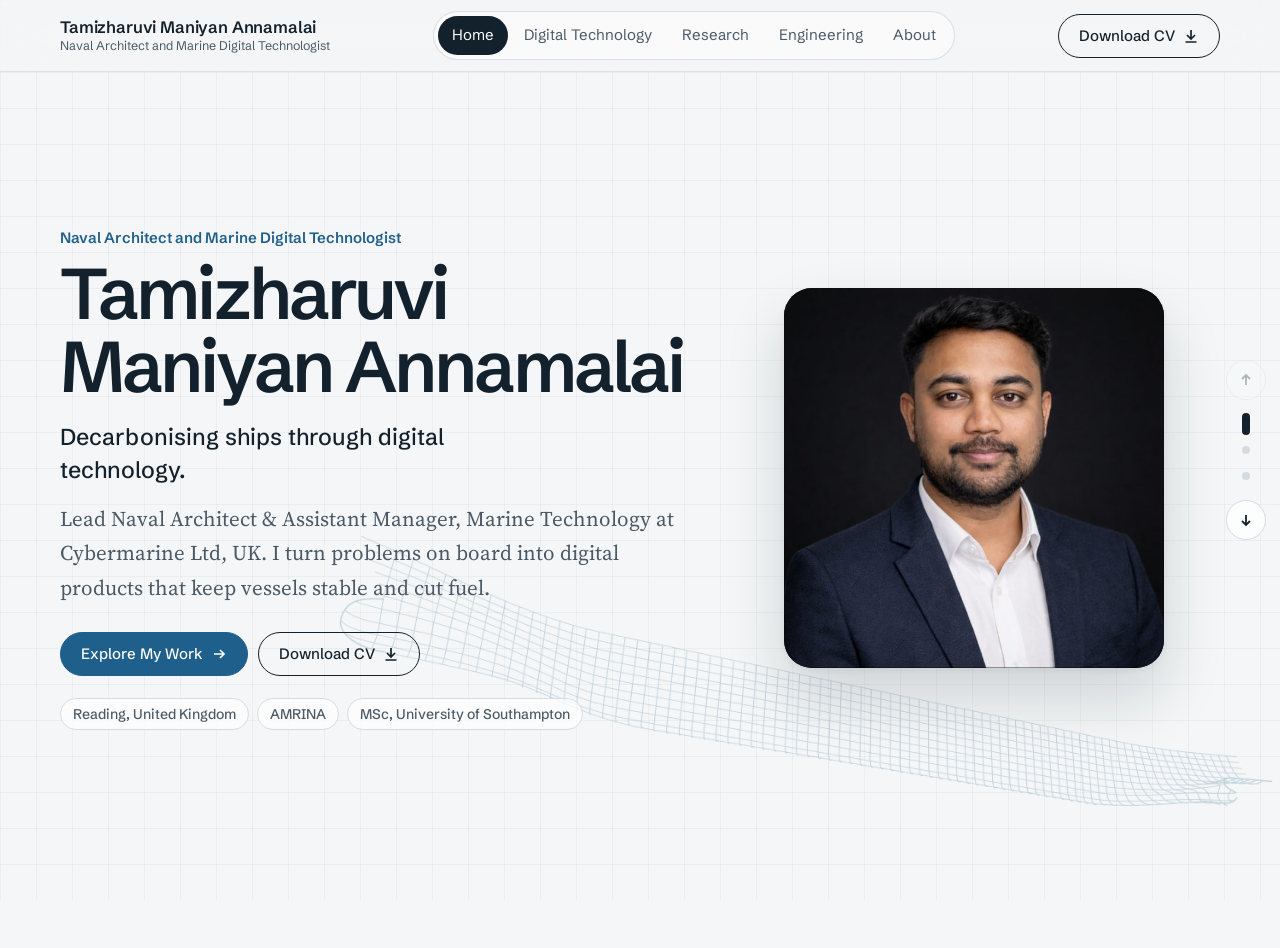
==== commit 564004cf: "Major Update" ====
--- a/index.html
+++ b/index.html
@@ -3,722 +3,77 @@
 <head>
 <meta charset="utf-8">
 <meta name="viewport" content="width=device-width, initial-scale=1">
-<title>Tamizharuvi Maniyan Annamalai, naval architect and marine digital technologist</title>
-<meta name="description" content="Lead Naval Architect and Assistant Manager, Marine Technology at Cybermarine. I design stability, heavy-lift and fuel-optimisation software for ships, and lead the naval architecture behind it. AMRINA.">
-<meta name="theme-color" content="#13212C">
-<meta property="og:title" content="Tamizharuvi Maniyan Annamalai">
-<meta property="og:description" content="Naval architect designing software for ship stability, heavy lifts and fuel use.">
-<meta property="og:type" content="profile">
-<meta property="og:url" content="https://www.hiaruvi.com/">
+<title>Tamizharuvi Maniyan Annamalai | Naval Architect and Marine Digital Technologist</title>
+<meta name="description" content="Naval architect and marine digital technologist. Lead Naval Architect & Assistant Manager, Marine Technology at Cybermarine Ltd, UK.">
+<meta name="theme-color" content="#F4F6F7">
+<meta property="og:title" content="Tamizharuvi Maniyan Annamalai | Naval Architect and Marine Digital Technologist">
+<meta property="og:description" content="Naval architect and marine digital technologist. Lead Naval Architect & Assistant Manager, Marine Technology at Cybermarine Ltd, UK.">
 <meta property="og:image" content="https://www.hiaruvi.com/img/profile-640.jpg">
-<link rel="canonical" href="https://www.hiaruvi.com/">
-<link rel="icon" href="data:image/svg+xml,%3Csvg xmlns='http://www.w3.org/2000/svg' viewBox='0 0 64 64'%3E%3Crect width='64' height='64' rx='14' fill='%2313212C'/%3E%3Cg transform='rotate(-8 32 34)'%3E%3Cpath d='M14 26h36v12c0 5-4 8-9 8H23c-5 0-9-3-9-8z' fill='%23EEF1F2'/%3E%3Cpath d='M14 36h36v2c0 5-4 8-9 8H23c-5 0-9-3-9-8z' fill='%23C0533F'/%3E%3C/g%3E%3C/svg%3E">
+<link rel="icon" href="data:image/svg+xml,%3Csvg xmlns='http://www.w3.org/2000/svg' viewBox='0 0 64 64'%3E%3Crect width='64' height='64' rx='16' fill='%2313212C'/%3E%3Cpath d='M14 26h36v10c0 6-4 10-10 10H24c-6 0-10-4-10-10z' fill='none' stroke='%239CC6DD' stroke-width='3'/%3E%3Cpath d='M10 36h44' stroke='%23F4F6F7' stroke-width='3'/%3E%3C/svg%3E">
 <link rel="preconnect" href="https://fonts.googleapis.com">
 <link rel="preconnect" href="https://fonts.gstatic.com" crossorigin>
-<link href="https://fonts.googleapis.com/css2?family=Schibsted+Grotesk:wght@400;500;600;700&family=Source+Serif+4:ital,opsz,wght@0,8..60,400;0,8..60,600;1,8..60,400&display=swap" rel="stylesheet">
-<script type="application/ld+json">
-{"@context":"https://schema.org","@type":"Person","name":"Tamizharuvi Maniyan Annamalai","alternateName":"Aruvi","jobTitle":"Lead Naval Architect & Assistant Manager, Marine Technology","worksFor":{"@type":"Organization","name":"Cybermarine"},"alumniOf":[{"@type":"CollegeOrUniversity","name":"University of Southampton"},{"@type":"CollegeOrUniversity","name":"AMET University"}],"address":{"@type":"PostalAddress","addressLocality":"Reading","addressCountry":"GB"},"url":"https://www.hiaruvi.com/","sameAs":["https://www.linkedin.com/in/aruvi-in/","https://github.com/aruvi-tn"]}
-</script>
-<style>
-:root{
-  --ground:#EEF1F2;
-  --panel:#F8FAFA;
-  --ink:#13212C;
-  --slate:#4A5965;
-  --rule:#CFD6DA;
-  --fathom:#2B6A8A;
-  --fathom-deep:#1E5370;
-  --oxide:#9E3B2C;
-  --oxide-soft:#C0533F;
-  --night:#13212C;
-  --night-text:#E7ECEF;
-  --night-muted:#A4B1BB;
-  --grotesk:"Schibsted Grotesk",system-ui,-apple-system,"Segoe UI",sans-serif;
-  --serif:"Source Serif 4",Georgia,"Times New Roman",serif;
-  --measure:66ch;
-  --wrap:1180px;
-  --gutter:clamp(16px,4vw,40px);
-}
-*{box-sizing:border-box}
-html{scroll-padding-top:24px}
-body{margin:0;background:var(--ground);color:var(--ink);font-family:var(--serif);font-size:18px;line-height:1.65;-webkit-font-smoothing:antialiased;text-rendering:optimizeLegibility}
-h1,h2,h3,h4,.ui{font-family:var(--grotesk)}
-img{display:block;max-width:100%;height:auto}
-a{color:var(--fathom-deep);text-decoration-thickness:1px;text-underline-offset:3px}
-a:hover{color:var(--ink)}
-:focus-visible{outline:2.5px solid var(--fathom);outline-offset:3px;border-radius:4px}
-.wrap{max-width:var(--wrap);margin:0 auto;padding:0 var(--gutter)}
-.skip{position:absolute;left:-9999px}
-.skip:focus{left:16px;top:16px;z-index:10;background:var(--ink);color:#fff;padding:10px 14px}
-p{margin:0 0 1em}
-
-/* ---------- Top bar ---------- */
-.top{display:flex;align-items:center;justify-content:space-between;gap:20px;padding:22px 0;font-family:var(--grotesk);font-size:15px}
-.top .me{font-weight:600;text-decoration:none;color:var(--ink);letter-spacing:-.01em}
-.top nav ul{display:flex;gap:26px;list-style:none;margin:0;padding:0}
-.top nav a{color:var(--slate);text-decoration:none}
-.top nav a:hover{color:var(--ink)}
-@media (max-width:820px){.top nav{display:none}}
-
-/* ---------- Hero ---------- */
-.hero{display:grid;grid-template-columns:minmax(0,5fr) minmax(0,7fr);gap:clamp(28px,5vw,64px);align-items:start;padding:clamp(28px,6vw,72px) 0 clamp(56px,8vw,96px)}
-.hero h1{margin:0;font-weight:600;font-size:clamp(40px,5.4vw,66px);line-height:1.02;letter-spacing:-.035em}
-.hero .role{margin:22px 0 0;font-family:var(--grotesk);font-size:19px;line-height:1.45;color:var(--ink);font-weight:500;max-width:30ch}
-.hero .intro{margin:18px 0 0;color:var(--slate);max-width:44ch}
-.hero .links{display:flex;flex-wrap:wrap;gap:10px;margin-top:28px;font-family:var(--grotesk)}
-.btn{display:inline-flex;align-items:center;min-height:46px;padding:0 20px;border-radius:999px;font:500 15px/1 var(--grotesk);text-decoration:none;border:1.5px solid var(--ink);color:var(--ink);background:transparent;cursor:pointer}
-.btn:hover{background:var(--ink);color:var(--ground)}
-.btn.fill{background:var(--ink);color:var(--ground)}
-.btn.fill:hover{background:var(--fathom-deep);border-color:var(--fathom-deep)}
-@media (max-width:960px){.hero{grid-template-columns:1fr}}
-
-/* ---------- Instrument ---------- */
-.lift{background:var(--panel);border:1px solid var(--rule);border-radius:16px;padding:22px 22px 18px;font-family:var(--grotesk)}
-.lift-head{display:flex;justify-content:space-between;align-items:baseline;gap:12px;flex-wrap:wrap}
-.lift-head h2{margin:0;font-size:17px;font-weight:600;letter-spacing:-.01em}
-.lift-head p{margin:0;font-size:14px;color:var(--slate)}
-.lift svg{width:100%;height:auto;margin:6px 0 4px}
-.readout{display:grid;grid-template-columns:repeat(3,minmax(0,1fr));gap:12px;margin:6px 0 16px}
-.readout div{border-top:2px solid var(--ink);padding-top:8px}
-.readout div.warn{border-top-color:var(--oxide)}
-.readout b{display:block;font-size:clamp(24px,3vw,32px);font-weight:600;letter-spacing:-.02em;font-variant-numeric:tabular-nums;line-height:1.1}
-.readout span{font-size:13.5px;color:var(--slate)}
-.controls{display:grid;grid-template-columns:repeat(2,minmax(0,1fr));gap:12px 24px}
-.controls label{display:flex;justify-content:space-between;font-size:14px;color:var(--slate);margin-bottom:4px}
-.controls output{color:var(--ink);font-weight:600;font-variant-numeric:tabular-nums}
-input[type=range]{width:100%;accent-color:var(--ink);height:28px;margin:0}
-.actions{display:flex;flex-wrap:wrap;gap:8px;margin-top:14px}
-.chip{min-height:40px;padding:0 14px;border-radius:999px;border:1.5px solid var(--rule);background:#fff;font:500 14px/1 var(--grotesk);color:var(--ink);cursor:pointer}
-.chip:hover{border-color:var(--ink)}
-.chip[aria-pressed=true]{background:var(--ink);border-color:var(--ink);color:#fff}
-.chip.danger[aria-pressed=true]{background:var(--oxide);border-color:var(--oxide)}
-.lift .note{margin:14px 0 0;font-size:13.5px;line-height:1.5;color:var(--slate)}
-.lift .status{min-height:1.5em;margin:10px 0 0;font-size:14.5px;font-weight:500}
-.lift .status.bad{color:var(--oxide)}
-@media (max-width:520px){.controls{grid-template-columns:1fr}.readout b{font-size:22px}}
-
-/* ---------- Sections ---------- */
-.sec{padding:clamp(64px,9vw,112px) 0;border-top:1px solid var(--rule)}
-.sec-title{display:grid;grid-template-columns:minmax(0,4fr) minmax(0,8fr);gap:24px 48px;margin-bottom:clamp(32px,5vw,56px);align-items:end}
-.sec-title h2{margin:0;font-size:clamp(30px,3.6vw,44px);font-weight:600;letter-spacing:-.03em;line-height:1.05}
-.sec-title p{margin:0;color:var(--slate);max-width:52ch}
-@media (max-width:820px){.sec-title{grid-template-columns:1fr}}
-
-/* about */
-.about{display:grid;grid-template-columns:minmax(0,4fr) minmax(0,8fr);gap:clamp(28px,5vw,48px);align-items:start}
-.portrait{margin:0;border-radius:16px;overflow:hidden;background:#0d0d0d;max-width:360px}
-.about-text{max-width:var(--measure)}
-.about-text p:first-child{font-size:clamp(21px,2.1vw,25px);line-height:1.45;color:var(--ink)}
-.about-text p{color:var(--slate)}
-.facts{display:grid;grid-template-columns:repeat(2,minmax(0,1fr));gap:0 32px;margin:28px 0 0;padding:0;list-style:none;font-family:var(--grotesk);font-size:15.5px}
-.facts li{padding:12px 0;border-top:1px solid var(--rule)}
-.facts dt,.facts .k{color:var(--slate);font-size:13.5px;display:block}
-@media (max-width:820px){.about{grid-template-columns:1fr}.portrait{max-width:260px}}
-@media (max-width:520px){.facts{grid-template-columns:1fr}}
-
-/* products */
-.product{display:grid;grid-template-columns:minmax(0,4fr) minmax(0,8fr);gap:16px 48px;padding:36px 0;border-top:1px solid var(--rule)}
-.product:first-of-type{border-top:2px solid var(--ink)}
-.product h3{margin:0;font-size:24px;font-weight:600;letter-spacing:-.02em;line-height:1.2}
-.product .when{margin-top:8px;font-family:var(--grotesk);font-size:14.5px;color:var(--slate)}
-.product .result{margin-top:16px;font-family:var(--grotesk);font-size:15px;font-weight:500;color:var(--fathom-deep);line-height:1.45;max-width:28ch}
-.product .body{max-width:var(--measure)}
-.product .body p{color:var(--slate)}
-.product .body p.lead{color:var(--ink)}
-.product ul{margin:0;padding-left:1.1em;color:var(--slate)}
-.product li{margin-bottom:.45em}
-.product li::marker{color:var(--fathom)}
-@media (max-width:820px){.product{grid-template-columns:1fr}.product .result{max-width:none}}
-
-/* engineering list */
-.eng{border-top:2px solid var(--ink)}
-.eng details{border-bottom:1px solid var(--rule)}
-.eng summary{list-style:none;cursor:pointer;display:grid;grid-template-columns:minmax(0,4fr) minmax(0,6fr) minmax(0,2fr);gap:8px 48px;align-items:baseline;padding:22px 0;font-family:var(--grotesk)}
-.eng summary::-webkit-details-marker{display:none}
-.eng summary h3{margin:0;font-size:20px;font-weight:600;letter-spacing:-.015em;line-height:1.25}
-.eng summary .what{font-size:16px;color:var(--slate)}
-.eng summary .yr{font-size:14.5px;color:var(--slate);text-align:right;display:flex;justify-content:flex-end;align-items:center;gap:12px;font-variant-numeric:tabular-nums}
-.eng summary .yr::after{content:"";width:9px;height:9px;border-right:1.5px solid var(--ink);border-bottom:1.5px solid var(--ink);transform:rotate(45deg) translateY(-3px);transition:transform .25s ease}
-.eng details[open] summary .yr::after{transform:rotate(-135deg) translateY(-2px)}
-.eng summary:hover h3{color:var(--fathom-deep)}
-.eng .inner{display:grid;grid-template-columns:minmax(0,4fr) minmax(0,8fr);gap:16px 48px;padding:0 0 28px}
-.eng .inner .meta{font-family:var(--grotesk);font-size:14.5px;color:var(--slate);line-height:1.5}
-.eng .inner .meta b{display:block;color:var(--ink);font-weight:500}
-.eng .inner .meta div+div{margin-top:10px}
-.eng .inner .txt{max-width:var(--measure);color:var(--slate)}
-.eng .inner ul{margin:0;padding-left:1.1em}
-.eng .inner li{margin-bottom:.4em}
-.eng .inner li::marker{color:var(--fathom)}
-.eng .inner figure{margin:0 0 18px;border-radius:10px;overflow:hidden;background:var(--panel)}
-@media (max-width:820px){.eng summary{grid-template-columns:1fr auto}.eng summary .what{grid-column:1}.eng summary .yr{grid-column:2;grid-row:1}.eng .inner{grid-template-columns:1fr}}
-.also{margin-top:40px;display:grid;grid-template-columns:minmax(0,4fr) minmax(0,8fr);gap:16px 48px}
-.also h3{margin:0;font-size:18px;font-weight:600}
-.also p{margin:0 0 12px;color:var(--slate);max-width:var(--measure)}
-.also p b{color:var(--ink);font-family:var(--grotesk);font-weight:600}
-@media (max-width:820px){.also{grid-template-columns:1fr}}
-
-/* publications */
-.pubs{list-style:none;margin:0;padding:0;border-top:2px solid var(--ink)}
-.pubs li{display:grid;grid-template-columns:minmax(0,4fr) minmax(0,8fr);gap:8px 48px;padding:28px 0;border-bottom:1px solid var(--rule)}
-.pubs .venue{font-family:var(--grotesk);font-size:15px;color:var(--slate);line-height:1.5}
-.pubs .venue b{display:block;color:var(--ink);font-weight:600;font-size:16px}
-.pubs h3{margin:0 0 8px;font-size:21px;font-weight:600;letter-spacing:-.015em;line-height:1.3}
-.pubs p{margin:0;color:var(--slate);max-width:var(--measure)}
-.pubs .with{margin-top:8px;font-family:var(--grotesk);font-size:14.5px;color:var(--slate)}
-@media (max-width:820px){.pubs li{grid-template-columns:1fr}}
-
-/* notes */
-.notes{display:grid;grid-template-columns:repeat(3,minmax(0,1fr));gap:20px}
-.notes a{display:block;padding:24px 24px 26px;background:var(--panel);border:1px solid var(--rule);border-radius:12px;text-decoration:none;color:var(--ink)}
-.notes a:hover{border-color:var(--ink)}
-.notes .topic{font-family:var(--grotesk);font-size:14px;color:var(--fathom-deep);font-weight:500}
-.notes h3{margin:10px 0 10px;font-size:20px;font-weight:600;letter-spacing:-.015em;line-height:1.3}
-.notes p{margin:0;font-size:16px;color:var(--slate)}
-@media (max-width:900px){.notes{grid-template-columns:1fr}}
-
-/* timeline */
-.timeline{list-style:none;margin:0;padding:0;position:relative}
-.timeline::before{content:"";position:absolute;left:calc(33.333% - 24px);top:8px;bottom:8px;width:1.5px;background:var(--rule)}
-.timeline li{display:grid;grid-template-columns:minmax(0,4fr) minmax(0,8fr);gap:6px 48px;padding:0 0 32px;position:relative}
-.timeline li::before{content:"";position:absolute;left:calc(33.333% - 29px);top:9px;width:12px;height:12px;border-radius:50%;background:var(--ground);border:2px solid var(--ink)}
-.timeline li.now::before{background:var(--fathom);border-color:var(--fathom)}
-.timeline li.break::before{border-style:dashed;border-color:var(--slate)}
-.timeline .when{font-family:var(--grotesk);font-size:15px;color:var(--slate);text-align:right;padding-right:24px;font-variant-numeric:tabular-nums}
-.timeline h3{margin:0;font-size:19px;font-weight:600;letter-spacing:-.01em;line-height:1.35}
-.timeline .org{font-family:var(--grotesk);font-size:15px;color:var(--slate);margin:2px 0 8px}
-.timeline p{margin:0;color:var(--slate);max-width:var(--measure);font-size:17px}
-@media (max-width:820px){
-  .timeline::before{left:5px}
-  .timeline li{grid-template-columns:1fr;padding-left:30px}
-  .timeline li::before{left:0}
-  .timeline .when{text-align:left;padding-right:0}
-}
-.creds{display:grid;grid-template-columns:repeat(3,minmax(0,1fr));gap:20px;margin-top:48px}
-.creds>div{padding:22px;background:var(--panel);border:1px solid var(--rule);border-radius:12px}
-.creds h3{margin:0 0 4px;font-size:18px;font-weight:600;letter-spacing:-.01em}
-.creds .src{font-family:var(--grotesk);font-size:15px;color:var(--slate)}
-.creds p{margin:12px 0 0;font-size:16px;color:var(--slate)}
-@media (max-width:900px){.creds{grid-template-columns:1fr}}
-
-/* toolkit */
-.kit{display:grid;grid-template-columns:repeat(4,minmax(0,1fr));gap:28px;font-family:var(--grotesk)}
-.kit h3{margin:0 0 10px;font-size:16px;font-weight:600}
-.kit p{margin:0;font-size:15.5px;color:var(--slate);line-height:1.6}
-@media (max-width:900px){.kit{grid-template-columns:repeat(2,minmax(0,1fr))}}
-@media (max-width:520px){.kit{grid-template-columns:1fr}}
-
-/* contact */
-.contact{background:var(--night);color:var(--night-text);padding:clamp(72px,10vw,120px) 0 40px}
-.contact h2{margin:0;font-size:clamp(34px,4.6vw,56px);font-weight:600;letter-spacing:-.035em;line-height:1.05;max-width:18ch}
-.contact .lede{margin:20px 0 0;color:var(--night-muted);max-width:52ch}
-.contact dl{display:grid;grid-template-columns:repeat(4,minmax(0,1fr));gap:24px;margin:48px 0 0;font-family:var(--grotesk)}
-.contact dt{font-size:14px;color:var(--night-muted)}
-.contact dd{margin:6px 0 0;font-size:17px;word-break:break-word}
-.contact a{color:var(--night-text)}
-.contact a:hover{color:#9CC6DD}
-.contact :focus-visible{outline-color:#9CC6DD}
-.contact footer{margin-top:72px;padding-top:20px;border-top:1px solid #2A3A47;display:flex;justify-content:space-between;flex-wrap:wrap;gap:12px;font-family:var(--grotesk);font-size:14px;color:var(--night-muted)}
-@media (max-width:900px){.contact dl{grid-template-columns:repeat(2,minmax(0,1fr))}}
-@media (max-width:520px){.contact dl{grid-template-columns:1fr}}
-
-@media (prefers-reduced-motion:reduce){*{transition:none!important;animation:none!important}}
-@media print{.lift .controls,.lift .actions,.top nav{display:none}.contact{background:#fff;color:#000}}
-</style>
+<link href="https://fonts.googleapis.com/css2?family=Schibsted+Grotesk:wght@400;500;600;700&family=Source+Serif+4:opsz,wght@8..60,400;8..60,600&display=swap" rel="stylesheet">
+<link rel="stylesheet" href="assets/site.css">
 </head>
 <body>
-<a class="skip" href="#main">Skip to content</a>
+<a class="skip" href="#main">Skip to Content</a>
+<div class="bg" aria-hidden="true"><img src="img/lines/iso-full.png" alt="" onerror="this.remove()"></div>
+<header class="top"><div class="wrap">
+  <a class="me" href="index.html"><b>Tamizharuvi Maniyan Annamalai</b><span>Naval Architect and Marine Digital Technologist</span></a>
+  <nav aria-label="Main"><ul class="menu"><li><a href="index.html" aria-current="page">Home</a></li><li><a href="digital.html">Digital Technology</a></li><li><a href="research.html">Research</a></li><li><a href="engineering.html">Engineering</a></li><li><a href="about.html">About</a></li></ul></nav>
+  <div class="right">
+    <a class="btn" href="Tamizharuvi_CV.pdf" download><span class="lbl">Download CV</span><svg class="ico" viewBox="0 0 16 16" fill="none" stroke="currentColor" stroke-width="1.7" aria-hidden="true"><path d="M8 2v9M4 7l4 4 4-4M2.5 14h11"/></svg></a>
+    <button class="burger" type="button" aria-label="Menu" aria-expanded="false"><svg width="18" height="18" viewBox="0 0 18 18" fill="none" stroke="currentColor" stroke-width="1.8" aria-hidden="true"><path d="M2 5h14M2 9h14M2 13h14"/></svg></button>
+  </div>
+</div></header>
+<div class="drawer"><ul><li><a href="index.html" aria-current="page">Home</a></li><li><a href="digital.html">Digital Technology</a></li><li><a href="research.html">Research</a></li><li><a href="engineering.html">Engineering</a></li><li><a href="about.html">About</a></li></ul></div>
+<main id="main" class="deck">
+<section class="sec" id="intro" data-label="Introduction" aria-label="Introduction"><div class="sec-in"><div class="hero">
+  <div>
+    <div class="eyebrow">Naval Architect and Marine Digital Technologist</div>
+    <h1 class="title">Tamizharuvi Maniyan Annamalai</h1>
+    <p class="role">Decarbonising ships through digital technology.</p>
+    <p class="lead">Lead Naval Architect &amp; Assistant Manager, Marine Technology at Cybermarine Ltd, UK. I turn problems on board into digital products that keep vessels stable and cut fuel.</p>
+    <div class="acts"><a class="btn primary" href="digital.html">Explore My Work<svg class="ico arw" viewBox="0 0 16 16" fill="none" stroke="currentColor" stroke-width="1.7" aria-hidden="true"><path d="M3 8h10M9 4l4 4-4 4"/></svg></a><a class="btn" href="Tamizharuvi_CV.pdf" download>Download CV<svg class="ico" viewBox="0 0 16 16" fill="none" stroke="currentColor" stroke-width="1.7" aria-hidden="true"><path d="M8 2v9M4 7l4 4 4-4M2.5 14h11"/></svg></a></div>
+    <div class="meta-row"><span>Reading, United Kingdom</span><span>AMRINA</span><span>MSc, University of Southampton</span></div>
+  </div>
+  <figure class="portrait"><img src="img/profile-640.jpg" alt="Portrait of Tamizharuvi Maniyan Annamalai" width="640" height="640"></figure>
+</div></div></section>
+<section class="sec" id="work" data-label="Main Work" aria-label="Main Work"><div class="sec-in"><div class="sec-head"><div class="eyebrow">Companies and Main Work</div><h2 class="title">Companies I’ve Worked With</h2></div>
+<div class="cos">
+  <div><b>Boskalis</b><span>CyberMaster3D heavy-lift modules</span></div>
+  <div><b>Maersk</b><span>eSAIL wind-assisted propulsion</span></div>
+  <div><b>Njord</b><span>eSAIL integration</span></div>
+  <div><b>National Geographic, Lindblad Expeditions</b><span>CyberMaster3D and motion studies</span></div>
+  <div><b>JANA Marine Services</b><span>Diving support vessel studies</span></div>
+</div>
+<p class="also">Programmes and Approvals: Innovate UK, Lloyd’s Register</p>
+<div class="feat">
+  <a class="card dark" href="digital.html#suma"><span class="tag">Innovate UK, Smart Shipping Acceleration Fund</span><h3>SUMA EFE</h3><p>AI/ML software that recommends the propeller pitch and engine RPM with the lowest fuel use. Installed on board RV Prince Madog and type approved by Lloyd’s Register.</p><span class="go">Read the Story<svg class="ico arw" viewBox="0 0 16 16" fill="none" stroke="currentColor" stroke-width="1.7" aria-hidden="true"><path d="M3 8h10M9 4l4 4-4 4"/></svg></span></a>
+  <a class="card" href="digital.html#heavy-lift"><span class="tag">CyberMaster3D, Boskalis</span><h3>Heavy Lift, Anti-Heeling and Draft Survey</h3><p>Plan a crane lift before it happens, with live draft and tank sensors on one screen. Repeat order for two more vessels.</p><span class="go">Read the Story<svg class="ico arw" viewBox="0 0 16 16" fill="none" stroke="currentColor" stroke-width="1.7" aria-hidden="true"><path d="M3 8h10M9 4l4 4-4 4"/></svg></span></a>
+  <a class="card" href="digital.html#gmod"><span class="tag">Grain Stability</span><h3>G-Mod</h3><p>Keeps bulk carriers compliant with amended grain rules without replacing their loadicators. A 47-vessel programme.</p><span class="go">Read the Story<svg class="ico arw" viewBox="0 0 16 16" fill="none" stroke="currentColor" stroke-width="1.7" aria-hidden="true"><path d="M3 8h10M9 4l4 4-4 4"/></svg></span></a>
+</div></div></section>
+<section class="sec" id="journey" data-label="My Journey" aria-label="My Journey"><div class="sec-in"><div class="sec-head"><div class="eyebrow">My Journey</div><h2 class="title">From Shipyard Drawings to Ship Software</h2></div>
+<ol class="steps">
+  <li class="key"><span class="when">2026, United Kingdom</span><h3>Lead Naval Architect &amp; Assistant Manager</h3><p>Leading digital products, CyberMaster3D deliveries and the naval architecture team.</p></li>
+  <li><span class="when">2024 to 2026, United Kingdom</span><h3>Ship Software</h3><p>SUMA EFE under Innovate UK, CyberMaster3D heavy-lift modules and G-Mod.</p></li>
+  <li><span class="when">2023 to 2024, Southampton</span><h3>MSc, With Merit</h3><p>CFD of wind-assisted ships, maritime robotics and towing tank work.</p></li>
+  <li><span class="when">2018 to 2023, India</span><h3>Design and Team Leadership</h3><p>From 3D models and drydock gates to leading teams on the HYDRA aquafarm.</p></li>
+</ol>
+<div class="sec-head" style="margin:34px 0 14px"><div class="eyebrow">Latest Publications</div></div>
+<div class="grid2">
+  <a class="card" href="research.html#papers"><span class="tag">SMATECH 2026, London</span><h3>Optimal Steaming with Controllable Pitch Propulsion</h3><p>Lead author and presenter. The method behind SUMA EFE.</p><span class="go">View Publications<svg class="ico arw" viewBox="0 0 16 16" fill="none" stroke="currentColor" stroke-width="1.7" aria-hidden="true"><path d="M3 8h10M9 4l4 4-4 4"/></svg></span></a>
+  <a class="card" href="research.html#papers"><span class="tag">SMATECH 2026, London</span><h3>Ensuring Fatigue Life of WAPS Foundations</h3><p>Lead author. Fatigue of wind-assisted propulsion foundations.</p><span class="go">View Publications<svg class="ico arw" viewBox="0 0 16 16" fill="none" stroke="currentColor" stroke-width="1.7" aria-hidden="true"><path d="M3 8h10M9 4l4 4-4 4"/></svg></span></a>
+</div><footer class="foot">
+  <div><b>Tamizharuvi Maniyan Annamalai</b><span class="k">Lead Naval Architect &amp; Assistant Manager, Marine Technology, Cybermarine Ltd</span></div>
+  <div><span class="k">Email</span><a href="mailto:tamizharuvi_a@cybermarine.org">tamizharuvi_a@cybermarine.org</a></div>
+  <div><span class="k">LinkedIn</span><a href="https://www.linkedin.com/in/aruvi-in/" rel="noopener">linkedin.com/in/aruvi-in</a></div>
+  <a class="btn" href="Tamizharuvi_CV.pdf" download>Download CV<svg class="ico" viewBox="0 0 16 16" fill="none" stroke="currentColor" stroke-width="1.7" aria-hidden="true"><path d="M8 2v9M4 7l4 4 4-4M2.5 14h11"/></svg></a>
+</footer></div></section>
+</main>
+<div class="dots" aria-label="Sections"><button class="arrow prev" type="button" aria-label="Previous Section"><svg width="16" height="16" viewBox="0 0 16 16" fill="none" stroke="currentColor" stroke-width="1.8" aria-hidden="true"><path d="M8 13V3M4 7l4-4 4 4"/></svg></button><ol></ol><button class="arrow next" type="button" aria-label="Next Section"><svg width="16" height="16" viewBox="0 0 16 16" fill="none" stroke="currentColor" stroke-width="1.8" aria-hidden="true"><path d="M8 3v10M4 9l4 4 4-4"/></svg></button></div>
+<button class="totop" type="button" aria-label="Back to Top"><svg width="16" height="16" viewBox="0 0 16 16" fill="none" stroke="currentColor" stroke-width="1.8" aria-hidden="true"><path d="M8 13V3M4 7l4-4 4 4"/></svg></button>
+<script src="assets/site.js"></script>
 
-<div class="wrap">
-  <header class="top">
-    <a class="me" href="#main">Tamizharuvi M. Annamalai</a>
-    <nav aria-label="Sections">
-      <ul>
-        <li><a href="#products">Software</a></li>
-        <li><a href="#engineering">Engineering</a></li>
-        <li><a href="#papers">Papers</a></li>
-        <li><a href="#career">Career</a></li>
-        <li><a href="#contact">Contact</a></li>
-      </ul>
-    </nav>
-  </header>
-</div>
-
-<main id="main">
-<div class="wrap">
-  <section class="hero" aria-labelledby="name">
-    <div>
-      <h1 id="name">Tamizharuvi Maniyan Annamalai</h1>
-      <p class="role">Naval architect. I design the software crews use to keep ships stable, plan heavy lifts and burn less fuel.</p>
-      <p class="intro">Lead Naval Architect and Assistant Manager, Marine Technology at Cybermarine, based in Reading. Associate Member of the Royal Institution of Naval Architects.</p>
-      <div class="links">
-        <a class="btn fill" href="#products">See the software</a>
-        <a class="btn" href="#contact">Contact me</a>
-      </div>
-    </div>
-
-    <!-- Interactive heavy-lift stability check -->
-    <div class="lift" id="lift">
-      <div class="lift-head">
-        <h2>Plan the lift before it happens</h2>
-        <p>Move the load and see the ship respond</p>
-      </div>
-      <svg viewBox="190 -95 560 435" role="img" aria-labelledby="liftTitle liftDesc">
-        <title id="liftTitle">Crane vessel cross-section</title>
-        <desc id="liftDesc">A midship section of a crane vessel heeling as the crane lifts a load over the side. The heel angle is shown in the readings below.</desc>
-        <defs>
-          <clipPath id="below"><rect x="0" y="250" width="800" height="200"/></clipPath>
-          <clipPath id="above"><rect x="0" y="-130" width="800" height="380"/></clipPath>
-        </defs>
-        <!-- sea -->
-        <rect x="0" y="250" width="800" height="100" fill="#D8E5EB"/>
-        <defs><path id="hullShape" d="M272 210 L528 210 L528 290 Q528 306 512 306 L288 306 Q272 306 272 290 Z"/></defs>
-        <g id="ship">
-          <!-- hull below water is red oxide, topside ink -->
-          <use href="#hullShape" fill="#13212C"/>
-        </g>
-        <g clip-path="url(#below)"><use id="hullWet" href="#hullShape" fill="#9E3B2C"/></g>
-        <g id="ship2">
-          <rect x="268" y="204" width="264" height="6" fill="#13212C"/>
-          <!-- tanks -->
-          <rect id="tankP" x="282" y="276" width="46" height="22" fill="none" stroke="#EEF1F2" stroke-width="1.5" opacity=".7"/>
-          <rect id="tankPfill" x="283" y="297" width="44" height="0" fill="#7FB0C9"/>
-          <rect x="472" y="276" width="46" height="22" fill="none" stroke="#EEF1F2" stroke-width="1.5" opacity=".7"/>
-          <!-- centreline -->
-          <line x1="400" y1="200" x2="400" y2="312" stroke="#EEF1F2" stroke-width="1" stroke-dasharray="4 4" opacity=".6"/>
-          <!-- crane -->
-          <rect x="496" y="160" width="16" height="44" fill="#13212C"/>
-          <line id="boom" x1="504" y1="162" x2="620" y2="-40" stroke="#13212C" stroke-width="7" stroke-linecap="round"/>
-          <line id="wire" x1="620" y1="-40" x2="620" y2="60" stroke="#13212C" stroke-width="1.5"/>
-          <rect id="load" x="600" y="60" width="40" height="30" rx="2" fill="#C0533F"/>
-        </g>
-        <!-- waterline and heel reference (do not rotate) -->
-        <line x1="190" y1="250" x2="750" y2="250" stroke="#2B6A8A" stroke-width="1.5"/>
-        <line id="vert" x1="400" y1="140" x2="400" y2="340" stroke="#4A5965" stroke-width="1" stroke-dasharray="2 5"/>
-        <text x="204" y="242" font-family="Schibsted Grotesk, sans-serif" font-size="14" fill="#2B6A8A">Waterline</text>
-      </svg>
-
-      <div class="readout" aria-live="polite">
-        <div id="heelBox"><b id="heelOut">0.0°</b><span>Heel</span></div>
-        <div><b id="gmOut">3.00 m</b><span>Effective GM</span></div>
-        <div><b id="balOut">0 t</b><span>Port ballast</span></div>
-      </div>
-
-      <div class="controls">
-        <div>
-          <label for="w">Load <output id="wOut" for="w">250 t</output></label>
-          <input id="w" type="range" min="0" max="400" step="10" value="250">
-        </div>
-        <div>
-          <label for="r">Outreach from centreline <output id="rOut" for="r">24 m</output></label>
-          <input id="r" type="range" min="14" max="30" step="1" value="24">
-        </div>
-      </div>
-      <div class="actions">
-        <button class="chip" id="ballast" type="button" aria-pressed="false">Counter-ballast</button>
-        <button class="chip danger" id="drop" type="button" aria-pressed="false">Lose the load</button>
-      </div>
-      <p class="status" id="status" role="status"></p>
-      <p class="note">A simplified version of the heavy-lift check I designed for CyberMaster3D. Illustrative vessel: 12,000 t displacement, GM 3.0 m, wall-sided small-angle method. The real module works from the vessel’s hydrostatics and live tank and draft sensors.</p>
-    </div>
-  </section>
-</div>
-
-<!-- ABOUT -->
-<section class="sec" id="about" aria-labelledby="aboutTitle">
-  <div class="wrap">
-    <div class="about">
-      <figure class="portrait"><img src="img/profile-640.jpg" alt="Portrait of Tamizharuvi Maniyan Annamalai" width="640" height="640" loading="lazy"></figure>
-      <div class="about-text">
-        <h2 id="aboutTitle" class="visually-hidden" style="position:absolute;left:-9999px">About</h2>
-        <p>I started out drawing drydock gates and modelling hulls in Mumbai. Eight years on, I write the logic behind the software that ships run on.</p>
-        <p>At Cybermarine I lead the design of digital products for ship performance, stability and onboard operations. I write the architecture, calculation logic, screen layout and specification for each product, then take it to delivery with the software team. I also lead our naval architecture team on stability, load line, grain stability and class approvals, mentor junior engineers and help recruit trainees.</p>
-        <p>Before that came five years of ship design and production engineering in Mumbai, and an MSc at the University of Southampton where my thesis coupled hull and Flettner-rotor CFD for wind-assisted ships.</p>
-        <ul class="facts">
-          <li><span class="k">Role</span>Lead Naval Architect &amp; Assistant Manager, Marine Technology</li>
-          <li><span class="k">Company</span>Cybermarine, UK (remote)</li>
-          <li><span class="k">Membership</span>AMRINA, Royal Institution of Naval Architects</li>
-          <li><span class="k">Education</span>MSc Maritime Engineering Science, Southampton (Merit)</li>
-        </ul>
-      </div>
-    </div>
-  </div>
-</section>
-
-<!-- PRODUCTS -->
-<section class="sec" id="products" aria-labelledby="productsTitle">
-  <div class="wrap">
-    <div class="sec-title">
-      <h2 id="productsTitle">Software I designed</h2>
-      <p>Each product started with a problem on board or at class. I wrote the specification and logic, and led the software team to delivery.</p>
-    </div>
-
-    <article class="product">
-      <div>
-        <h3>CyberMaster3D Heavy Lift, Anti-Heeling and Draft Survey</h3>
-        <div class="when">2025 to present</div>
-        <div class="result">In service on board. The owner has ordered it for two more vessels.</div>
-      </div>
-      <div class="body">
-        <p class="lead">On a heavy-lift offshore vessel, the main cranes were run separately from the loadicator. I added three modules to CyberMaster3D and connected them to live draft and tank sensors, so the crew see the whole vessel on one screen and plan a lift before it happens.</p>
-        <ul>
-          <li>I designed the logic, the crane centre-of-gravity algorithm and the interface, and led the software team through delivery.</li>
-          <li>The crew plan a lift, see its effect on stability and get the ballast calculated before lifting, including the case where the load is suddenly lost.</li>
-          <li>The draft survey module locates unknown weights, including flooding, from measured drafts.</li>
-        </ul>
-      </div>
-    </article>
-
-    <article class="product">
-      <div>
-        <h3>SUMA EFE, fuel and emissions optimisation</h3>
-        <div class="when">Nov 2024 to Mar 2026, Innovate UK Smart Shipping Acceleration Fund</div>
-        <div class="result">Lloyd’s Register type approval, March 2026. Project end report modelled 2 to 6% fuel savings.</div>
-      </div>
-      <div class="body">
-        <p class="lead">Masters of controllable-pitch propeller vessels often run them like fixed-pitch ones, because the best pitch for the conditions is hard to find. SUMA reads wind, waves and current, works out resistance and power demand, and recommends the pitch and engine RPM that use the least fuel.</p>
-        <ul>
-          <li>I took an early Cybermarine idea and made it a product: architecture, technical features, logic, interface and specification. I led the developers through testing.</li>
-          <li>Under the Innovate UK SSAF project it moved to a machine-learning model as SUMA EFE. I was on board the research vessel Prince Madog for inspection and installation, and Innovate UK signed off the end report.</li>
-          <li>I led the product through Lloyd’s Register type approval.</li>
-        </ul>
-      </div>
-    </article>
-
-    <article class="product">
-      <div>
-        <h3>G-Mod, grain stability for existing loadicators</h3>
-        <div class="when">Cybermarine</div>
-        <div class="result">Delivered across a 47-vessel bulk carrier programme, most already class approved.</div>
-      </div>
-      <div class="body">
-        <p class="lead">When class amended the grain stability rules for bulk carriers, owners did not want to replace the loadicators already on board. I led Cybermarine’s grain stability work: I studied the amendment, built tools to calculate the amended moments and developed G-Mod, a grain stability version of CyberMaster.</p>
-        <p>G-Mod imports condition reports from the vessel’s existing loadicator, rebuilds each loading condition, checks it against the amended grain rules and produces a new report. Owners stay compliant without new hardware.</p>
-      </div>
-    </article>
-
-    <article class="product">
-      <div>
-        <h3>Stability booklet automation</h3>
-        <div class="when">Cybermarine</div>
-        <div class="result">Quicker, consistent revisions with the right criteria applied every time.</div>
-      </div>
-      <div class="body">
-        <p class="lead">Stability booklets were assembled by hand. It was slow, criteria were sometimes missed or applied wrongly, and every revision brought the same errors back. I wrote the specification and logic for a tool that automates it, and the software team built it.</p>
-        <p>It takes the vessel’s inputs and selects the applicable stability criteria automatically, and keeps models, run files and loading conditions in one place with shared storage.</p>
-      </div>
-    </article>
-
-    <article class="product">
-      <div>
-        <h3>JoRes4 tug digital hull geometry</h3>
-        <div class="when">Dec 2024, University of Southampton</div>
-        <div class="result">Published as open CFD validation data on <a href="https://jores.net/" rel="noopener">jores.net</a>.</div>
-      </div>
-      <div class="body">
-        <p class="lead">I converted a dry-dock 3D laser scan of the JoRes4 tug into a clean, CFD-ready hull geometry, and found and corrected a propeller asymmetry against the as-designed geometry.</p>
-        <p>It was published with co-authors from the JoRes project, the University of Southampton and Wärtsilä.</p>
-      </div>
-    </article>
-
-    <p style="margin:32px 0 0;font-family:var(--grotesk);font-size:15.5px;color:var(--slate)">I have also added passenger vessel damage stability to CyberMaster, and lead CyberMaster3D deliveries and new modules.</p>
-  </div>
-</section>
-
-<!-- ENGINEERING -->
-<section class="sec" id="engineering" aria-labelledby="engTitle">
-  <div class="wrap">
-    <div class="sec-title">
-      <h2 id="engTitle">Engineering and consultancy</h2>
-      <p>Modification, stability, hydrodynamics and production work alongside the software. Open a project for the scope.</p>
-    </div>
-
-    <div class="eng">
-      <details>
-        <summary><h3>CSV Boka Northern Ocean</h3><span class="what">Ten modification packages for new ROV systems, Bureau Veritas class</span><span class="yr">2025</span></summary>
-        <div class="inner">
-          <div class="meta"><div><b>Client</b>Boskalis Subsea Services</div><div><b>Class</b>Bureau Veritas</div><div><b>Rules</b>SPS Code, SOLAS, ICLL, CAP 437</div></div>
-          <div class="txt">
-            <figure><img src="img/projects/boka-northern-ocean.jpg" alt="CSV Boka Northern Ocean modification model" loading="lazy" onerror="this.parentNode.remove()"></figure>
-            <p>Deck reconfiguration and system modifications on an SPS-Code subsea construction vessel, designed to stay inside its existing statutory and class envelope.</p>
-            <ul>
-              <li>Gangway access rearrangement, PDU container installation, 400 t crane bucket relocation and bumper protection.</li>
-              <li>High closing bulwarks with hinged freeing ports, with ICLL freeing-port evaluation and loadline plan updates.</li>
-              <li>Project office converted to an ROV control room, with fire safety, escape, HVAC and electrical engineering per SPS Code and SOLAS.</li>
-              <li>Fire pump relocation with sea chest sizing and NPSH calculations, and a gastight cofferdam over an Ex-rated battery room.</li>
-              <li>Mooring fittings, pilot walkway, whipline platform and helideck plan view (CAP 437).</li>
-            </ul>
-            <p>Delivered with clash-free FEED 3D local models and full Class and Flag documentation.</p>
-          </div>
-        </div>
-      </details>
-
-      <details>
-        <summary><h3>eSAIL retrofit on Maersk vessels</h3><span class="what">Stability, class approval and foundation fatigue for wind-assisted propulsion</span><span class="yr">2025</span></summary>
-        <div class="inner">
-          <div class="meta"><div><b>Client</b>Maersk</div><div><b>Scope</b>Project management and stability</div></div>
-          <div class="txt">
-            <figure><img src="img/projects/maersk-esail.jpg" alt="eSAIL wind-assisted propulsion unit on a Maersk vessel" loading="lazy" onerror="this.parentNode.remove()"></figure>
-            <ul>
-              <li>Intact and damage stability, wind-assisted propulsion criteria and fatigue assessment for the installation.</li>
-              <li>Inclining experiments, draft surveys and installation planning.</li>
-              <li>Detailed replies to class comments through to closure.</li>
-            </ul>
-            <p>The foundation fatigue method became the SMATECH 2026 paper on WAPS foundations, which showed the existing structure could carry the sail for 25 years without reinforcement.</p>
-          </div>
-        </div>
-      </details>
-
-      <details>
-        <summary><h3>DSV Jana 201</h3><span class="what">Independent roll reduction and motion control study</span><span class="yr">2026</span></summary>
-        <div class="inner">
-          <div class="meta"><div><b>Client</b>JANA Marine Services, Khobar</div><div><b>Tools</b>HydroD, Sesam GeniE</div></div>
-          <div class="txt">
-            <p>A diving support vessel under construction showed unusually high roll and pitch in moderate seas. I ran linear diffraction analysis for roll response, natural periods, roll stiffness and damping, reviewed the shipyard’s predictions and loading conditions, and assessed operability with moonpool and heading effects.</p>
-            <p>The report recommended loading changes for GM and roll stiffness, heading selection, bilge keel optimisation and passive stabilisation options.</p>
-          </div>
-        </div>
-      </details>
-
-      <details>
-        <summary><h3>National Geographic Gemini</h3><span class="what">Roll resonance and passenger comfort</span><span class="yr">2025</span></summary>
-        <div class="inner">
-          <div class="meta"><div><b>Client</b>Lindblad Expeditions, Ecuador</div><div><b>Deliverables</b>Operating procedure and stabilisation feasibility study</div></div>
-          <div class="txt">
-            <p>An expedition vessel whose natural roll period sat close to the prevailing wave energy, giving large motions even in calm seas. I built the hydrodynamic model, set out loading conditions to de-tune the resonance, and assessed using the existing double-bottom tanks as passive stabilisers, along with bilge keel changes and stabiliser options.</p>
-          </div>
-        </div>
-      </details>
-
-      <details>
-        <summary><h3>HYDRA floating aquafarm</h3><span class="what">Production engineering for a 75 m structure in the North Sea</span><span class="yr">2021 to 2023</span></summary>
-        <div class="inner">
-          <div class="meta"><div><b>Role</b>Production engineering and project management</div><div><b>Tools</b>CADMATIC Hull</div></div>
-          <div class="txt">
-            <figure><img src="img/projects/hydra.jpg" alt="HYDRA floating aquafarm structural model" loading="lazy" onerror="this.parentNode.remove()"></figure>
-            <p>A first-of-its-kind 75 m diameter floating aquafarm. I turned the concept into a full workshop drawing set, assembly drawings and bill of materials, managed the CADMATIC structural model with its radial framing, and coordinated production with the fabrication team.</p>
-          </div>
-        </div>
-      </details>
-
-      <details>
-        <summary><h3>Salt Wind Explorer and Berge Vinson</h3><span class="what">Draft increase studies through to class submission</span><span class="yr">2023 to 2024</span></summary>
-        <div class="inner">
-          <div class="meta"><div><b>Scope</b>Structure, stability, class liaison</div></div>
-          <div class="txt">
-            <p>For Salt Wind Explorer I managed the full study: structural assessment, stability analysis, deliverables and detailed class comment responses through closure. For Berge Vinson, a feasibility study followed by structural drawings, stability reports and class submission documents.</p>
-          </div>
-        </div>
-      </details>
-
-      <details>
-        <summary><h3>Cochin Shipyard and Bombay drydock gates</h3><span class="what">Production drawing packages</span><span class="yr">2018 to 2021</span></summary>
-        <div class="inner">
-          <div class="meta"><div><b>Location</b>Kochi and Mumbai</div></div>
-          <div class="txt">
-            <p>Shop and assembly drawings, bills of material, nesting plans and yard support for the L&amp;T New Drydock Gate at Cochin Shipyard, which helped cut potential construction delays by about 15%. Detailed engineering for the Bombay drydock gates, and general arrangement and structural drawings for floating caisson gates and tugs.</p>
-          </div>
-        </div>
-      </details>
-    </div>
-
-    <div class="also">
-      <h3>Earlier design work</h3>
-      <div>
-        <p><b>3D structural models</b> of tugs, LPG cylinder carriers, MOPUs, jack-up and modular pontoon barges, passenger ferries, H-barges and stern trawlers.</p>
-        <p><b>Concept designs</b> including a UK government-funded zero-emission offshore support vessel, a floating bridge across the River Tapti and a Flettner rotor.</p>
-        <p><b>Compliance modifications</b> for vessels, including Panama Canal requirements, and Python and C# scripts that generate production drawings.</p>
-      </div>
-    </div>
-  </div>
-</section>
-
-<!-- PAPERS -->
-<section class="sec" id="papers" aria-labelledby="papersTitle">
-  <div class="wrap">
-    <div class="sec-title">
-      <h2 id="papersTitle">Papers and research</h2>
-      <p>Conference papers and research that came out of the product and engineering work.</p>
-    </div>
-    <ol class="pubs" reversed>
-      <li>
-        <div class="venue"><b>SMATECH 2026, London</b>April 2026, invited paper</div>
-        <div>
-          <h3>An integrated approach to energy optimisation: optimal steaming with controllable pitch propulsion</h3>
-          <p>Finds a vessel’s optimum power demand for a given speed and sea state, then the propeller RPM and pitch combination with the lowest fuel use. A case study on a 40 m wind farm service vessel showed a 22% cut in fuel per nautical mile, plus 1.2% from optimised pitch. Closely linked to SUMA.</p>
-          <div class="with">Lead author, with M R Kaushik Shiva and Dr Sudheesh Ramadasan</div>
-        </div>
-      </li>
-      <li>
-        <div class="venue"><b>SMATECH 2026, London</b>April 2026, invited paper</div>
-        <div>
-          <h3>Ensuring fatigue life of WAPS foundations</h3>
-          <p>An ABS-compliant fatigue assessment for wind-assisted propulsion foundations, combining aerodynamic block loading with probabilistic wave loads. On a 24 m eSAIL foundation on MR product tankers, it showed the existing structure could carry the sail for 25 years without reinforcement, saving steel, retrofit cost and dry-dock time.</p>
-          <div class="with">Lead author, with Bikash Gupta and Dr Sudheesh Ramadasan</div>
-        </div>
-      </li>
-      <li>
-        <div class="venue"><b>MARINE 2025, Edinburgh</b>June 2025</div>
-        <div>
-          <h3>How to use JoRes ship-scale open data for CFD validation?</h3>
-          <p>Introduces the JoRes open ship-scale validation dataset of seven vessels, discusses the results and suggests how best to use them to validate CFD methods. Presented in the full-scale ship performance session.</p>
-          <div class="with">Co-author, with Dmitry Ponkratov and Miles Wheeler of Siemens Digital Industries Software</div>
-        </div>
-      </li>
-      <li>
-        <div class="venue"><b>University of Southampton</b>MSc thesis, September 2024</div>
-        <div>
-          <h3>Numerical investigation of the performance of ships with wind-assisted propulsion</h3>
-          <p>A coupled hull and Flettner-rotor CFD study in Star-CCM+, showing speed gains of about 24% at low speed and 5.5% at design speed.</p>
-          <div class="with">Supervised by Prof Tahsin Tezdogan</div>
-        </div>
-      </li>
-    </ol>
-  </div>
-</section>
-
-<!-- NOTES -->
-<section class="sec" id="notes" aria-labelledby="notesTitle">
-  <div class="wrap">
-    <div class="sec-title">
-      <h2 id="notesTitle">Technical notes</h2>
-      <p>Short explanations of problems that come up again and again in stability and modification work.</p>
-    </div>
-    <div class="notes">
-      <a href="insights/roll-resonance.html"><span class="topic">Seakeeping</span><h3>When a ship rolls too well: de-tuning roll resonance</h3><p>Why some vessels roll hard in modest seas, and how GM, gyradius, tanks and bilge keels move the natural period away from the waves.</p></a>
-      <a href="insights/wind-assisted-propulsion-stability.html"><span class="topic">Wind-assisted propulsion</span><h3>Stability first: retrofitting wind-assisted propulsion</h3><p>Rotors and sails add weight high up and a new heeling moment. What to check before, during and after installation.</p></a>
-      <a href="insights/freeing-ports-icll.html"><span class="topic">Load line</span><h3>Bulwarks, wells and freeing ports under ICLL</h3><p>Raising a bulwark is rarely just steelwork. The freeing-port area check, and what it means for the loadline plan.</p></a>
-    </div>
-  </div>
-</section>
-
-<!-- CAREER -->
-<section class="sec" id="career" aria-labelledby="careerTitle">
-  <div class="wrap">
-    <div class="sec-title">
-      <h2 id="careerTitle">Career</h2>
-      <p>Eight years at Cybermarine, from junior naval architect in Mumbai to leading marine technology in the UK.</p>
-    </div>
-    <ol class="timeline">
-      <li class="now"><div class="when">Apr 2026 to present</div><div><h3>Lead Naval Architect &amp; Assistant Manager, Marine Technology</h3><div class="org">Cybermarine, United Kingdom (remote)</div><p>Lead the design of digital products for ship performance, stability and onboard operations, lead CyberMaster3D deliveries and new modules, and lead the naval architecture team on stability, load line, grain stability and class approvals.</p></div></li>
-      <li><div class="when">Dec 2024 to Mar 2026</div><div><h3>Senior Naval Architect</h3><div class="org">Cybermarine, United Kingdom (remote)</div><p>Led SUMA EFE under Innovate UK SSAF and through Lloyd’s Register type approval. Developed the CyberMaster3D heavy-lift modules, led grain stability and G-Mod for 47 bulk carriers, and added passenger vessel damage stability to CyberMaster.</p></div></li>
-      <li><div class="when">Oct 2024 to Nov 2024</div><div><h3>Senior Naval Architect &amp; Team Leader</h3><div class="org">Cybermarine, Navi Mumbai</div><p>Rejoined the India office after my MSc, leading the design team, and wrote the specification for stability booklet automation.</p></div></li>
-      <li class="break"><div class="when">Sep 2023 to Sep 2024</div><div><h3>MSc Maritime Engineering Science</h3><div class="org">University of Southampton</div><p>Full-time study, awarded with Merit.</p></div></li>
-      <li><div class="when">Mar 2023 to Aug 2023</div><div><h3>Senior Naval Architect &amp; Team Leader</h3><div class="org">Cybermarine, Navi Mumbai</div><p>Led design teams on concept and production projects, including a UK government-funded zero-emission offshore support vessel concept, and reviewed the team’s deliverables.</p></div></li>
-      <li><div class="when">Jan 2021 to Mar 2023</div><div><h3>Naval Architect, then Naval Architect &amp; Team Leader</h3><div class="org">Cybermarine, Mumbai</div><p>Led a team from concept to delivery, including the HYDRA aquafarm and drydock gate production drawings, and streamlined how the team produced deliverables.</p></div></li>
-      <li><div class="when">May 2018 to Jan 2021</div><div><h3>Junior Naval Architect</h3><div class="org">Cybermarine, Mumbai</div><p>3D modelling and production design, scantling calculations, general arrangements, and resistance and powering estimates.</p></div></li>
-      <li><div class="when">2016 and 2018</div><div><h3>Internships</h3><div class="org">Cochin Shipyard, then Senshin Technologies, Kochi</div><p>Shipbuilding at Cochin Shipyard as a student, and HVAC and ship design at Senshin.</p></div></li>
-    </ol>
-
-    <div class="creds">
-      <div><h3>MSc Maritime Engineering Science</h3><div class="src">University of Southampton, 2024, Merit</div><p>Electives in maritime robotics and design search and optimisation. Built and coded a floating robot that followed a set path with two thrusters and no GPS.</p></div>
-      <div><h3>BE Naval Architecture and Offshore Engineering</h3><div class="src">AMET University, Chennai, 2018</div><p>First Class with Distinction, CGPA 8.68, with a dual Diploma in Business Management.</p></div>
-      <div><h3>Associate Member, RINA</h3><div class="src">Royal Institution of Naval Architects, since 2024</div><p>Credential ID 00217376.</p></div>
-    </div>
-  </div>
-</section>
-
-<!-- TOOLKIT -->
-<section class="sec" aria-labelledby="kitTitle">
-  <div class="wrap">
-    <div class="sec-title"><h2 id="kitTitle">Tools and rules</h2><p>What the day-to-day work runs on.</p></div>
-    <div class="kit">
-      <div><h3>Stability and hydrostatics</h3><p>GHS, Maxsurf, CyberMaster, intact and damage stability, grain stability, load line</p></div>
-      <div><h3>Hydrodynamics and CFD</h3><p>Siemens Star-CCM+, DNV Sesam GeniE and HydroD, Ansys Workbench, MATLAB</p></div>
-      <div><h3>Design and production</h3><p>CADMATIC Hull, AVEVA PDMS, Rhino 3D, AutoCAD, SolidWorks</p></div>
-      <div><h3>Software and class</h3><p>Python, C#, product specification. Class work with BV, DNV, Lloyd’s Register, ABS and IRS</p></div>
-    </div>
-  </div>
-</section>
-
-<!-- CONTACT -->
-<section class="contact" id="contact" aria-labelledby="contactTitle">
-  <div class="wrap">
-    <h2 id="contactTitle">Talk to me about stability, lifting or fuel on your vessels.</h2>
-    <p class="lede">I’m happy to hear about engineering problems, software ideas and speaking or research invitations.</p>
-    <dl>
-      <div><dt>Email</dt><dd><a href="mailto:tamizharuvi_a@cybermarine.org">tamizharuvi_a@cybermarine.org</a></dd></div>
-      <div><dt>Phone</dt><dd><a href="tel:+447587654250">+44 7587 654250</a></dd></div>
-      <div><dt>LinkedIn</dt><dd><a href="https://www.linkedin.com/in/aruvi-in/" rel="noopener">linkedin.com/in/aruvi-in</a></dd></div>
-      <div><dt>Based in</dt><dd>Reading, United Kingdom</dd></div>
-    </dl>
-    <footer><span>© 2026 Tamizharuvi Maniyan Annamalai</span><span>hiaruvi.com</span></footer>
-  </div>
-</section>
-</main>
-
-<script>
-(function(){
-  var D=12000, GM0=3.0, KG=8.0, TANK=12; // illustrative vessel
-  var S=8, CX=400, WL=250, PED={x:504,y:162}, BOOM=30, TIPZ=18; // drawing scale px/m
-  var w=document.getElementById('w'), r=document.getElementById('r');
-  var ballastBtn=document.getElementById('ballast'), dropBtn=document.getElementById('drop');
-  var wet=document.getElementById('hullWet'),ship2=document.getElementById('ship2'),ship=document.getElementById('ship'), boom=document.getElementById('boom'), wire=document.getElementById('wire'), load=document.getElementById('load'), tankFill=document.getElementById('tankPfill');
-  var heelOut=document.getElementById('heelOut'), gmOut=document.getElementById('gmOut'), balOut=document.getElementById('balOut'), heelBox=document.getElementById('heelBox'), status=document.getElementById('status');
-  var ballast=0, dropped=false, shown=0, target=0, raf=null;
-  var reduce=window.matchMedia&&window.matchMedia('(prefers-reduced-motion: reduce)').matches;
-
-  function geometry(reach){
-    var horiz=Math.max(1,reach-13), vert=Math.sqrt(BOOM*BOOM-horiz*horiz);
-    var tip={x:PED.x+horiz*S,y:PED.y-vert*S};
-    boom.setAttribute('x2',tip.x);boom.setAttribute('y2',tip.y);
-    wire.setAttribute('x1',tip.x);wire.setAttribute('x2',tip.x);wire.setAttribute('y1',tip.y);
-    var hookY=Math.min(tip.y+14*S,190);
-    wire.setAttribute('y2',hookY);
-    load.setAttribute('x',tip.x-20);load.setAttribute('y',hookY);
-    return 12+6+vert; // tip height above keel, m
-  }
-  function compute(){
-    var W=dropped?0:+w.value, R=+r.value;
-    document.getElementById('wOut').textContent=w.value+' t';
-    document.getElementById('rOut').textContent=R+' m';
-    var tipZ=geometry(R);
-    load.style.display=dropped?'none':'';
-    wire.style.display=dropped?'none':'';
-    var disp=D+W+ballast;
-    var gm=GM0-(W*(tipZ-KG))/disp+0; // suspended load acts at boom tip
-    var moment=W*R-ballast*TANK;     // starboard positive
-    var heel=Math.atan(moment/(disp*Math.max(gm,0.05)))*180/Math.PI;
-    target=heel;
-    gmOut.textContent=gm.toFixed(2)+' m';
-    balOut.textContent=Math.round(ballast)+' t';
-    tankFill.setAttribute('height',Math.min(20,ballast/40));
-    tankFill.setAttribute('y',297-Math.min(20,ballast/40));
-    var a=Math.abs(heel);
-    heelOut.textContent=a.toFixed(1)+'°'+(a>=0.05?(heel>0?' stbd':' port'):'');
-    heelBox.className=a>5?'warn':'';
-    if(dropped&&ballast>0){status.textContent='The load is gone but the ballast is still in the port tank, so the ship lurches the other way. This is why the module checks sudden loss of load before the lift.';status.className='status bad';}
-    else if(a>5){status.textContent='More than 5° of heel. Counter-ballast before lifting.';status.className='status bad';}
-    else if(ballast>0){status.textContent='Counter-ballast balances the lift.';status.className='status';}
-    else{status.textContent='';status.className='status';}
-    animate();
-  }
-  function draw(){var t='rotate('+shown.toFixed(2)+' '+CX+' '+WL+')';wet.setAttribute('transform',t);ship2.setAttribute('transform',t);ship.setAttribute('transform','rotate('+shown.toFixed(2)+' '+CX+' '+WL+')');}
-  function animate(){
-    if(reduce){shown=target;draw();return;}
-    if(raf)return;
-    (function step(){
-      var d=target-shown;
-      if(Math.abs(d)<0.02){shown=target;draw();raf=null;return;}
-      shown+=d*0.12;draw();raf=requestAnimationFrame(step);
-    })();
-  }
-  w.addEventListener('input',function(){if(ballastBtn.getAttribute('aria-pressed')==='true'){ballast=(+w.value)*(+r.value)/TANK;}compute();});
-  r.addEventListener('input',function(){if(ballastBtn.getAttribute('aria-pressed')==='true'){ballast=(+w.value)*(+r.value)/TANK;}compute();});
-  ballastBtn.addEventListener('click',function(){
-    var on=ballastBtn.getAttribute('aria-pressed')!=='true';
-    ballastBtn.setAttribute('aria-pressed',on);
-    ballast=on?(+w.value)*(+r.value)/TANK:0;
-    if(!on&&dropped){dropped=false;dropBtn.setAttribute('aria-pressed','false');dropBtn.textContent='Lose the load';}
-    compute();
-  });
-  dropBtn.addEventListener('click',function(){
-    dropped=!dropped;
-    dropBtn.setAttribute('aria-pressed',dropped);
-    dropBtn.textContent=dropped?'Reset the load':'Lose the load';
-    compute();
-  });
-  compute();
-})();
-</script>
 </body>
-</html>
+</html>
--- a/assets/site.css
+++ b/assets/site.css
@@ -0,0 +1,221 @@
+/* hiaruvi.com */
+@view-transition{navigation:auto}
+:root{
+  --paper:#F4F6F7; --card:#FFFFFF; --ink:#13212C; --slate:#4A5965; --rule:#D5DCE1;
+  --blue:#1F5F8B; --blue-deep:#174A6D; --blue-soft:#E3EDF4; --oxide:#9E3B2C;
+  --sans:"Schibsted Grotesk",system-ui,-apple-system,"Segoe UI",sans-serif;
+  --serif:"Source Serif 4",Georgia,serif;
+  --wrap:1240px; --g:clamp(16px,3.5vw,40px); --head:72px;
+  --r-lg:28px; --r:22px; --r-sm:14px;
+  --shadow:0 1px 2px rgba(19,33,44,.04),0 10px 30px rgba(19,33,44,.07);
+  --ease:cubic-bezier(.25,.1,.25,1); --out:cubic-bezier(.16,1,.3,1);
+}
+*{box-sizing:border-box}
+html,body{margin:0}
+body{background:var(--paper);color:var(--ink);font-family:var(--serif);font-size:18px;line-height:1.65;-webkit-font-smoothing:antialiased}
+h1,h2,h3,h4,.sans{font-family:var(--sans)}
+a{color:var(--blue-deep)}
+img{display:block;max-width:100%;height:auto}
+:focus-visible{outline:2.5px solid var(--blue);outline-offset:3px;border-radius:8px}
+.wrap{max-width:var(--wrap);margin:0 auto;padding:0 var(--g)}
+.ico{width:16px;height:16px;flex:none}
+.skip{position:absolute;left:-9999px}.skip:focus{left:16px;top:16px;z-index:99;background:var(--ink);color:#fff;padding:10px 14px;border-radius:10px}
+
+/* fixed background: grid + lines-plan artwork (content moves over it) */
+.bg{position:fixed;inset:0;z-index:-1;pointer-events:none;
+  background-image:linear-gradient(rgba(19,33,44,.035) 1px,transparent 1px),linear-gradient(90deg,rgba(19,33,44,.035) 1px,transparent 1px);background-size:36px 36px}
+.bg img{position:absolute;right:-3vw;bottom:-3vh;width:min(1150px,80vw);opacity:.22}
+
+/* header */
+.top{position:sticky;top:0;z-index:50;height:var(--head);background:rgba(244,246,247,.7);backdrop-filter:saturate(180%) blur(20px);-webkit-backdrop-filter:saturate(180%) blur(20px);border-bottom:1px solid rgba(213,220,225,.8)}
+.top .wrap{height:100%;display:flex;align-items:center;justify-content:space-between;gap:16px;font-family:var(--sans)}
+.me{text-decoration:none;color:var(--ink);line-height:1.2;min-width:0}
+.me b{display:block;font-weight:600;font-size:16.5px;letter-spacing:-.01em;white-space:nowrap}
+.me span{display:block;font-size:12.5px;color:var(--slate);white-space:nowrap}
+.menu{display:flex;gap:2px;list-style:none;margin:0;padding:4px;font-size:15px;background:rgba(255,255,255,.55);border:1px solid rgba(213,220,225,.9);border-radius:999px}
+.menu a{display:block;padding:7px 14px;border-radius:999px;color:var(--slate);text-decoration:none;transition:background .3s var(--ease),color .3s var(--ease)}
+.menu a:hover{color:var(--ink)}
+.menu a[aria-current=page]{color:#fff;background:var(--ink)}
+.right{display:flex;align-items:center;gap:8px}
+.btn{display:inline-flex;align-items:center;gap:8px;min-height:44px;padding:0 20px;border-radius:999px;font:500 15px/1 var(--sans);text-decoration:none;border:1.5px solid var(--ink);color:var(--ink);background:transparent;white-space:nowrap;cursor:pointer;transition:transform .2s var(--ease),background .25s,color .25s,border-color .25s}
+.btn:hover{background:var(--ink);color:#fff}
+.btn:active{transform:scale(.97)}
+.btn.primary{background:var(--blue);border-color:var(--blue);color:#fff}
+.btn.primary:hover{background:var(--blue-deep);border-color:var(--blue-deep)}
+.btn .ico{transition:transform .3s var(--out)}
+.btn:hover .ico.arw{transform:translateX(3px)}
+.burger{display:none;width:44px;height:44px;border-radius:50%;border:1px solid var(--rule);background:var(--card);cursor:pointer;place-items:center;color:var(--ink)}
+.drawer{display:none}
+@media (max-width:1060px){
+  .top nav{display:none}
+  .burger{display:grid}
+  .drawer{display:block;position:fixed;top:calc(var(--head) + 8px);left:12px;right:12px;z-index:49;background:rgba(255,255,255,.9);backdrop-filter:blur(20px);-webkit-backdrop-filter:blur(20px);border:1px solid var(--rule);border-radius:var(--r);box-shadow:var(--shadow);transform:translateY(-8px) scale(.98);opacity:0;pointer-events:none;transition:transform .4s var(--out),opacity .25s var(--ease)}
+  .drawer.open{transform:none;opacity:1;pointer-events:auto}
+  .drawer ul{list-style:none;margin:0;padding:8px 18px;font-family:var(--sans);font-size:18px}
+  .drawer li+li{border-top:1px solid var(--rule)}
+  .drawer a{display:block;padding:13px 0;color:var(--ink);text-decoration:none}
+  .drawer a[aria-current=page]{color:var(--blue)}
+}
+@media (max-width:560px){.me span{display:none}.me b{font-size:15px;white-space:normal}.top .btn .lbl{display:none}.top .btn{padding:0 13px}}
+
+/* sections: on wide screens one section at a time; content moves, background stays */
+.deck{position:relative}
+.sec{position:relative;padding:clamp(48px,7vw,88px) 0}
+.sec-in{max-width:var(--wrap);margin:0 auto;padding:0 var(--g)}
+@media (min-width:1061px){
+  html.paged,html.paged body{height:100%;overflow:hidden}
+  .paged .deck{height:calc(100vh - var(--head))}
+  .paged .sec{position:absolute;transition:none!important;inset:0;padding:0;overflow-y:auto;overscroll-behavior:contain;opacity:0;visibility:hidden;transform:translateY(48px);transition:opacity .7s var(--ease),transform .9s var(--out),visibility 0s linear .9s}
+  .paged.ready .sec{transition:opacity .28s var(--ease),transform .5s var(--ease),visibility 0s linear .5s!important}
+  .paged .sec.up{transform:translateY(-48px)}
+  .paged .sec.on{opacity:1;visibility:visible;transform:none}
+  .paged.ready .sec.on{transition:opacity .6s var(--ease) .28s,transform .9s var(--out) .28s,visibility 0s!important}
+  .paged .sec-in{min-height:100%;display:flex;flex-direction:column;justify-content:center;padding-top:40px;padding-bottom:56px;padding-right:calc(var(--g) + 56px)}
+}
+.dots{display:none}
+@media (min-width:1061px){
+  .paged .dots{display:flex;flex-direction:column;align-items:center;gap:6px;position:fixed;right:max(14px,calc((100vw - var(--wrap))/2 - 20px));top:50%;transform:translateY(-50%);z-index:40}
+  .dots .arrow{width:40px;height:40px;border-radius:50%;border:1px solid var(--rule);background:rgba(255,255,255,.75);backdrop-filter:blur(12px);display:grid;place-items:center;cursor:pointer;color:var(--ink);transition:background .2s,color .2s,opacity .2s,transform .2s}
+  .dots .arrow:hover{background:var(--ink);color:#fff}
+  .dots .arrow:active{transform:scale(.92)}
+  .dots .arrow:disabled{opacity:.3;pointer-events:none}
+  .dots ol{list-style:none;margin:6px 0;padding:0;display:flex;flex-direction:column;gap:2px}
+  .dots li button{position:relative;display:grid;place-items:center;width:40px;height:24px;border:0;background:none;cursor:pointer}
+  .dots li button::before{content:"";width:8px;height:8px;border-radius:999px;background:var(--rule);transition:height .35s var(--out),background .3s}
+  .dots li button[aria-current=true]::before{height:22px;background:var(--ink)}
+  .dots li button span{position:absolute;right:46px;top:50%;transform:translate(6px,-50%);opacity:0;white-space:nowrap;font:500 13px var(--sans);color:var(--ink);background:rgba(255,255,255,.92);border:1px solid var(--rule);padding:5px 10px;border-radius:999px;pointer-events:none;transition:opacity .2s,transform .3s var(--out)}
+  .dots li button:hover span,.dots li button:focus-visible span{opacity:1;transform:translate(0,-50%)}
+}
+.totop{position:fixed;right:16px;bottom:16px;width:48px;height:48px;border-radius:50%;border:1px solid var(--rule);background:rgba(255,255,255,.9);backdrop-filter:blur(12px);color:var(--ink);display:grid;place-items:center;cursor:pointer;box-shadow:var(--shadow);opacity:0;transform:translateY(10px);transition:opacity .3s,transform .4s var(--out);z-index:45}
+.totop.show{opacity:1;transform:none}
+@media (min-width:1061px){.paged .totop{display:none}}
+
+/* type */
+.eyebrow{font-family:var(--sans);font-size:15px;font-weight:600;color:var(--blue)}
+h1.title{margin:6px 0 0;font-size:clamp(40px,5.6vw,76px);line-height:1.02;letter-spacing:-.04em;font-weight:600}
+h2.title{margin:6px 0 0;font-size:clamp(30px,3.8vw,50px);line-height:1.06;letter-spacing:-.035em;font-weight:600}
+.lead{margin:16px 0 0;font-size:clamp(18px,1.7vw,21px);color:var(--slate);max-width:62ch}
+.sec-head{margin-bottom:clamp(22px,3vw,36px)}
+.page-title{display:flex;align-items:end;justify-content:space-between;gap:20px;flex-wrap:wrap}
+
+/* cards and panels */
+.card{background:var(--card);border:1px solid rgba(213,220,225,.8);border-radius:var(--r);box-shadow:var(--shadow);padding:clamp(20px,2.4vw,30px)}
+.card h3{margin:0 0 8px;font-size:21px;font-weight:600;letter-spacing:-.02em;line-height:1.25}
+.card p{margin:0 0 10px;color:var(--slate);font-size:16.5px}
+.card p:last-child{margin-bottom:0}
+a.card{display:flex;flex-direction:column;text-decoration:none;color:var(--ink);transition:transform .4s var(--out),box-shadow .4s var(--ease)}
+a.card:hover{transform:translateY(-4px);box-shadow:0 2px 4px rgba(19,33,44,.04),0 22px 48px rgba(19,33,44,.12)}
+a.card:active{transform:scale(.99)}
+.card .tag{font-family:var(--sans);font-size:14px;font-weight:600;color:var(--blue)}
+.card.dark{background:var(--ink);color:#EAF0F3;border-color:var(--ink)}
+.card.dark p{color:#B9C7D1}.card.dark .tag,.card.dark .go{color:#9CC6DD}
+.go{display:inline-flex;align-items:center;gap:6px;margin-top:auto;padding-top:14px;font-family:var(--sans);font-size:15px;font-weight:600;color:var(--blue-deep);text-decoration:none}
+.go .ico{transition:transform .3s var(--out)}
+a.card:hover .go .ico,a.go:hover .ico{transform:translateX(4px)}
+.grid2{display:grid;grid-template-columns:repeat(2,minmax(0,1fr));gap:20px}
+.grid3{display:grid;grid-template-columns:repeat(3,minmax(0,1fr));gap:20px}
+.split{display:grid;grid-template-columns:minmax(0,1.45fr) minmax(0,1fr);gap:clamp(20px,3vw,40px);align-items:start}
+@media (max-width:900px){.grid2,.grid3,.split{grid-template-columns:1fr}}
+.ticks{list-style:none;margin:14px 0 0;padding:0}
+.ticks li{position:relative;padding:10px 0 10px 24px;border-top:1px solid var(--rule);color:var(--slate);font-size:17px}
+.ticks li::before{content:"";position:absolute;left:0;top:21px;width:12px;height:2px;border-radius:2px;background:var(--blue)}
+.ticks b{color:var(--ink);font-family:var(--sans);font-weight:600;font-size:16px}
+.facts{padding:0;overflow:hidden}
+.facts div{padding:14px 22px;border-top:1px solid var(--rule);font-family:var(--sans)}
+.facts div:first-child{border-top:0}
+.facts span{display:block;font-size:13px;color:var(--slate)}
+.facts b{font-weight:600;font-size:16px;line-height:1.35}
+.chips{display:flex;flex-wrap:wrap;gap:8px}
+.chips span{padding:7px 14px;border-radius:999px;background:var(--blue-soft);font:500 14px var(--sans);color:var(--ink)}
+details.more{margin-top:14px;border-top:1px solid var(--rule)}
+details.more summary{cursor:pointer;list-style:none;display:flex;align-items:center;justify-content:space-between;padding:12px 0 2px;font:600 15px var(--sans);color:var(--blue-deep)}
+details.more summary::-webkit-details-marker{display:none}
+details.more summary::after{content:"";width:9px;height:9px;border-right:2px solid currentColor;border-bottom:2px solid currentColor;transform:rotate(45deg);transition:transform .3s var(--out)}
+details.more[open] summary::after{transform:rotate(-135deg)}
+details.more .body{padding:8px 0 0;color:var(--slate);font-size:16px}
+
+/* home */
+.hero{display:grid;grid-template-columns:minmax(0,1.5fr) minmax(0,1fr);gap:clamp(24px,4vw,56px);align-items:center}
+.hero .role{margin:18px 0 0;font-family:var(--sans);font-size:clamp(19px,1.9vw,23px);font-weight:500;line-height:1.4;max-width:36ch}
+.acts{display:flex;flex-wrap:wrap;gap:10px;margin-top:26px}
+.portrait{margin:0;justify-self:end;width:min(380px,100%);border-radius:var(--r-lg);overflow:hidden;box-shadow:0 2px 6px rgba(19,33,44,.06),0 30px 60px rgba(19,33,44,.16);background:#111}
+.portrait img{width:100%;aspect-ratio:1;object-fit:cover}
+.meta-row{display:flex;flex-wrap:wrap;gap:8px;margin-top:22px}
+.meta-row span{padding:6px 12px;border-radius:999px;border:1px solid var(--rule);background:rgba(255,255,255,.7);font:500 14px var(--sans);color:var(--slate)}
+@media (max-width:900px){.hero{grid-template-columns:1fr}.portrait{justify-self:start;width:240px}}
+.cos{display:grid;grid-template-columns:repeat(5,minmax(0,1fr));gap:12px}
+.cos div{background:var(--card);border:1px solid rgba(213,220,225,.8);border-radius:var(--r-sm);padding:16px 18px;font-family:var(--sans);box-shadow:var(--shadow)}
+.cos b{display:block;font-size:16.5px;font-weight:600;line-height:1.3;letter-spacing:-.01em}
+.cos span{display:block;margin-top:4px;font-size:13.5px;color:var(--slate);line-height:1.4}
+@media (max-width:1060px){.cos{grid-template-columns:repeat(3,minmax(0,1fr))}}
+@media (max-width:620px){.cos{grid-template-columns:1fr 1fr}}
+.also{margin:12px 0 26px;font:500 14.5px var(--sans);color:var(--slate)}
+.feat{display:grid;grid-template-columns:1.25fr 1fr 1fr;gap:20px}
+@media (max-width:900px){.feat{grid-template-columns:1fr}}
+
+/* timelines */
+.steps{list-style:none;margin:0;padding:0;display:grid;grid-template-columns:repeat(4,minmax(0,1fr));gap:16px}
+.steps li{position:relative;background:var(--card);border:1px solid rgba(213,220,225,.8);border-radius:var(--r-sm);padding:18px 18px 16px;box-shadow:var(--shadow)}
+.steps li.key{background:var(--ink);border-color:var(--ink);color:#EAF0F3}
+.steps li.key p{color:#B9C7D1}.steps li.key .when{color:#9CC6DD}
+.steps .when{font:600 13.5px var(--sans);color:var(--oxide)}
+.steps h3{margin:4px 0 6px;font-size:17.5px;font-weight:600;letter-spacing:-.01em;line-height:1.3}
+.steps p{margin:0;font-size:15px;color:var(--slate);line-height:1.5}
+@media (max-width:1060px){.steps{grid-template-columns:repeat(2,minmax(0,1fr))}}
+@media (max-width:560px){.steps{grid-template-columns:1fr}}
+.career{list-style:none;margin:0;padding:0;display:grid;gap:12px}
+.career li{display:grid;grid-template-columns:200px minmax(0,1fr);gap:6px 24px;align-items:baseline;background:var(--card);border:1px solid rgba(213,220,225,.8);border-radius:var(--r-sm);padding:16px 22px;box-shadow:var(--shadow)}
+.career .when{font:600 14px var(--sans);color:var(--slate);font-variant-numeric:tabular-nums}
+.career .now .when{color:var(--blue)}
+.career h3{margin:0;font-size:17.5px;font-weight:600;letter-spacing:-.01em}
+.career p{margin:2px 0 0;font:15px var(--sans);color:var(--slate)}
+.career .group{grid-template-columns:1fr;background:none;border:0;box-shadow:none;padding:10px 0 0;font:600 14px var(--sans);color:var(--blue)}
+@media (max-width:700px){.career li{grid-template-columns:1fr}}
+
+/* publications */
+.pubs{display:grid;gap:14px}
+.pub{display:grid;grid-template-columns:220px minmax(0,1fr);gap:10px 28px}
+.pub .venue{font-family:var(--sans);font-size:15px;color:var(--slate);line-height:1.5}
+.pub .venue b{display:block;color:var(--ink);font-weight:600;font-size:16px}
+.pub h3{font-size:19px}
+.pub .with{margin-top:6px;font:14.5px var(--sans);color:var(--slate)}
+@media (max-width:760px){.pub{grid-template-columns:1fr}}
+
+/* demo */
+.demo{display:grid;grid-template-columns:minmax(0,1.35fr) minmax(0,1fr);gap:24px;align-items:start}
+.demo .stage svg{width:100%;height:auto;border-radius:var(--r-sm);background:linear-gradient(#F8FAFB,#EEF3F6)}
+.readout{display:grid;grid-template-columns:repeat(3,minmax(0,1fr));gap:12px}
+.readout div{background:var(--paper);border-radius:var(--r-sm);padding:12px 14px}
+.readout div.warn{background:#F7E7E3}
+.readout b{display:block;white-space:nowrap;font:600 clamp(20px,1.9vw,26px)/1.1 var(--sans);letter-spacing:-.02em;font-variant-numeric:tabular-nums}
+.readout span{font:13.5px var(--sans);color:var(--slate)}
+.ctl{margin-top:16px}
+.ctl label{display:flex;justify-content:space-between;font:14.5px var(--sans);color:var(--slate);margin-bottom:2px}
+.ctl output{color:var(--ink);font-weight:600}
+input[type=range]{width:100%;accent-color:var(--blue);height:30px}
+.toggles{display:flex;gap:8px;flex-wrap:wrap;margin-top:16px}
+.toggle{min-height:42px;padding:0 16px;border-radius:999px;border:1.5px solid var(--rule);background:var(--card);font:500 14.5px var(--sans);color:var(--ink);cursor:pointer;transition:background .2s,color .2s,border-color .2s,transform .2s}
+.toggle:active{transform:scale(.97)}
+.toggle[aria-pressed=true]{background:var(--ink);border-color:var(--ink);color:#fff}
+.toggle.danger[aria-pressed=true]{background:var(--oxide);border-color:var(--oxide)}
+.status{min-height:1.4em;margin:14px 0 0;font:500 15px var(--sans)}
+.status.bad{color:var(--oxide)}
+@media (max-width:900px){.demo{grid-template-columns:1fr}}
+
+/* footer */
+.foot{margin-top:28px;background:var(--ink);color:#DCE4E9;border-radius:var(--r);padding:22px 26px;display:grid;grid-template-columns:1.6fr 1.2fr 1fr auto;gap:18px;align-items:center;font-family:var(--sans)}
+.foot b{color:#fff;font-weight:600}
+.foot .k{display:block;font-size:12.5px;color:#9DABB6}
+.foot a{color:#DCE4E9;word-break:break-word}
+.foot .btn{border-color:#DCE4E9;color:#DCE4E9}
+.foot .btn:hover{background:#DCE4E9;color:var(--ink)}
+@media (max-width:900px){.foot{grid-template-columns:1fr}}
+
+@media (prefers-reduced-motion:reduce){
+  *,.paged .sec,.paged .sec.on{transition-duration:.01ms!important;animation:none!important}
+  @view-transition{navigation:none}
+}
+::view-transition-old(root){animation:vt-out .35s var(--ease) both}
+::view-transition-new(root){animation:vt-in .55s var(--out) both}
+@keyframes vt-out{to{opacity:0}}
+@keyframes vt-in{from{opacity:0;transform:translateY(16px)}}
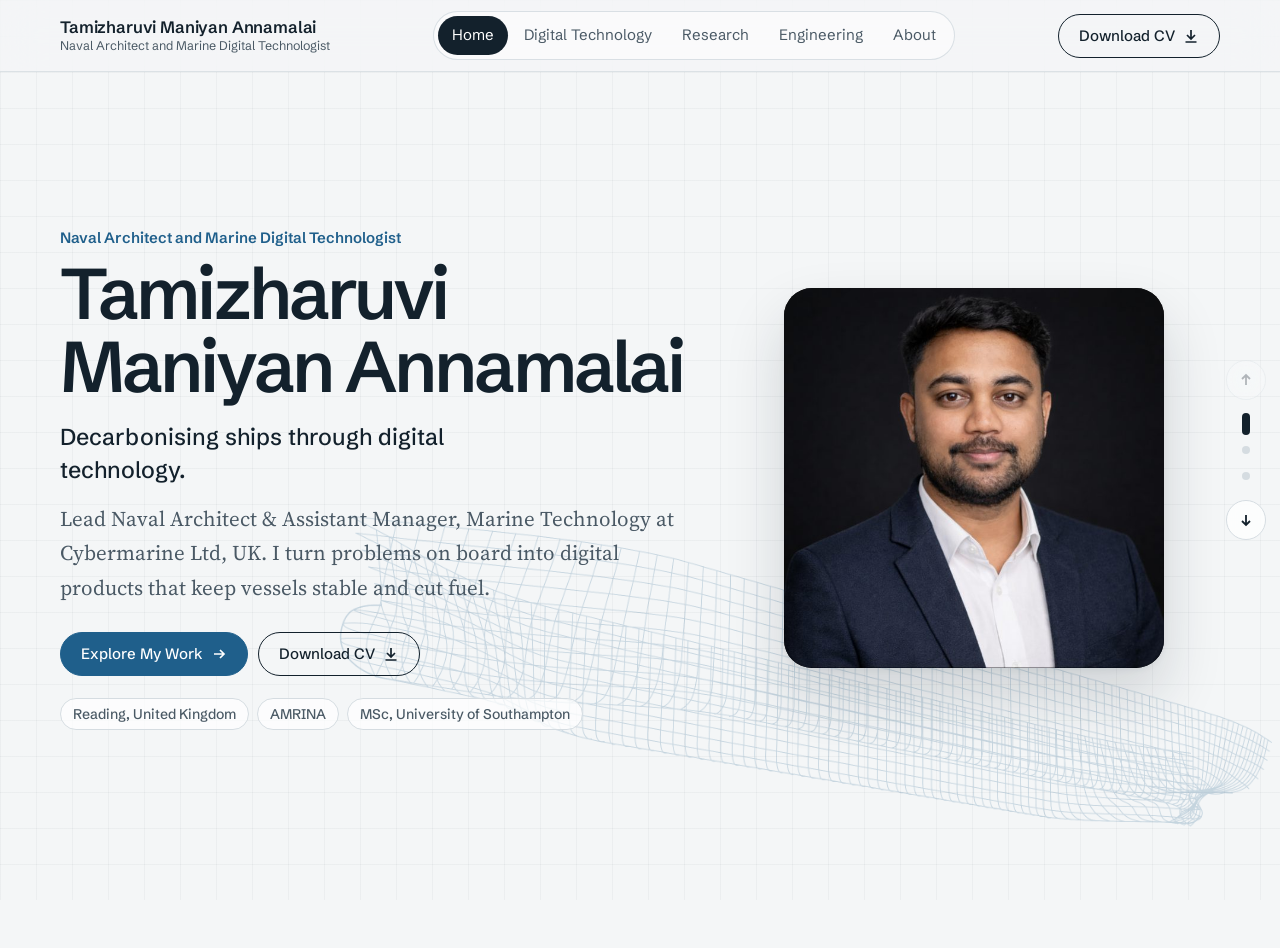
==== commit 5c28b0f8: "Major Update" ====
--- a/index.html
+++ b/index.html
@@ -17,7 +17,7 @@
 </head>
 <body>
 <a class="skip" href="#main">Skip to Content</a>
-<div class="bg" aria-hidden="true"><img src="img/lines/iso-full.png" alt="" onerror="this.remove()"></div>
+<div class="bg" aria-hidden="true"><img src="img/lines/view-C.png" alt="" onerror="this.remove()"></div>
 <header class="top"><div class="wrap">
   <a class="me" href="index.html"><b>Tamizharuvi Maniyan Annamalai</b><span>Naval Architect and Marine Digital Technologist</span></a>
   <nav aria-label="Main"><ul class="menu"><li><a href="index.html" aria-current="page">Home</a></li><li><a href="digital.html">Digital Technology</a></li><li><a href="research.html">Research</a></li><li><a href="engineering.html">Engineering</a></li><li><a href="about.html">About</a></li></ul></nav>
@@ -64,7 +64,7 @@
 <div class="grid2">
   <a class="card" href="research.html#papers"><span class="tag">SMATECH 2026, London</span><h3>Optimal Steaming with Controllable Pitch Propulsion</h3><p>Lead author and presenter. The method behind SUMA EFE.</p><span class="go">View Publications<svg class="ico arw" viewBox="0 0 16 16" fill="none" stroke="currentColor" stroke-width="1.7" aria-hidden="true"><path d="M3 8h10M9 4l4 4-4 4"/></svg></span></a>
   <a class="card" href="research.html#papers"><span class="tag">SMATECH 2026, London</span><h3>Ensuring Fatigue Life of WAPS Foundations</h3><p>Lead author. Fatigue of wind-assisted propulsion foundations.</p><span class="go">View Publications<svg class="ico arw" viewBox="0 0 16 16" fill="none" stroke="currentColor" stroke-width="1.7" aria-hidden="true"><path d="M3 8h10M9 4l4 4-4 4"/></svg></span></a>
-</div><footer class="foot">
+</div><a class="nextpage" href="digital.html"><span class="k">Next Page</span><b>Digital Technology</b><span class="d">SUMA EFE, CyberMaster3D and the other software I designed.</span><span class="go">Go to Digital Technology<svg class="ico arw" viewBox="0 0 16 16" fill="none" stroke="currentColor" stroke-width="1.7" aria-hidden="true"><path d="M3 8h10M9 4l4 4-4 4"/></svg></span></a><footer class="foot">
   <div><b>Tamizharuvi Maniyan Annamalai</b><span class="k">Lead Naval Architect &amp; Assistant Manager, Marine Technology, Cybermarine Ltd</span></div>
   <div><span class="k">Email</span><a href="mailto:tamizharuvi_a@cybermarine.org">tamizharuvi_a@cybermarine.org</a></div>
   <div><span class="k">LinkedIn</span><a href="https://www.linkedin.com/in/aruvi-in/" rel="noopener">linkedin.com/in/aruvi-in</a></div>
--- a/assets/site.css
+++ b/assets/site.css
@@ -25,6 +25,8 @@
 .bg{position:fixed;inset:0;z-index:-1;pointer-events:none;
   background-image:linear-gradient(rgba(19,33,44,.035) 1px,transparent 1px),linear-gradient(90deg,rgba(19,33,44,.035) 1px,transparent 1px);background-size:36px 36px}
 .bg img{position:absolute;right:-3vw;bottom:-3vh;width:min(1150px,80vw);opacity:.22}
+.bg.live img{display:none}
+.bg canvas.hull3d{position:absolute;inset:0;width:100%;height:100%;opacity:.5}
 
 /* header */
 .top{position:sticky;top:0;z-index:50;height:var(--head);background:rgba(244,246,247,.7);backdrop-filter:saturate(180%) blur(20px);-webkit-backdrop-filter:saturate(180%) blur(20px);border-bottom:1px solid rgba(213,220,225,.8)}
@@ -203,10 +205,10 @@
 @media (max-width:900px){.demo{grid-template-columns:1fr}}
 
 /* footer */
-.foot{margin-top:28px;background:var(--ink);color:#DCE4E9;border-radius:var(--r);padding:22px 26px;display:grid;grid-template-columns:1.6fr 1.2fr 1fr auto;gap:18px;align-items:center;font-family:var(--sans)}
+.foot{margin-top:28px;background:var(--ink);color:#DCE4E9;border-radius:var(--r);padding:22px 26px;display:grid;grid-template-columns:1.3fr 1.5fr 1fr auto;gap:18px;align-items:center;font-family:var(--sans)}
 .foot b{color:#fff;font-weight:600}
 .foot .k{display:block;font-size:12.5px;color:#9DABB6}
-.foot a{color:#DCE4E9;word-break:break-word}
+.foot a{color:#DCE4E9;overflow-wrap:anywhere;font-size:15.5px}
 .foot .btn{border-color:#DCE4E9;color:#DCE4E9}
 .foot .btn:hover{background:#DCE4E9;color:var(--ink)}
 @media (max-width:900px){.foot{grid-template-columns:1fr}}
@@ -219,3 +221,13 @@
 ::view-transition-new(root){animation:vt-in .55s var(--out) both}
 @keyframes vt-out{to{opacity:0}}
 @keyframes vt-in{from{opacity:0;transform:translateY(16px)}}
+
+/* next page link at the end of each page */
+.nextpage{display:grid;grid-template-columns:1fr auto;gap:4px 20px;align-items:center;margin-top:28px;padding:22px 26px;border-radius:var(--r);background:var(--card);border:1px solid rgba(213,220,225,.8);box-shadow:var(--shadow);text-decoration:none;color:var(--ink);transition:transform .4s var(--out),box-shadow .4s var(--ease)}
+.nextpage:hover{transform:translateY(-3px);box-shadow:0 2px 4px rgba(19,33,44,.04),0 22px 48px rgba(19,33,44,.12)}
+.nextpage .k{grid-column:1;font:600 14px var(--sans);color:var(--blue)}
+.nextpage b{grid-column:1;font:600 clamp(22px,2.4vw,30px)/1.15 var(--sans);letter-spacing:-.02em}
+.nextpage .d{grid-column:1;font:15.5px var(--sans);color:var(--slate)}
+.nextpage .go{grid-column:2;grid-row:1/span 3;margin:0;padding:0 20px;min-height:48px;border-radius:999px;background:var(--ink);color:#fff}
+.nextpage:hover .go .ico{transform:translateX(4px)}
+@media (max-width:620px){.nextpage{grid-template-columns:1fr}.nextpage .go{grid-column:1;grid-row:auto;justify-self:start;margin-top:10px}}
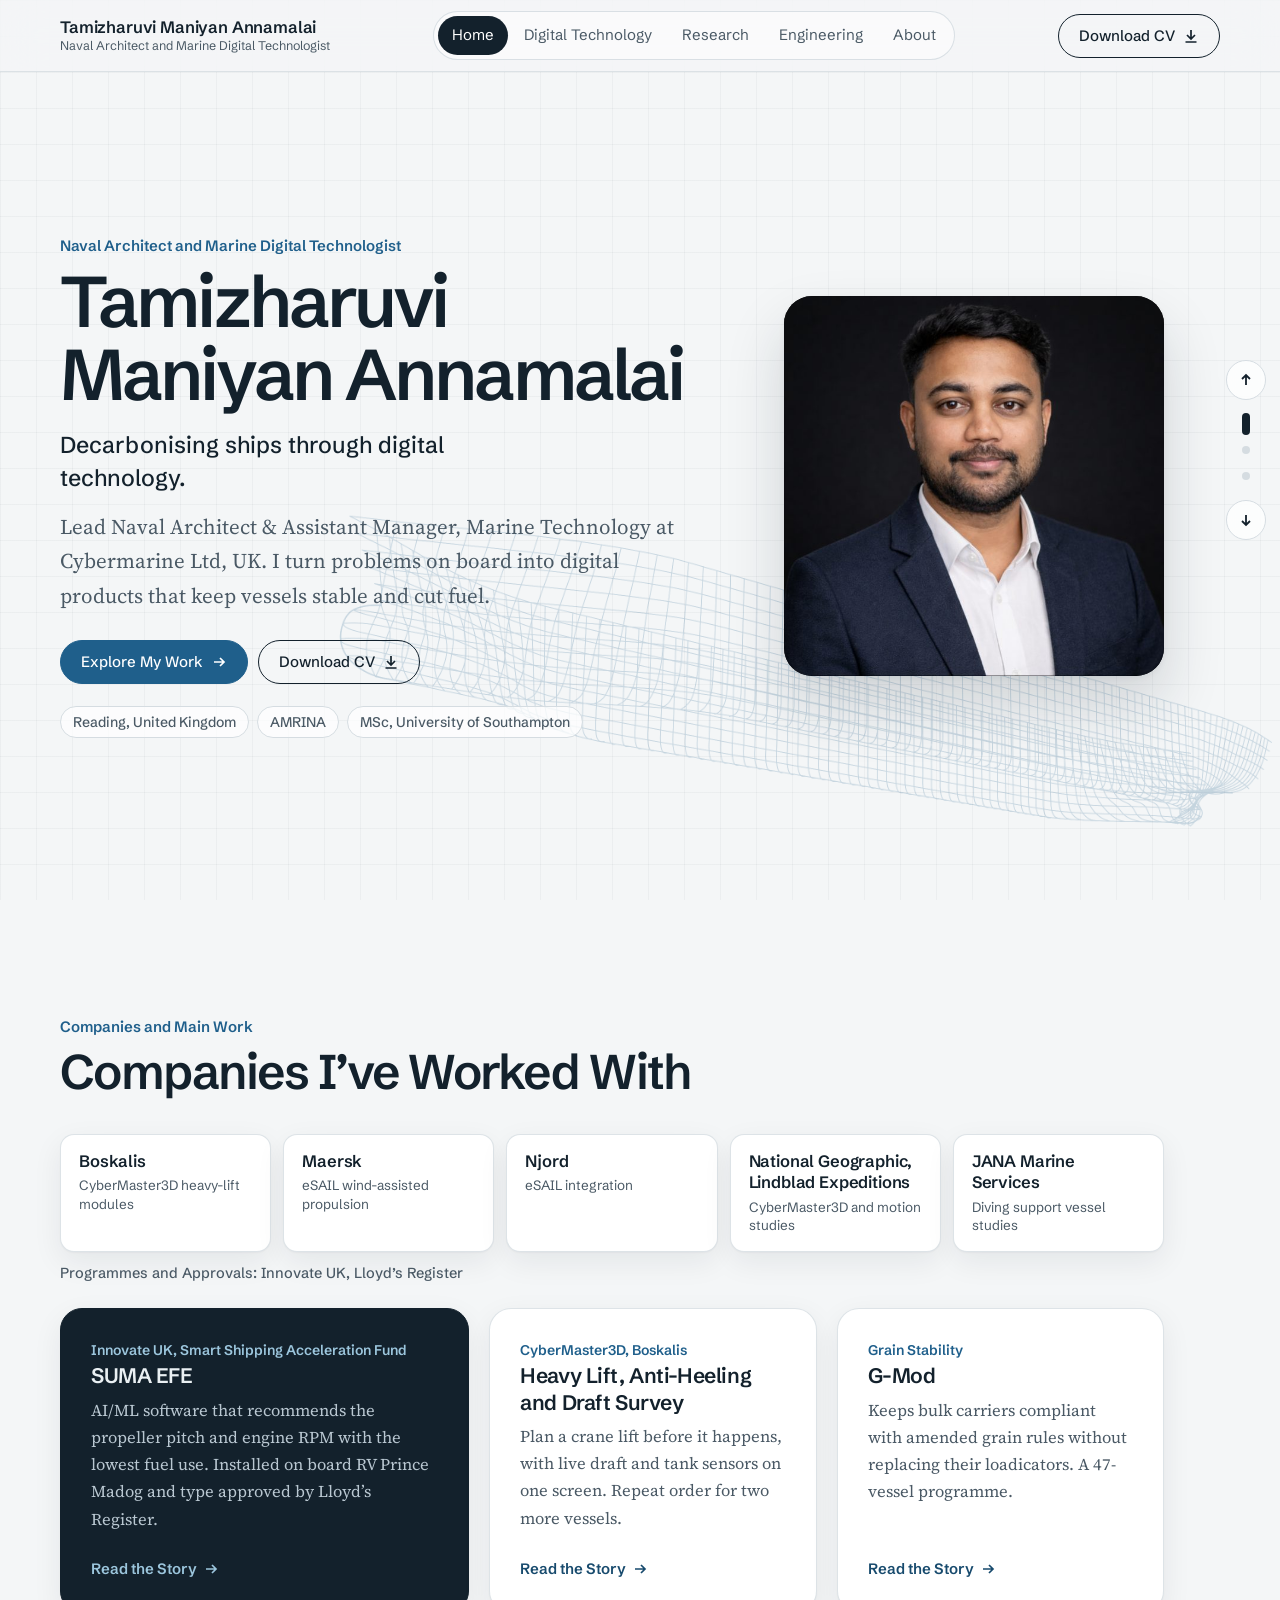
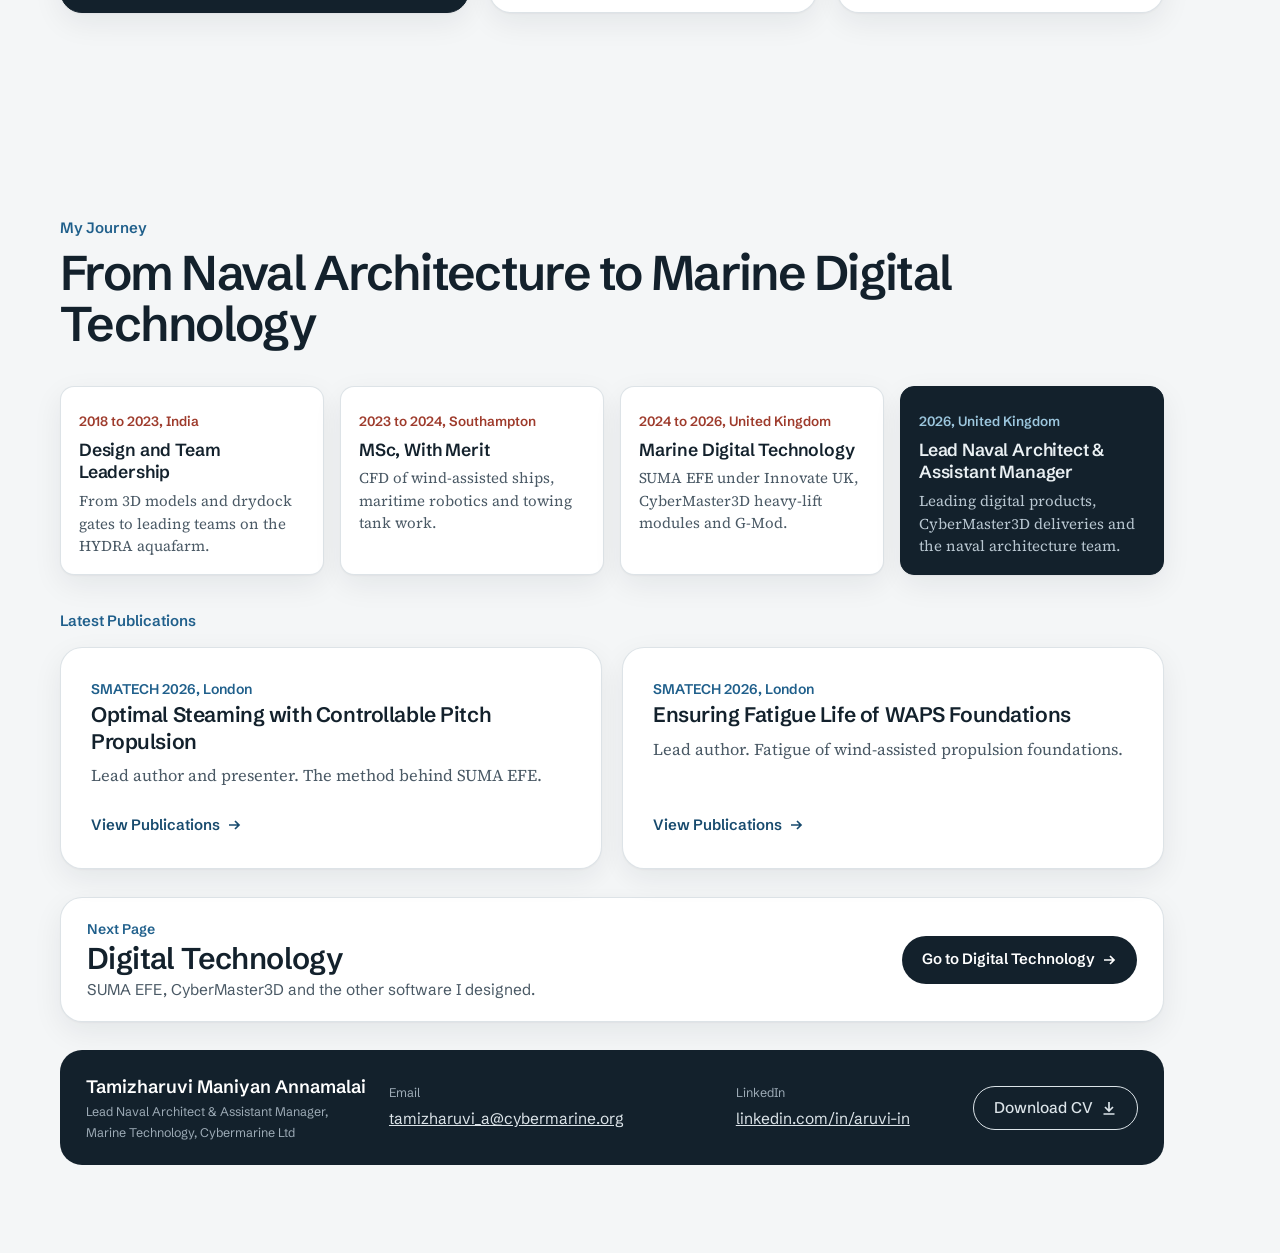
==== commit 6d445d75: "Data Update" ====
--- a/index.html
+++ b/index.html
@@ -22,7 +22,7 @@
   <a class="me" href="index.html"><b>Tamizharuvi Maniyan Annamalai</b><span>Naval Architect and Marine Digital Technologist</span></a>
   <nav aria-label="Main"><ul class="menu"><li><a href="index.html" aria-current="page">Home</a></li><li><a href="digital.html">Digital Technology</a></li><li><a href="research.html">Research</a></li><li><a href="engineering.html">Engineering</a></li><li><a href="about.html">About</a></li></ul></nav>
   <div class="right">
-    <a class="btn" href="Tamizharuvi_CV.pdf" download><span class="lbl">Download CV</span><svg class="ico" viewBox="0 0 16 16" fill="none" stroke="currentColor" stroke-width="1.7" aria-hidden="true"><path d="M8 2v9M4 7l4 4 4-4M2.5 14h11"/></svg></a>
+    <a target="_blank" rel="noopener" class="btn" href="Tamizharuvi_CV.pdf" download><span class="lbl">Download CV</span><svg class="ico" viewBox="0 0 16 16" fill="none" stroke="currentColor" stroke-width="1.7" aria-hidden="true"><path d="M8 2v9M4 7l4 4 4-4M2.5 14h11"/></svg></a>
     <button class="burger" type="button" aria-label="Menu" aria-expanded="false"><svg width="18" height="18" viewBox="0 0 18 18" fill="none" stroke="currentColor" stroke-width="1.8" aria-hidden="true"><path d="M2 5h14M2 9h14M2 13h14"/></svg></button>
   </div>
 </div></header>
@@ -34,7 +34,7 @@
     <h1 class="title">Tamizharuvi Maniyan Annamalai</h1>
     <p class="role">Decarbonising ships through digital technology.</p>
     <p class="lead">Lead Naval Architect &amp; Assistant Manager, Marine Technology at Cybermarine Ltd, UK. I turn problems on board into digital products that keep vessels stable and cut fuel.</p>
-    <div class="acts"><a class="btn primary" href="digital.html">Explore My Work<svg class="ico arw" viewBox="0 0 16 16" fill="none" stroke="currentColor" stroke-width="1.7" aria-hidden="true"><path d="M3 8h10M9 4l4 4-4 4"/></svg></a><a class="btn" href="Tamizharuvi_CV.pdf" download>Download CV<svg class="ico" viewBox="0 0 16 16" fill="none" stroke="currentColor" stroke-width="1.7" aria-hidden="true"><path d="M8 2v9M4 7l4 4 4-4M2.5 14h11"/></svg></a></div>
+    <div class="acts"><a class="btn primary" href="digital.html">Explore My Work<svg class="ico arw" viewBox="0 0 16 16" fill="none" stroke="currentColor" stroke-width="1.7" aria-hidden="true"><path d="M3 8h10M9 4l4 4-4 4"/></svg></a><a target="_blank" rel="noopener" class="btn" href="Tamizharuvi_CV.pdf" download>Download CV<svg class="ico" viewBox="0 0 16 16" fill="none" stroke="currentColor" stroke-width="1.7" aria-hidden="true"><path d="M8 2v9M4 7l4 4 4-4M2.5 14h11"/></svg></a></div>
     <div class="meta-row"><span>Reading, United Kingdom</span><span>AMRINA</span><span>MSc, University of Southampton</span></div>
   </div>
   <figure class="portrait"><img src="img/profile-640.jpg" alt="Portrait of Tamizharuvi Maniyan Annamalai" width="640" height="640"></figure>
@@ -53,12 +53,12 @@
   <a class="card" href="digital.html#heavy-lift"><span class="tag">CyberMaster3D, Boskalis</span><h3>Heavy Lift, Anti-Heeling and Draft Survey</h3><p>Plan a crane lift before it happens, with live draft and tank sensors on one screen. Repeat order for two more vessels.</p><span class="go">Read the Story<svg class="ico arw" viewBox="0 0 16 16" fill="none" stroke="currentColor" stroke-width="1.7" aria-hidden="true"><path d="M3 8h10M9 4l4 4-4 4"/></svg></span></a>
   <a class="card" href="digital.html#gmod"><span class="tag">Grain Stability</span><h3>G-Mod</h3><p>Keeps bulk carriers compliant with amended grain rules without replacing their loadicators. A 47-vessel programme.</p><span class="go">Read the Story<svg class="ico arw" viewBox="0 0 16 16" fill="none" stroke="currentColor" stroke-width="1.7" aria-hidden="true"><path d="M3 8h10M9 4l4 4-4 4"/></svg></span></a>
 </div></div></section>
-<section class="sec" id="journey" data-label="My Journey" aria-label="My Journey"><div class="sec-in"><div class="sec-head"><div class="eyebrow">My Journey</div><h2 class="title">From Shipyard Drawings to Ship Software</h2></div>
+<section class="sec" id="journey" data-label="My Journey" aria-label="My Journey"><div class="sec-in"><div class="sec-head"><div class="eyebrow">My Journey</div><h2 class="title">From Naval Architecture to Marine Digital Technology</h2></div>
 <ol class="steps">
+  <li><span class="when">2018 to 2023, India</span><h3>Design and Team Leadership</h3><p>From 3D models and drydock gates to leading teams on the HYDRA aquafarm.</p></li>
+  <li><span class="when">2023 to 2024, Southampton</span><h3>MSc, With Merit</h3><p>CFD of wind-assisted ships, maritime robotics and towing tank work.</p></li>
+  <li><span class="when">2024 to 2026, United Kingdom</span><h3>Marine Digital Technology</h3><p>SUMA EFE under Innovate UK, CyberMaster3D heavy-lift modules and G-Mod.</p></li>
   <li class="key"><span class="when">2026, United Kingdom</span><h3>Lead Naval Architect &amp; Assistant Manager</h3><p>Leading digital products, CyberMaster3D deliveries and the naval architecture team.</p></li>
-  <li><span class="when">2024 to 2026, United Kingdom</span><h3>Ship Software</h3><p>SUMA EFE under Innovate UK, CyberMaster3D heavy-lift modules and G-Mod.</p></li>
-  <li><span class="when">2023 to 2024, Southampton</span><h3>MSc, With Merit</h3><p>CFD of wind-assisted ships, maritime robotics and towing tank work.</p></li>
-  <li><span class="when">2018 to 2023, India</span><h3>Design and Team Leadership</h3><p>From 3D models and drydock gates to leading teams on the HYDRA aquafarm.</p></li>
 </ol>
 <div class="sec-head" style="margin:34px 0 14px"><div class="eyebrow">Latest Publications</div></div>
 <div class="grid2">
@@ -67,8 +67,8 @@
 </div><a class="nextpage" href="digital.html"><span class="k">Next Page</span><b>Digital Technology</b><span class="d">SUMA EFE, CyberMaster3D and the other software I designed.</span><span class="go">Go to Digital Technology<svg class="ico arw" viewBox="0 0 16 16" fill="none" stroke="currentColor" stroke-width="1.7" aria-hidden="true"><path d="M3 8h10M9 4l4 4-4 4"/></svg></span></a><footer class="foot">
   <div><b>Tamizharuvi Maniyan Annamalai</b><span class="k">Lead Naval Architect &amp; Assistant Manager, Marine Technology, Cybermarine Ltd</span></div>
   <div><span class="k">Email</span><a href="mailto:tamizharuvi_a@cybermarine.org">tamizharuvi_a@cybermarine.org</a></div>
-  <div><span class="k">LinkedIn</span><a href="https://www.linkedin.com/in/aruvi-in/" rel="noopener">linkedin.com/in/aruvi-in</a></div>
-  <a class="btn" href="Tamizharuvi_CV.pdf" download>Download CV<svg class="ico" viewBox="0 0 16 16" fill="none" stroke="currentColor" stroke-width="1.7" aria-hidden="true"><path d="M8 2v9M4 7l4 4 4-4M2.5 14h11"/></svg></a>
+  <div><span class="k">LinkedIn</span><a target="_blank" rel="noopener" href="https://www.linkedin.com/in/aruvi-in/" rel="noopener">linkedin.com/in/aruvi-in</a></div>
+  <a target="_blank" rel="noopener" class="btn" href="Tamizharuvi_CV.pdf" download>Download CV<svg class="ico" viewBox="0 0 16 16" fill="none" stroke="currentColor" stroke-width="1.7" aria-hidden="true"><path d="M8 2v9M4 7l4 4 4-4M2.5 14h11"/></svg></a>
 </footer></div></section>
 </main>
 <div class="dots" aria-label="Sections"><button class="arrow prev" type="button" aria-label="Previous Section"><svg width="16" height="16" viewBox="0 0 16 16" fill="none" stroke="currentColor" stroke-width="1.8" aria-hidden="true"><path d="M8 13V3M4 7l4-4 4 4"/></svg></button><ol></ol><button class="arrow next" type="button" aria-label="Next Section"><svg width="16" height="16" viewBox="0 0 16 16" fill="none" stroke="currentColor" stroke-width="1.8" aria-hidden="true"><path d="M8 3v10M4 9l4 4 4-4"/></svg></button></div>
--- a/assets/site.css
+++ b/assets/site.css
@@ -62,21 +62,20 @@
 
 /* sections: on wide screens one section at a time; content moves, background stays */
 .deck{position:relative}
+html{scroll-behavior:smooth;scroll-padding-top:var(--head)}
 .sec{position:relative;padding:clamp(48px,7vw,88px) 0}
 .sec-in{max-width:var(--wrap);margin:0 auto;padding:0 var(--g)}
 @media (min-width:1061px){
-  html.paged,html.paged body{height:100%;overflow:hidden}
-  .paged .deck{height:calc(100vh - var(--head))}
-  .paged .sec{position:absolute;transition:none!important;inset:0;padding:0;overflow-y:auto;overscroll-behavior:contain;opacity:0;visibility:hidden;transform:translateY(48px);transition:opacity .7s var(--ease),transform .9s var(--out),visibility 0s linear .9s}
-  .paged.ready .sec{transition:opacity .28s var(--ease),transform .5s var(--ease),visibility 0s linear .5s!important}
-  .paged .sec.up{transform:translateY(-48px)}
-  .paged .sec.on{opacity:1;visibility:visible;transform:none}
-  .paged.ready .sec.on{transition:opacity .6s var(--ease) .28s,transform .9s var(--out) .28s,visibility 0s!important}
-  .paged .sec-in{min-height:100%;display:flex;flex-direction:column;justify-content:center;padding-top:40px;padding-bottom:56px;padding-right:calc(var(--g) + 56px)}
-}
+  .sec{min-height:calc(100vh - var(--head));display:flex;flex-direction:column;justify-content:center}
+  .sec-in{width:100%;padding-right:calc(var(--g) + 56px)}
+}
+/* sections rise gently into view */
+.js .sec-in>*{opacity:0;transform:translateY(28px);transition:opacity .8s var(--ease),transform 1s var(--out)}
+.js .sec-in>*:nth-child(2){transition-delay:.08s}.js .sec-in>*:nth-child(3){transition-delay:.16s}.js .sec-in>*:nth-child(n+4){transition-delay:.22s}
+.js .sec.in .sec-in>*{opacity:1;transform:none}
 .dots{display:none}
 @media (min-width:1061px){
-  .paged .dots{display:flex;flex-direction:column;align-items:center;gap:6px;position:fixed;right:max(14px,calc((100vw - var(--wrap))/2 - 20px));top:50%;transform:translateY(-50%);z-index:40}
+  .dots{display:flex;flex-direction:column;align-items:center;gap:6px;position:fixed;right:max(14px,calc((100vw - var(--wrap))/2 - 20px));top:50%;transform:translateY(-50%);z-index:40}
   .dots .arrow{width:40px;height:40px;border-radius:50%;border:1px solid var(--rule);background:rgba(255,255,255,.75);backdrop-filter:blur(12px);display:grid;place-items:center;cursor:pointer;color:var(--ink);transition:background .2s,color .2s,opacity .2s,transform .2s}
   .dots .arrow:hover{background:var(--ink);color:#fff}
   .dots .arrow:active{transform:scale(.92)}
@@ -90,7 +89,7 @@
 }
 .totop{position:fixed;right:16px;bottom:16px;width:48px;height:48px;border-radius:50%;border:1px solid var(--rule);background:rgba(255,255,255,.9);backdrop-filter:blur(12px);color:var(--ink);display:grid;place-items:center;cursor:pointer;box-shadow:var(--shadow);opacity:0;transform:translateY(10px);transition:opacity .3s,transform .4s var(--out);z-index:45}
 .totop.show{opacity:1;transform:none}
-@media (min-width:1061px){.paged .totop{display:none}}
+
 
 /* type */
 .eyebrow{font-family:var(--sans);font-size:15px;font-weight:600;color:var(--blue)}
@@ -214,7 +213,7 @@
 @media (max-width:900px){.foot{grid-template-columns:1fr}}
 
 @media (prefers-reduced-motion:reduce){
-  *,.paged .sec,.paged .sec.on{transition-duration:.01ms!important;animation:none!important}
+  html{scroll-behavior:auto}*{transition-duration:.01ms!important;animation:none!important}.js .sec-in>*{opacity:1!important;transform:none!important}
   @view-transition{navigation:none}
 }
 ::view-transition-old(root){animation:vt-out .35s var(--ease) both}
